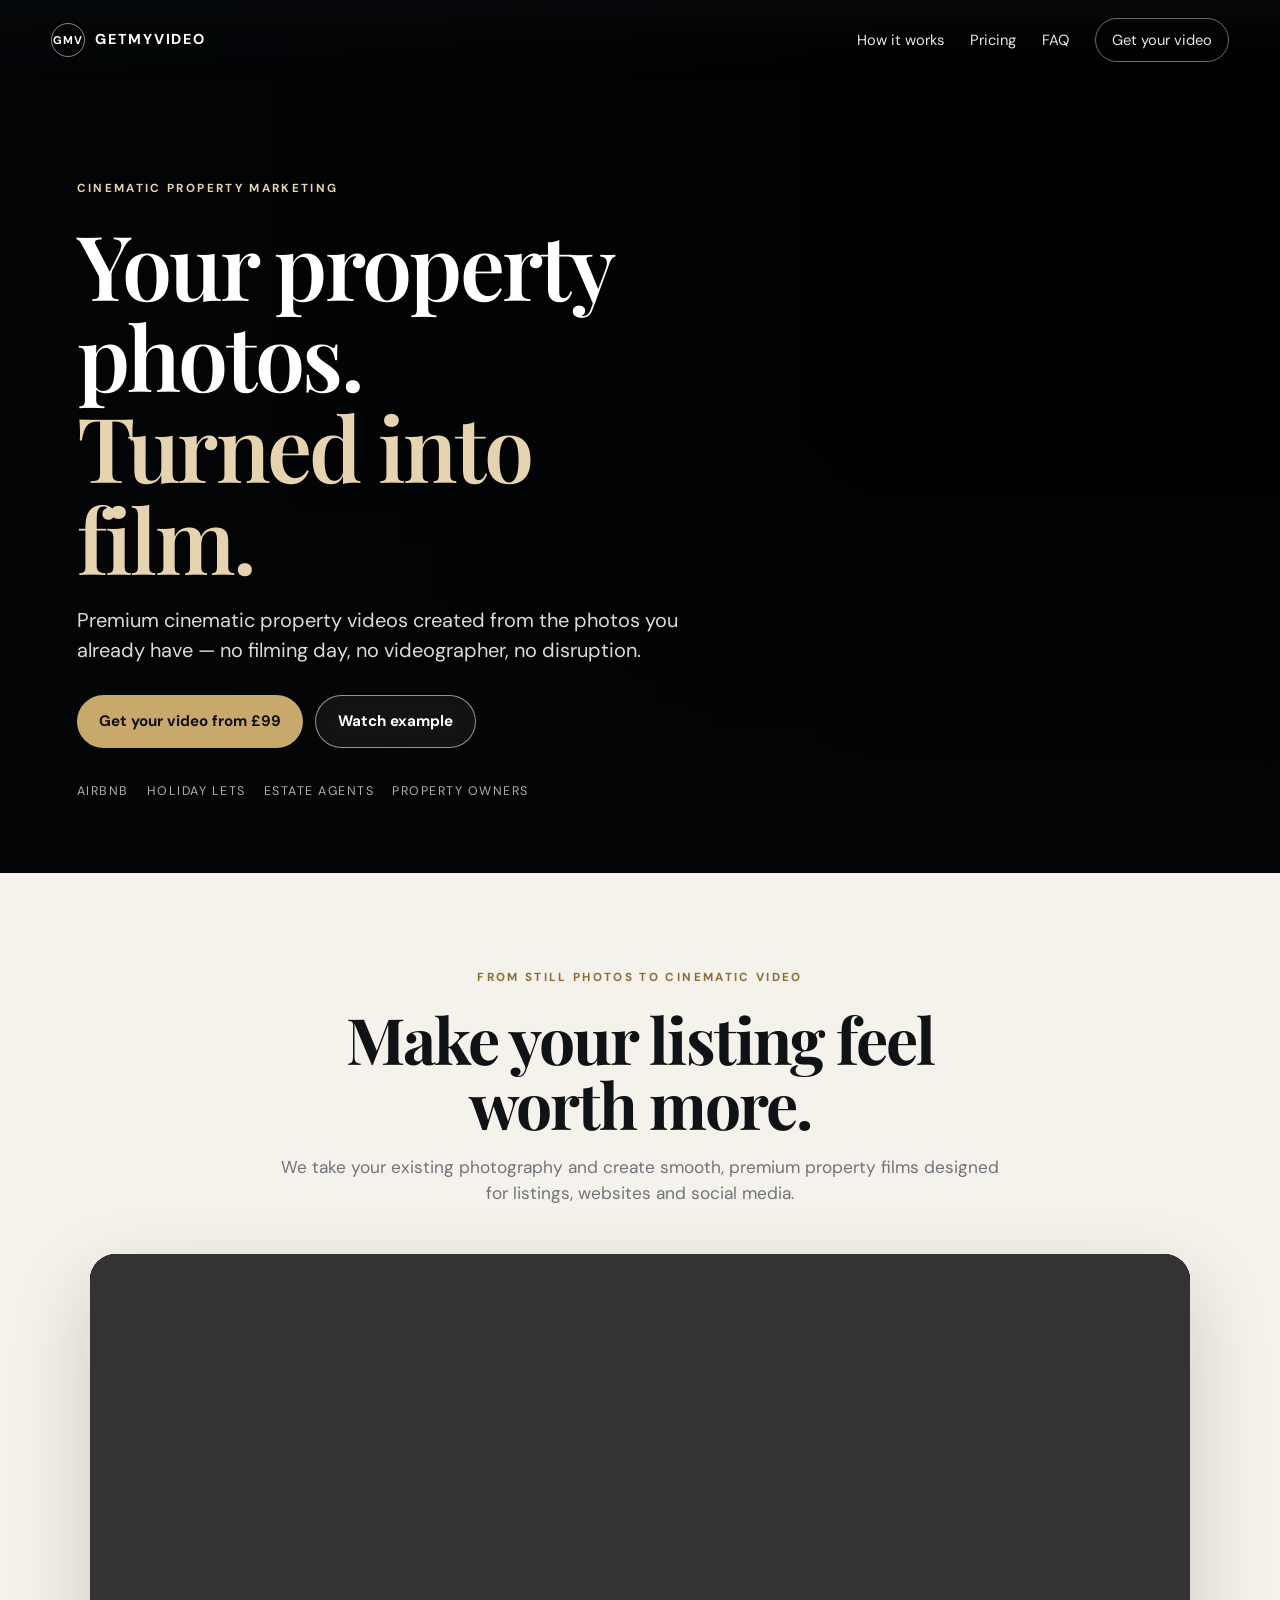
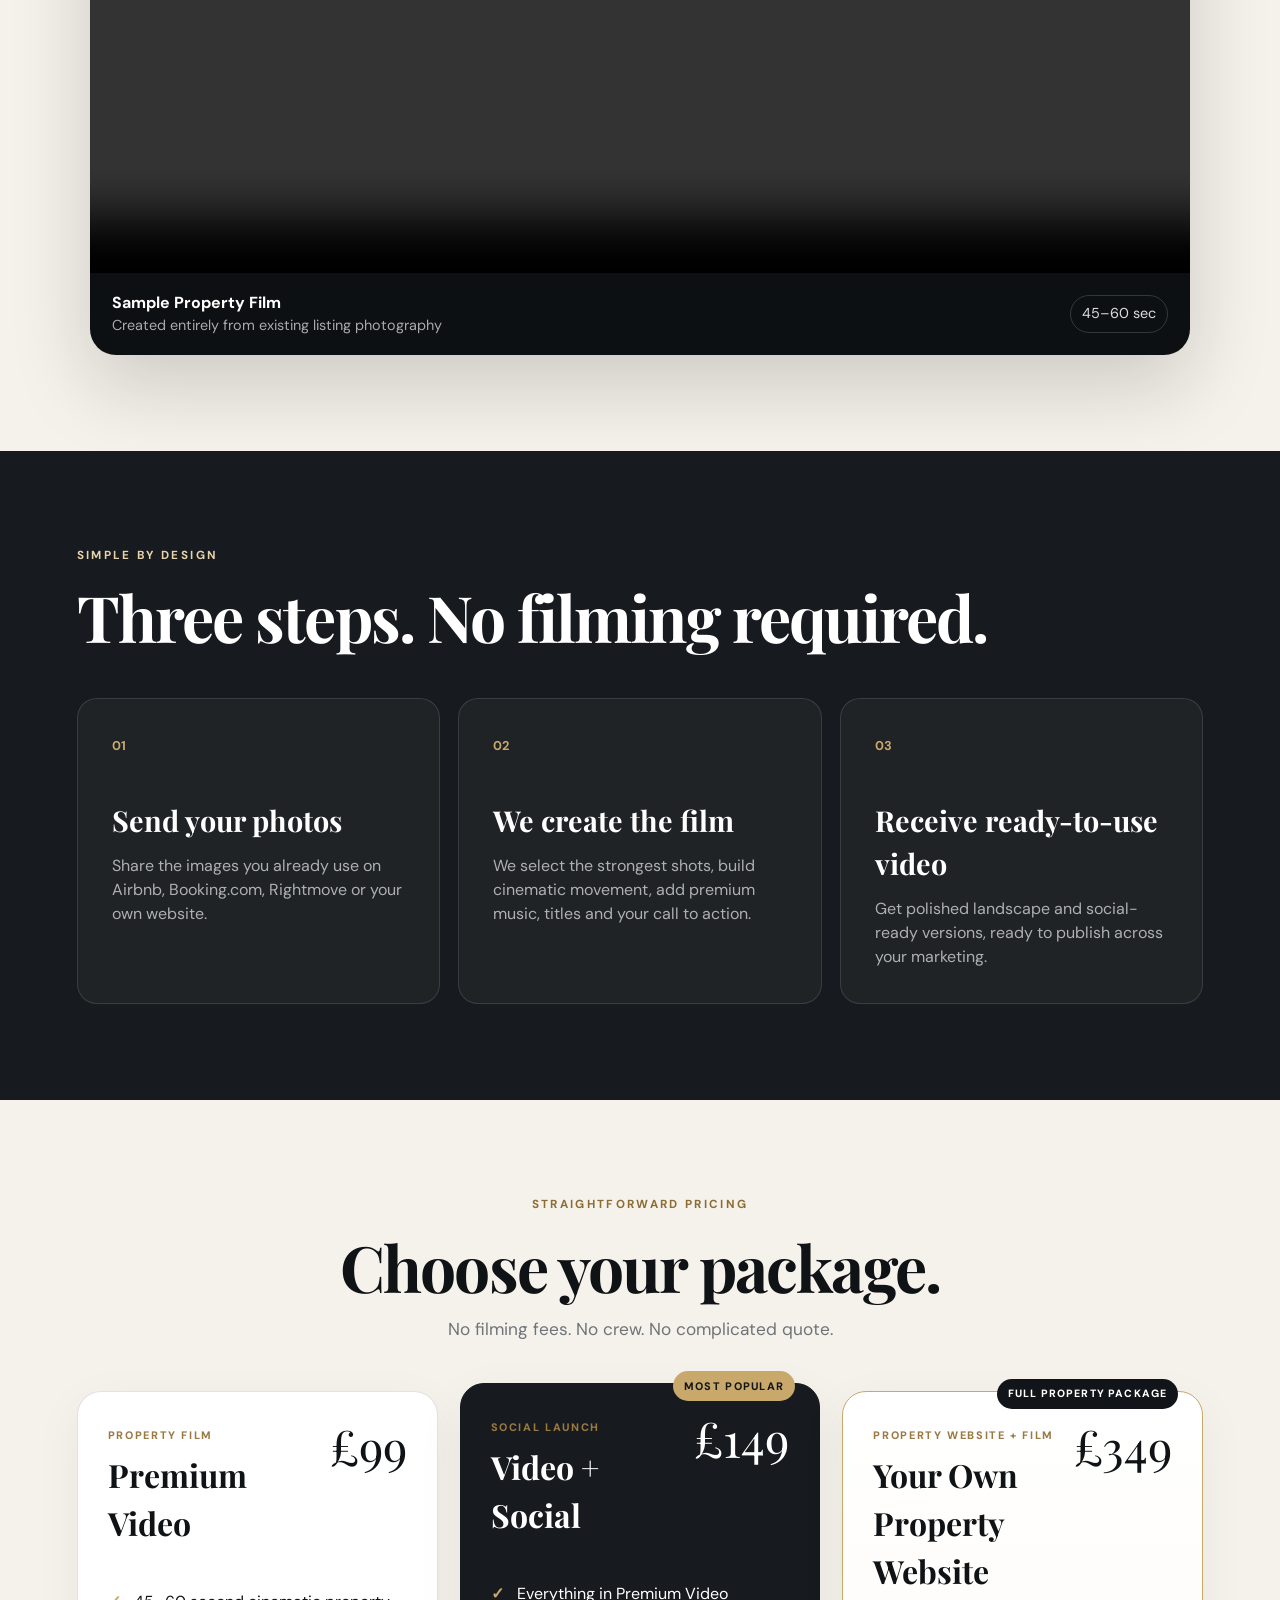
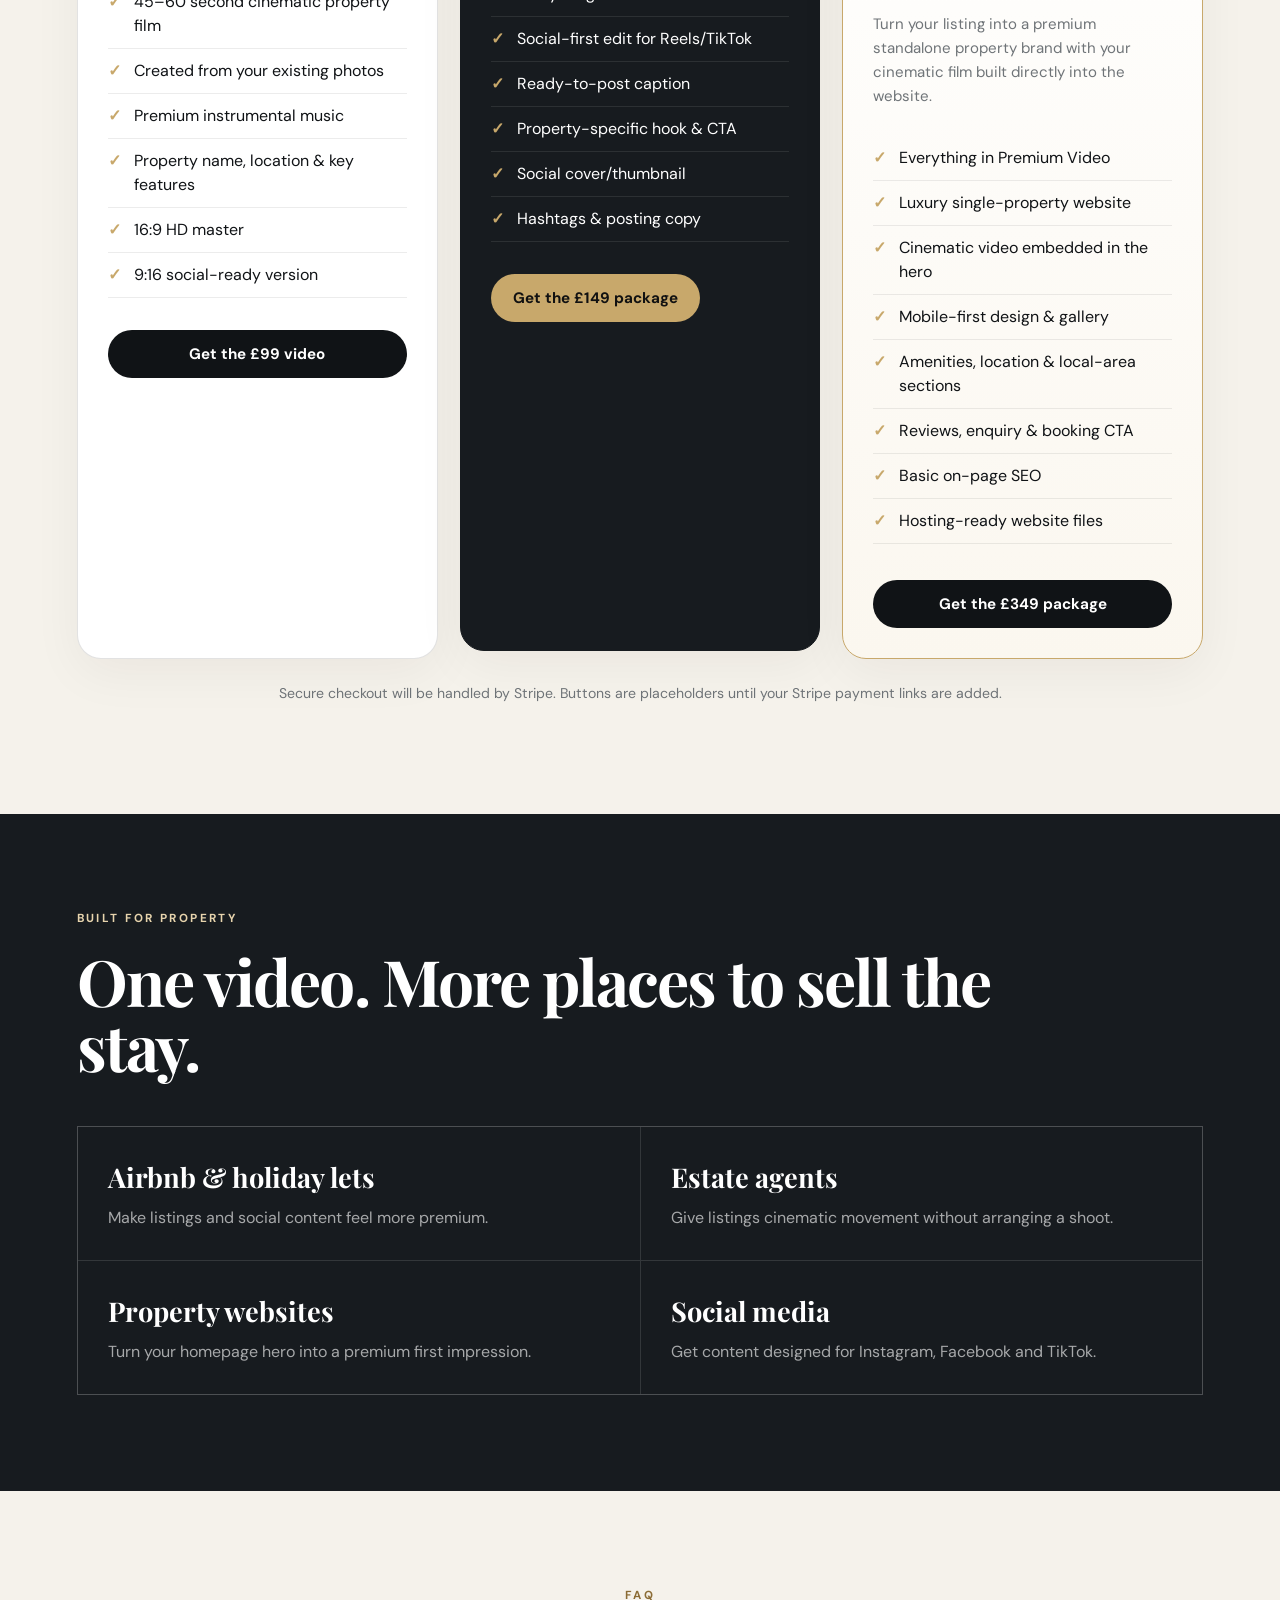
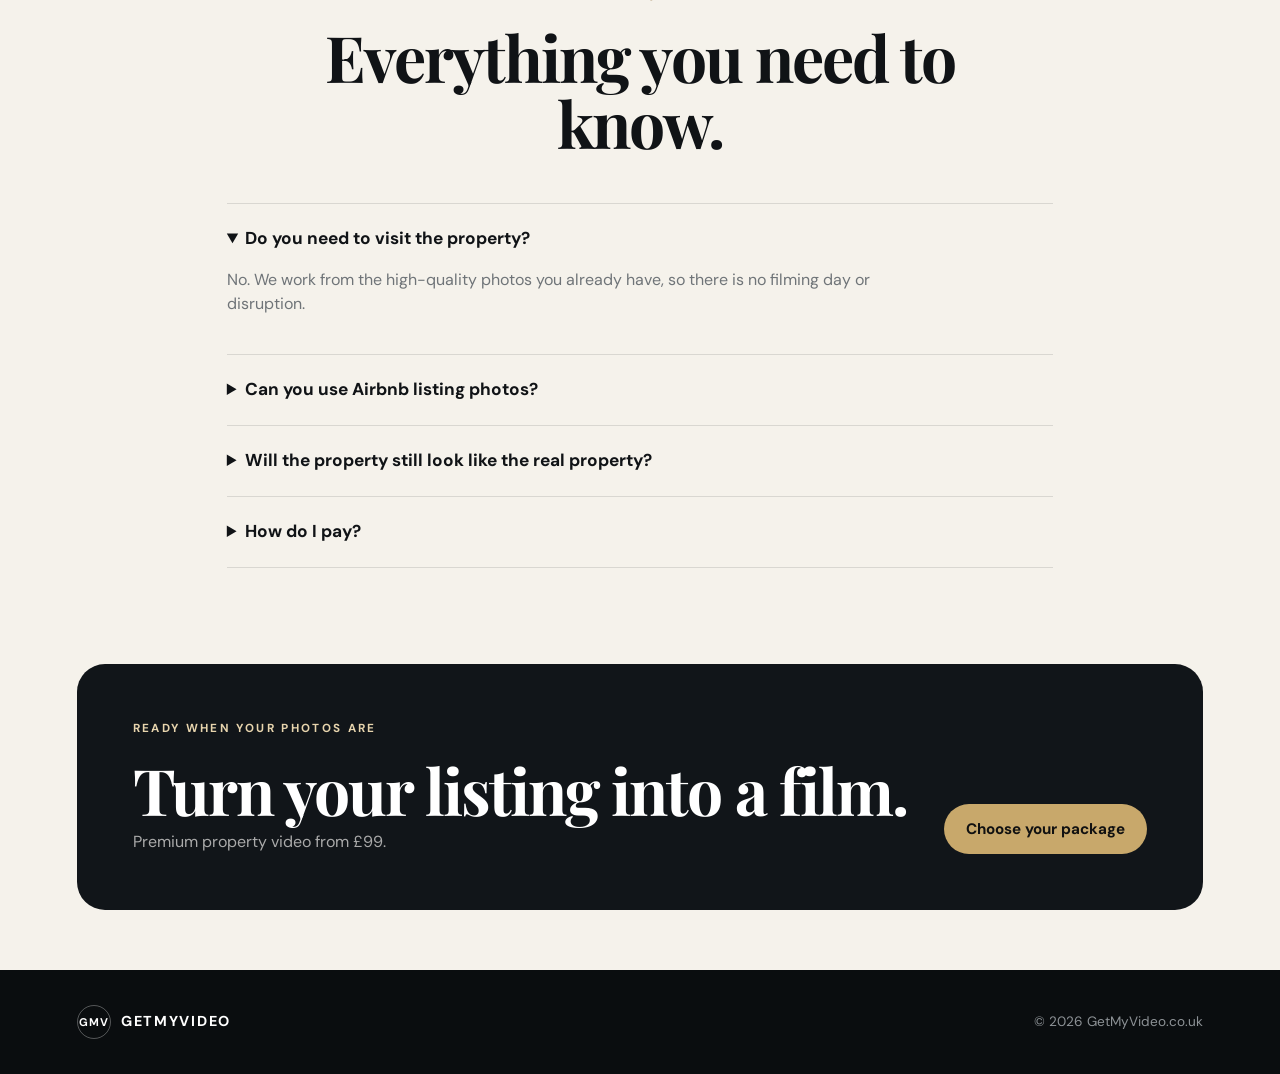
==== index.html @ b9ba913f "Add files via upload" ====
<!DOCTYPE html>
<html lang="en-GB">
<head>
  <meta charset="UTF-8" />
  <meta name="viewport" content="width=device-width, initial-scale=1.0" />
  <meta name="description" content="GetMyVideo turns your existing property photos into premium cinematic property films for Airbnb, holiday lets and estate agents." />
  <title>GetMyVideo — Cinematic Property Films From Your Photos</title>
  <link rel="preconnect" href="https://fonts.googleapis.com">
  <link rel="preconnect" href="https://fonts.gstatic.com" crossorigin>
  <link href="https://fonts.googleapis.com/css2?family=DM+Sans:wght@400;500;600;700&family=Playfair+Display:wght@600;700&display=swap" rel="stylesheet">
  <link rel="stylesheet" href="styles.css" />
</head>
<body>
  <header class="site-header">
    <a class="brand" href="#top" aria-label="GetMyVideo home">
      <span class="brand-mark">GMV</span>
      <span class="brand-word">GETMYVIDEO</span>
    </a>
    <nav class="nav">
      <a href="#how">How it works</a>
      <a href="#pricing">Pricing</a>
      <a href="#faq">FAQ</a>
      <a class="nav-cta" href="#pricing">Get your video</a>
    </nav>
  </header>

  <main id="top">
    <section class="hero">
      <video class="hero-video" autoplay muted loop playsinline preload="auto" poster="assets/hero-poster.jpg">
        <source src="assets/hero-property-loop.mp4" type="video/mp4" />
      </video>
      <div class="hero-overlay"></div>
      <div class="hero-content">
        <div class="eyebrow">CINEMATIC PROPERTY MARKETING</div>
        <h1>Your property photos.<br><span>Turned into film.</span></h1>
        <p>Premium cinematic property videos created from the photos you already have — no filming day, no videographer, no disruption.</p>
        <div class="hero-actions">
          <a class="button button-primary" href="#pricing">Get your video from £99</a>
          <a class="button button-ghost" href="#showcase">Watch example</a>
        </div>
        <div class="hero-proof">
          <span>Airbnb</span><span>Holiday lets</span><span>Estate agents</span><span>Property owners</span>
        </div>
      </div>
    </section>

    <section class="section intro" id="showcase">
      <div class="section-heading narrow">
        <div class="eyebrow dark">FROM STILL PHOTOS TO CINEMATIC VIDEO</div>
        <h2>Make your listing feel worth more.</h2>
        <p>We take your existing photography and create smooth, premium property films designed for listings, websites and social media.</p>
      </div>
      <div class="video-card">
        <video controls playsinline preload="metadata">
          <source src="assets/sample-property-film.mp4" type="video/mp4" />
        </video>
        <div class="video-meta">
          <div>
            <strong>Sample Property Film</strong>
            <span>Created entirely from existing listing photography</span>
          </div>
          <span class="pill">45–60 sec</span>
        </div>
      </div>
    </section>

    <section class="section dark-section" id="how">
      <div class="section-heading light">
        <div class="eyebrow">SIMPLE BY DESIGN</div>
        <h2>Three steps. No filming required.</h2>
      </div>
      <div class="steps">
        <article class="step-card">
          <span>01</span>
          <h3>Send your photos</h3>
          <p>Share the images you already use on Airbnb, Booking.com, Rightmove or your own website.</p>
        </article>
        <article class="step-card">
          <span>02</span>
          <h3>We create the film</h3>
          <p>We select the strongest shots, build cinematic movement, add premium music, titles and your call to action.</p>
        </article>
        <article class="step-card">
          <span>03</span>
          <h3>Receive ready-to-use video</h3>
          <p>Get polished landscape and social-ready versions, ready to publish across your marketing.</p>
        </article>
      </div>
    </section>

    <section class="section" id="pricing">
      <div class="section-heading narrow">
        <div class="eyebrow dark">STRAIGHTFORWARD PRICING</div>
        <h2>Choose your package.</h2>
        <p>No filming fees. No crew. No complicated quote.</p>
      </div>

      <div class="pricing-grid">
        <article class="price-card">
          <div class="price-top">
            <div>
              <span class="plan-label">PROPERTY FILM</span>
              <h3>Premium Video</h3>
            </div>
            <div class="price">£99</div>
          </div>
          <ul>
            <li>45–60 second cinematic property film</li>
            <li>Created from your existing photos</li>
            <li>Premium instrumental music</li>
            <li>Property name, location & key features</li>
            <li>16:9 HD master</li>
            <li>9:16 social-ready version</li>
          </ul>
          <button class="button button-dark stripe-placeholder" data-package="£99 Premium Property Video" data-plan="premium">Get the £99 video</button>
        </article>

        <article class="price-card featured">
          <div class="popular">MOST POPULAR</div>
          <div class="price-top">
            <div>
              <span class="plan-label">SOCIAL LAUNCH</span>
              <h3>Video + Social</h3>
            </div>
            <div class="price">£149</div>
          </div>
          <ul>
            <li>Everything in Premium Video</li>
            <li>Social-first edit for Reels/TikTok</li>
            <li>Ready-to-post caption</li>
            <li>Property-specific hook & CTA</li>
            <li>Social cover/thumbnail</li>
            <li>Hashtags & posting copy</li>
          </ul>
          <button class="button button-primary stripe-placeholder" data-package="£149 Video + Social Launch" data-plan="social">Get the £149 package</button>
        </article>

        <article class="price-card website-card">
          <div class="premium-badge">FULL PROPERTY PACKAGE</div>
          <div class="price-top">
            <div>
              <span class="plan-label">PROPERTY WEBSITE + FILM</span>
              <h3>Your Own Property Website</h3>
            </div>
            <div class="price">£349</div>
          </div>
          <p class="plan-intro">Turn your listing into a premium standalone property brand with your cinematic film built directly into the website.</p>
          <ul>
            <li>Everything in Premium Video</li>
            <li>Luxury single-property website</li>
            <li>Cinematic video embedded in the hero</li>
            <li>Mobile-first design & gallery</li>
            <li>Amenities, location & local-area sections</li>
            <li>Reviews, enquiry & booking CTA</li>
            <li>Basic on-page SEO</li>
            <li>Hosting-ready website files</li>
          </ul>
          <button class="button button-dark stripe-placeholder" data-package="£349 Property Website + Video" data-plan="website">Get the £349 package</button>
        </article>
      </div>
      <p class="checkout-note">Secure checkout will be handled by Stripe. Buttons are placeholders until your Stripe payment links are added.</p>
    </section>

    <section class="section use-cases">
      <div class="section-heading light">
        <div class="eyebrow">BUILT FOR PROPERTY</div>
        <h2>One video. More places to sell the stay.</h2>
      </div>
      <div class="use-grid">
        <div class="use"><strong>Airbnb & holiday lets</strong><span>Make listings and social content feel more premium.</span></div>
        <div class="use"><strong>Estate agents</strong><span>Give listings cinematic movement without arranging a shoot.</span></div>
        <div class="use"><strong>Property websites</strong><span>Turn your homepage hero into a premium first impression.</span></div>
        <div class="use"><strong>Social media</strong><span>Get content designed for Instagram, Facebook and TikTok.</span></div>
      </div>
    </section>

    <section class="section faq" id="faq">
      <div class="section-heading narrow">
        <div class="eyebrow dark">FAQ</div>
        <h2>Everything you need to know.</h2>
      </div>
      <details open>
        <summary>Do you need to visit the property?</summary>
        <p>No. We work from the high-quality photos you already have, so there is no filming day or disruption.</p>
      </details>
      <details>
        <summary>Can you use Airbnb listing photos?</summary>
        <p>Yes, provided you own the photos or have permission to use them for marketing.</p>
      </details>
      <details>
        <summary>Will the property still look like the real property?</summary>
        <p>That is the priority. We use restrained cinematic movement and quality control to preserve the architecture, furnishings and overall look of the original images.</p>
      </details>
      <details>
        <summary>How do I pay?</summary>
        <p>Checkout will be handled securely through Stripe. Once your payment links are connected, each package button will open Stripe Checkout.</p>
      </details>
    </section>

    <section class="final-cta">
      <div>
        <div class="eyebrow">READY WHEN YOUR PHOTOS ARE</div>
        <h2>Turn your listing into a film.</h2>
        <p>Premium property video from £99.</p>
      </div>
      <a class="button button-primary" href="#pricing">Choose your package</a>
    </section>
  </main>

  <footer>
    <a class="brand footer-brand" href="#top"><span class="brand-mark">GMV</span><span class="brand-word">GETMYVIDEO</span></a>
    <p>© <span id="year"></span> GetMyVideo.co.uk</p>
  </footer>

  <div class="modal" id="stripeModal" aria-hidden="true">
    <div class="modal-backdrop" data-close></div>
    <div class="modal-card" role="dialog" aria-modal="true" aria-labelledby="modalTitle">
      <button class="modal-close" data-close aria-label="Close">×</button>
      <span class="plan-label">STRIPE PLACEHOLDER</span>
      <h3 id="modalTitle">Checkout coming next</h3>
      <p id="modalPackage"></p>
      <p>Replace the placeholder link in <code>script.js</code> with your Stripe Payment Link and this button will send customers straight to secure Stripe Checkout.</p>
      <button class="button button-dark" data-close>Close</button>
    </div>
  </div>

  <script src="script.js"></script>
</body>
</html>
---- styles.css ----
:root{
  --ink:#101316;
  --charcoal:#171b1f;
  --paper:#f5f2eb;
  --white:#fff;
  --muted:#6f7478;
  --gold:#c8a86b;
  --line:rgba(16,19,22,.12);
}
*{box-sizing:border-box}
html{scroll-behavior:smooth}
body{margin:0;font-family:'DM Sans',sans-serif;background:var(--paper);color:var(--ink);line-height:1.5}
a{text-decoration:none;color:inherit}
.site-header{position:fixed;top:0;left:0;right:0;z-index:50;display:flex;align-items:center;justify-content:space-between;padding:18px clamp(20px,4vw,64px);background:linear-gradient(to bottom,rgba(8,10,12,.78),rgba(8,10,12,.18),transparent);color:#fff}
.brand{display:flex;align-items:center;gap:10px;font-weight:700;letter-spacing:.12em;font-size:.9rem}
.brand-mark{display:grid;place-items:center;width:34px;height:34px;border:1px solid rgba(255,255,255,.5);border-radius:50%;font-size:.7rem;letter-spacing:.08em}
.nav{display:flex;align-items:center;gap:26px;font-size:.92rem}
.nav a{opacity:.9}.nav a:hover{opacity:1}
.nav-cta{border:1px solid rgba(255,255,255,.45);padding:10px 16px;border-radius:999px}
.hero{position:relative;min-height:92vh;display:flex;align-items:flex-end;overflow:hidden;background:#000}
.hero-video{position:absolute;inset:0;width:100%;height:100%;object-fit:cover}
.hero-overlay{position:absolute;inset:0;background:linear-gradient(90deg,rgba(4,6,8,.78) 0%,rgba(4,6,8,.42) 48%,rgba(4,6,8,.18) 70%),linear-gradient(to top,rgba(4,6,8,.7),transparent 50%)}
.hero-content{position:relative;z-index:2;max-width:760px;padding:180px clamp(22px,6vw,92px) 72px;color:#fff}
.eyebrow{font-size:.73rem;font-weight:700;letter-spacing:.2em;margin-bottom:20px;color:#e7d4ad}
.eyebrow.dark{color:#8b6c35}.eyebrow+ h2{margin-top:0}
.hero h1,.section h2,.final-cta h2{font-family:'Playfair Display',serif;line-height:1.02;letter-spacing:-.03em}
.hero h1{font-size:clamp(3.1rem,7vw,6.7rem);margin:0 0 22px;font-weight:600}.hero h1 span{color:#e6d4b1}
.hero p{max-width:650px;font-size:clamp(1rem,1.6vw,1.25rem);color:rgba(255,255,255,.86);margin:0 0 30px}
.hero-actions{display:flex;gap:12px;flex-wrap:wrap}.button{display:inline-flex;align-items:center;justify-content:center;border:none;border-radius:999px;padding:14px 22px;font-weight:700;font-family:inherit;cursor:pointer;font-size:.95rem}.button-primary{background:var(--gold);color:#111}.button-primary:hover{filter:brightness(1.05)}.button-ghost{border:1px solid rgba(255,255,255,.55);color:#fff;background:rgba(255,255,255,.06);backdrop-filter:blur(8px)}.button-dark{background:var(--ink);color:#fff;width:100%}
.hero-proof{display:flex;gap:18px;flex-wrap:wrap;margin-top:34px;font-size:.78rem;text-transform:uppercase;letter-spacing:.12em;color:rgba(255,255,255,.68)}
.section{padding:96px clamp(20px,6vw,92px)}
.section-heading{max-width:960px;margin-bottom:48px}.section-heading.narrow{max-width:720px;margin-left:auto;margin-right:auto;text-align:center}.section-heading h2{font-size:clamp(2.3rem,5vw,4.6rem);margin-bottom:18px}.section-heading p{font-size:1.08rem;color:var(--muted)}
.video-card{max-width:1100px;margin:0 auto;background:#0d1013;border-radius:26px;overflow:hidden;box-shadow:0 30px 80px rgba(20,18,14,.18)}.video-card video{display:block;width:100%;aspect-ratio:16/9;background:#000}.video-meta{display:flex;justify-content:space-between;align-items:center;padding:18px 22px;color:#fff;gap:16px}.video-meta div{display:flex;flex-direction:column}.video-meta span{color:#aaa;font-size:.9rem}.pill{border:1px solid rgba(255,255,255,.16);border-radius:999px;padding:7px 11px;color:#ddd!important;white-space:nowrap}
.dark-section,.use-cases{background:var(--charcoal);color:#fff}.section-heading.light p{color:rgba(255,255,255,.65)}
.steps{display:grid;grid-template-columns:repeat(3,1fr);gap:18px}.step-card{padding:34px;border:1px solid rgba(255,255,255,.12);border-radius:20px;background:rgba(255,255,255,.035)}.step-card>span{font-size:.8rem;color:var(--gold);font-weight:700}.step-card h3{font-family:'Playfair Display',serif;font-size:1.8rem;margin:42px 0 12px}.step-card p{color:rgba(255,255,255,.64);margin:0}
.pricing-grid{display:grid;grid-template-columns:repeat(3,1fr);gap:22px;max-width:1320px;margin:0 auto}.price-card{position:relative;background:#fff;border:1px solid var(--line);border-radius:24px;padding:30px;box-shadow:0 14px 50px rgba(32,27,17,.05)}.price-card.featured{background:#171b1f;color:#fff;border-color:#171b1f;transform:translateY(-8px)}.popular{position:absolute;right:24px;top:-13px;background:var(--gold);color:#151515;font-size:.68rem;font-weight:800;letter-spacing:.12em;padding:7px 11px;border-radius:999px}.price-top{display:flex;justify-content:space-between;gap:18px;align-items:flex-start}.plan-label{font-size:.68rem;font-weight:800;letter-spacing:.15em;color:#9a7942}.price-card h3{font-family:'Playfair Display',serif;font-size:2rem;margin:5px 0}.price{font-family:'Playfair Display',serif;font-size:3rem;line-height:1}.price-card ul{list-style:none;padding:0;margin:28px 0 32px}.price-card li{padding:10px 0 10px 26px;position:relative;border-bottom:1px solid rgba(16,19,22,.08)}.price-card.featured li{border-color:rgba(255,255,255,.09)}.price-card li:before{content:'✓';position:absolute;left:0;color:var(--gold);font-weight:800}.plan-intro{color:var(--muted);font-size:.94rem;line-height:1.6;margin:12px 0 0}.premium-badge{position:absolute;right:24px;top:-13px;background:#111519;color:#fff;font-size:.66rem;font-weight:800;letter-spacing:.11em;padding:7px 11px;border-radius:999px}.website-card{border-color:#c8a86b;background:linear-gradient(180deg,#fff 0%,#fbf7ef 100%)}.website-card .button{margin-top:4px}.checkout-note{text-align:center;color:var(--muted);font-size:.88rem;margin-top:24px}
.use-grid{display:grid;grid-template-columns:repeat(2,1fr);gap:1px;background:rgba(255,255,255,.12);border:1px solid rgba(255,255,255,.12)}.use{background:var(--charcoal);padding:30px}.use strong{display:block;font-family:'Playfair Display',serif;font-size:1.7rem;margin-bottom:8px}.use span{color:rgba(255,255,255,.62)}
.faq{max-width:980px;margin:0 auto}.faq details{border-top:1px solid var(--line);padding:22px 0}.faq details:last-of-type{border-bottom:1px solid var(--line)}.faq summary{font-size:1.08rem;font-weight:700;cursor:pointer}.faq details p{max-width:720px;color:var(--muted)}
.final-cta{margin:0 clamp(20px,6vw,92px) 60px;padding:56px;border-radius:28px;background:#111519;color:#fff;display:flex;justify-content:space-between;align-items:end;gap:30px}.final-cta h2{font-size:clamp(2.4rem,5vw,4.8rem);margin:0 0 8px}.final-cta p{color:#aaa;margin:0}
footer{display:flex;justify-content:space-between;align-items:center;padding:28px clamp(20px,6vw,92px);background:#0a0d0f;color:#fff}.footer-brand .brand-mark{border-color:rgba(255,255,255,.3)}footer p{color:#8d9296;font-size:.85rem}
.modal{position:fixed;inset:0;z-index:100;display:none;align-items:center;justify-content:center;padding:20px}.modal.open{display:flex}.modal-backdrop{position:absolute;inset:0;background:rgba(0,0,0,.68);backdrop-filter:blur(4px)}.modal-card{position:relative;z-index:1;width:min(520px,100%);background:#fff;border-radius:22px;padding:30px;box-shadow:0 30px 100px rgba(0,0,0,.4)}.modal-card h3{font-family:'Playfair Display',serif;font-size:2rem;margin:8px 0}.modal-card p{color:#5f6569}.modal-card code{background:#f1eee8;padding:2px 5px;border-radius:5px}.modal-close{position:absolute;right:16px;top:12px;border:0;background:none;font-size:1.8rem;cursor:pointer;color:#777}
@media (max-width:900px){.nav a:not(.nav-cta){display:none}.steps,.pricing-grid{grid-template-columns:1fr}.price-card.featured{transform:none}.use-grid{grid-template-columns:1fr}.final-cta{align-items:flex-start;flex-direction:column}.hero{min-height:88vh}.hero-content{padding-top:150px}}
@media (max-width:600px){.site-header{padding:14px 16px}.brand-word{font-size:.78rem}.nav-cta{padding:9px 12px;font-size:.8rem}.hero-content{padding:140px 18px 44px}.hero h1{font-size:3.4rem}.hero-actions .button{width:100%}.section{padding:72px 18px}.section-heading{margin-bottom:34px}.video-card{border-radius:16px}.video-meta{align-items:flex-start}.video-meta .pill{display:none}.step-card{padding:25px}.pricing-grid{gap:16px}.price-card{padding:24px}.price{font-size:2.5rem}.use-grid{border-radius:16px;overflow:hidden}.final-cta{margin:0 18px 40px;padding:34px 24px}.final-cta .button{width:100%}footer{padding:24px 18px;flex-direction:column;gap:14px;align-items:flex-start}}
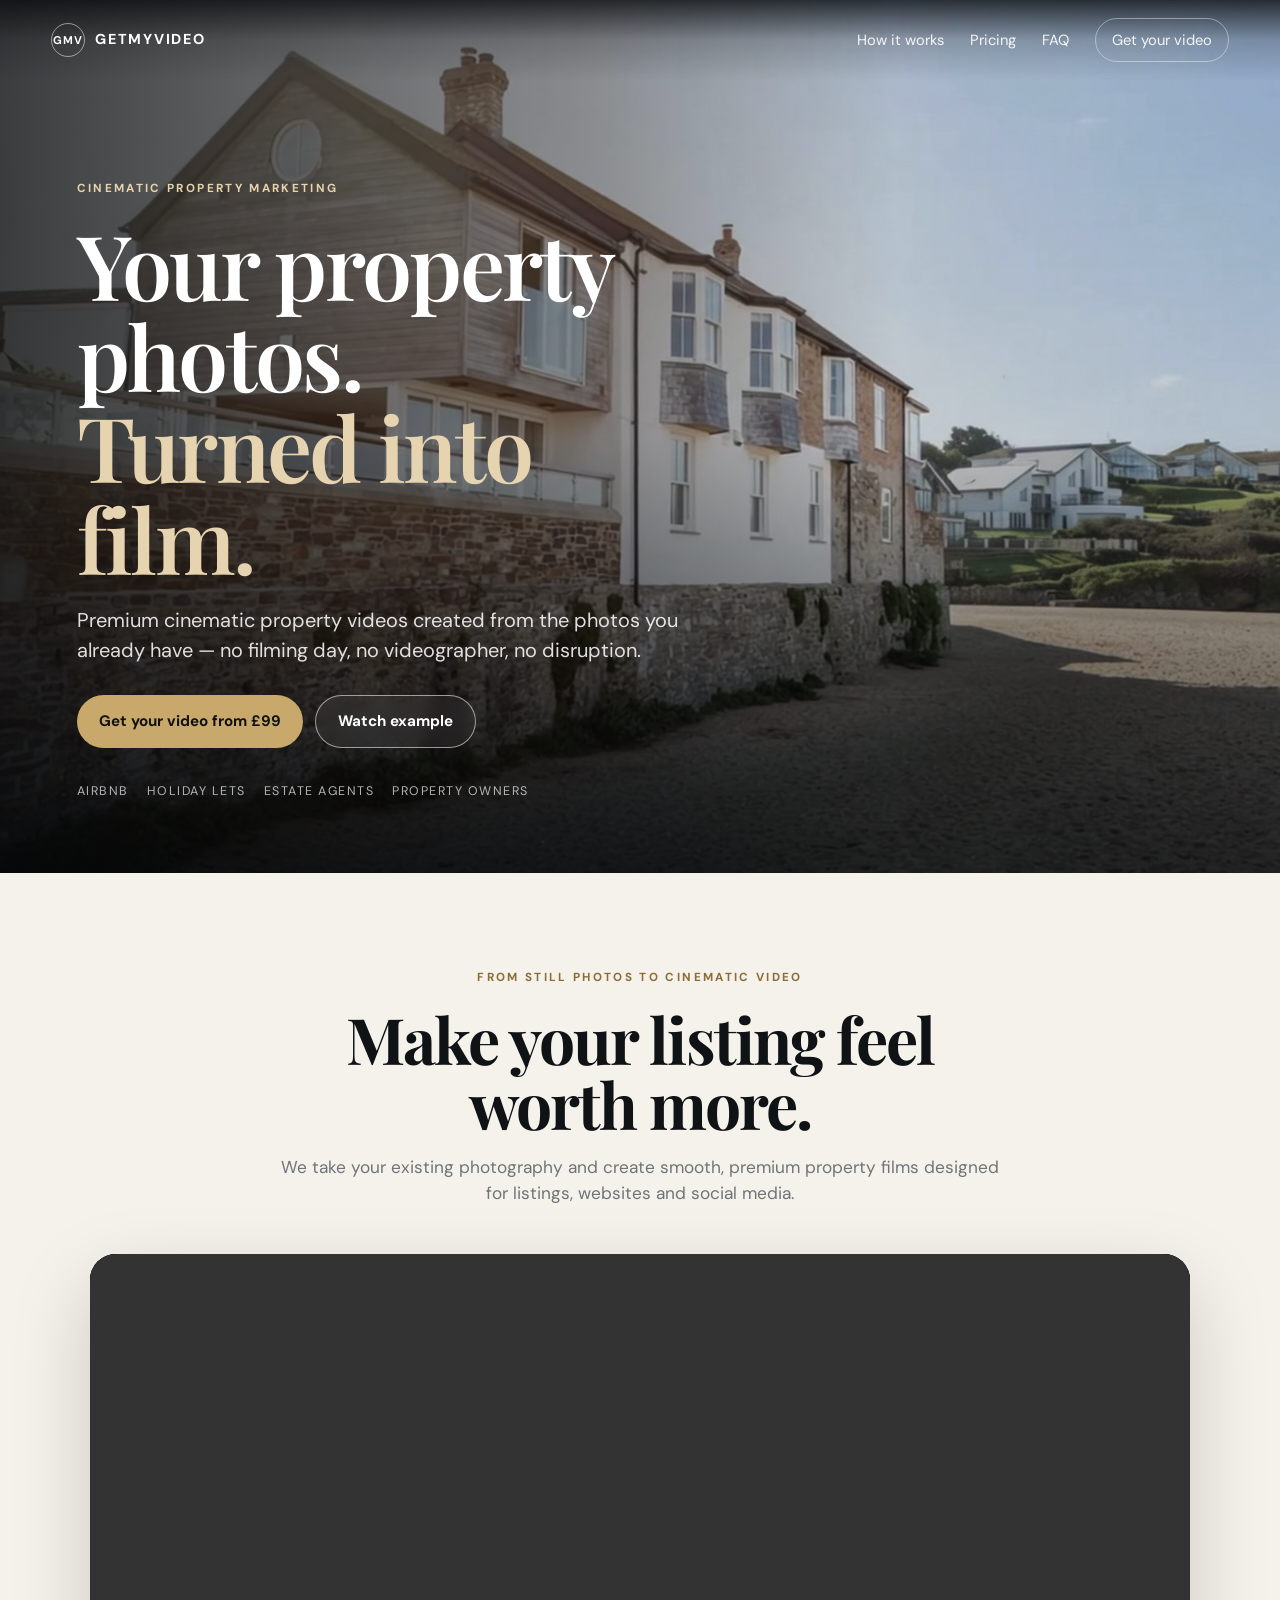
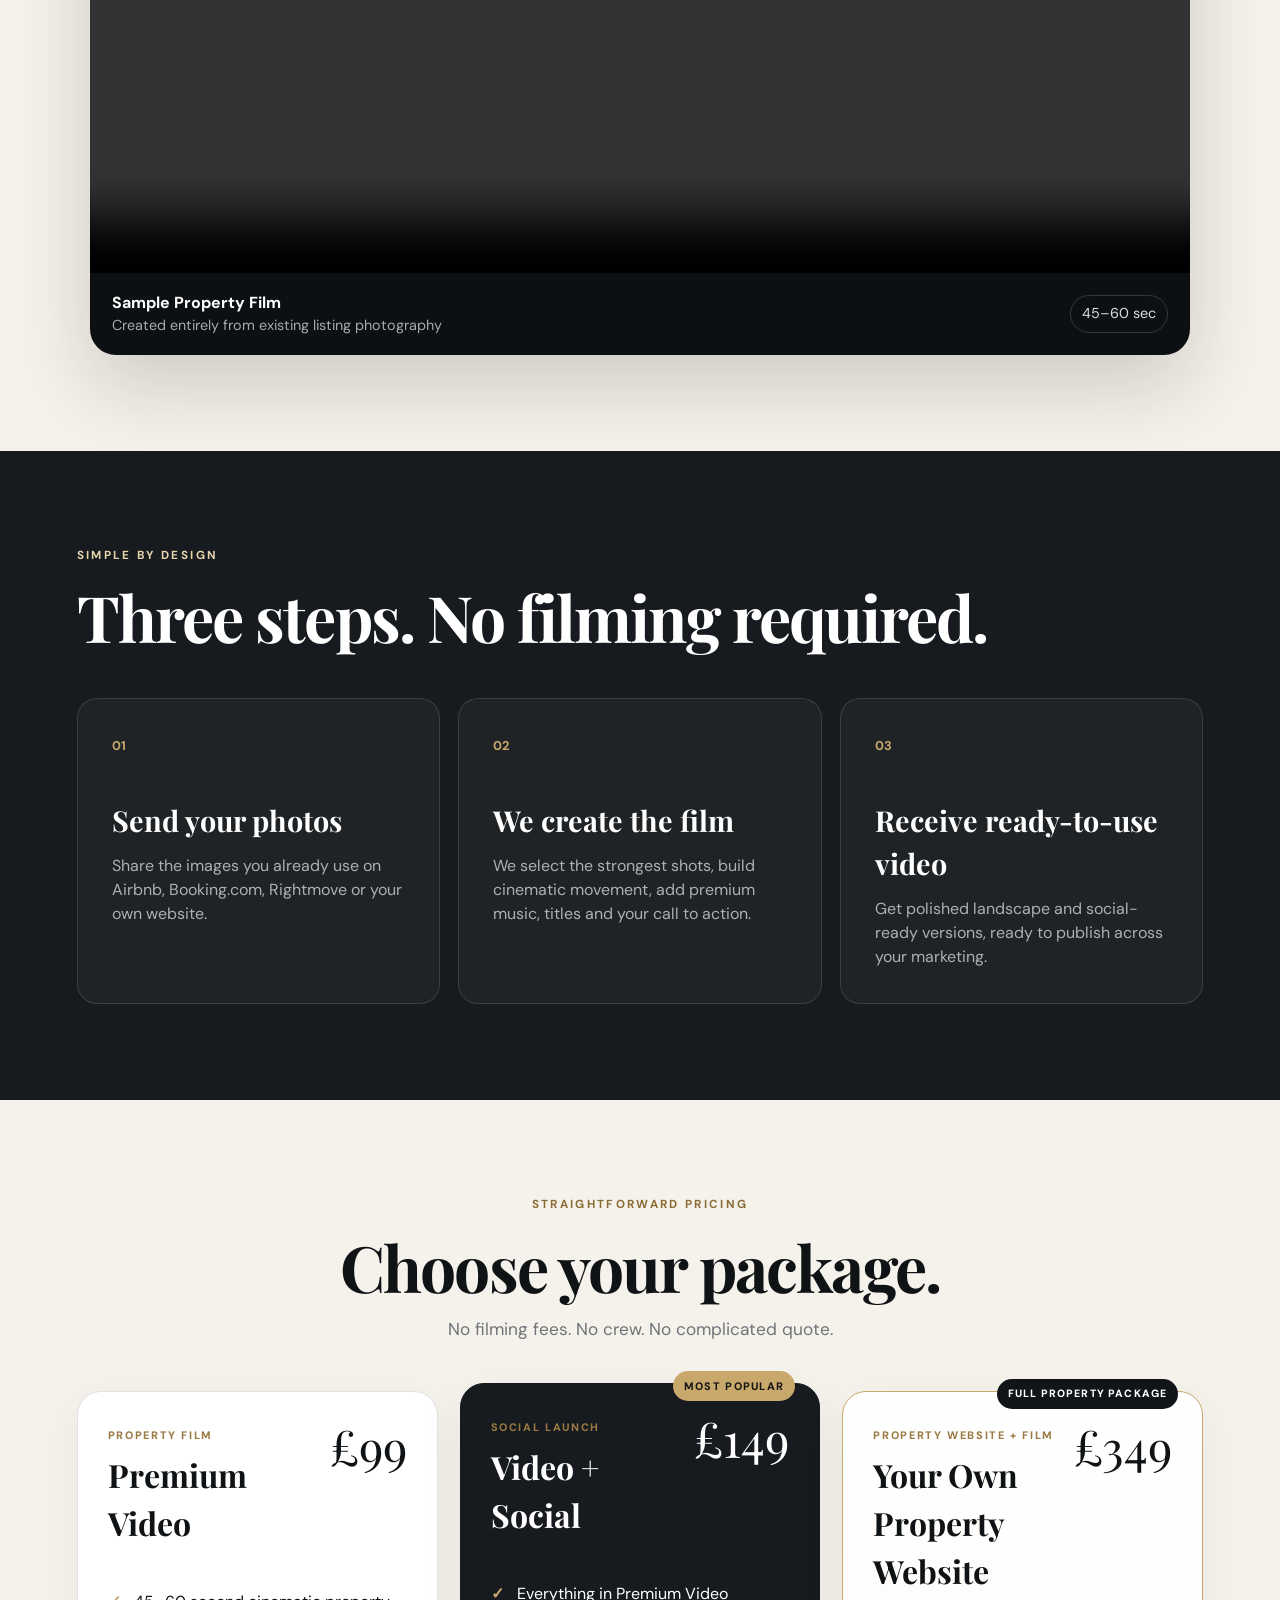
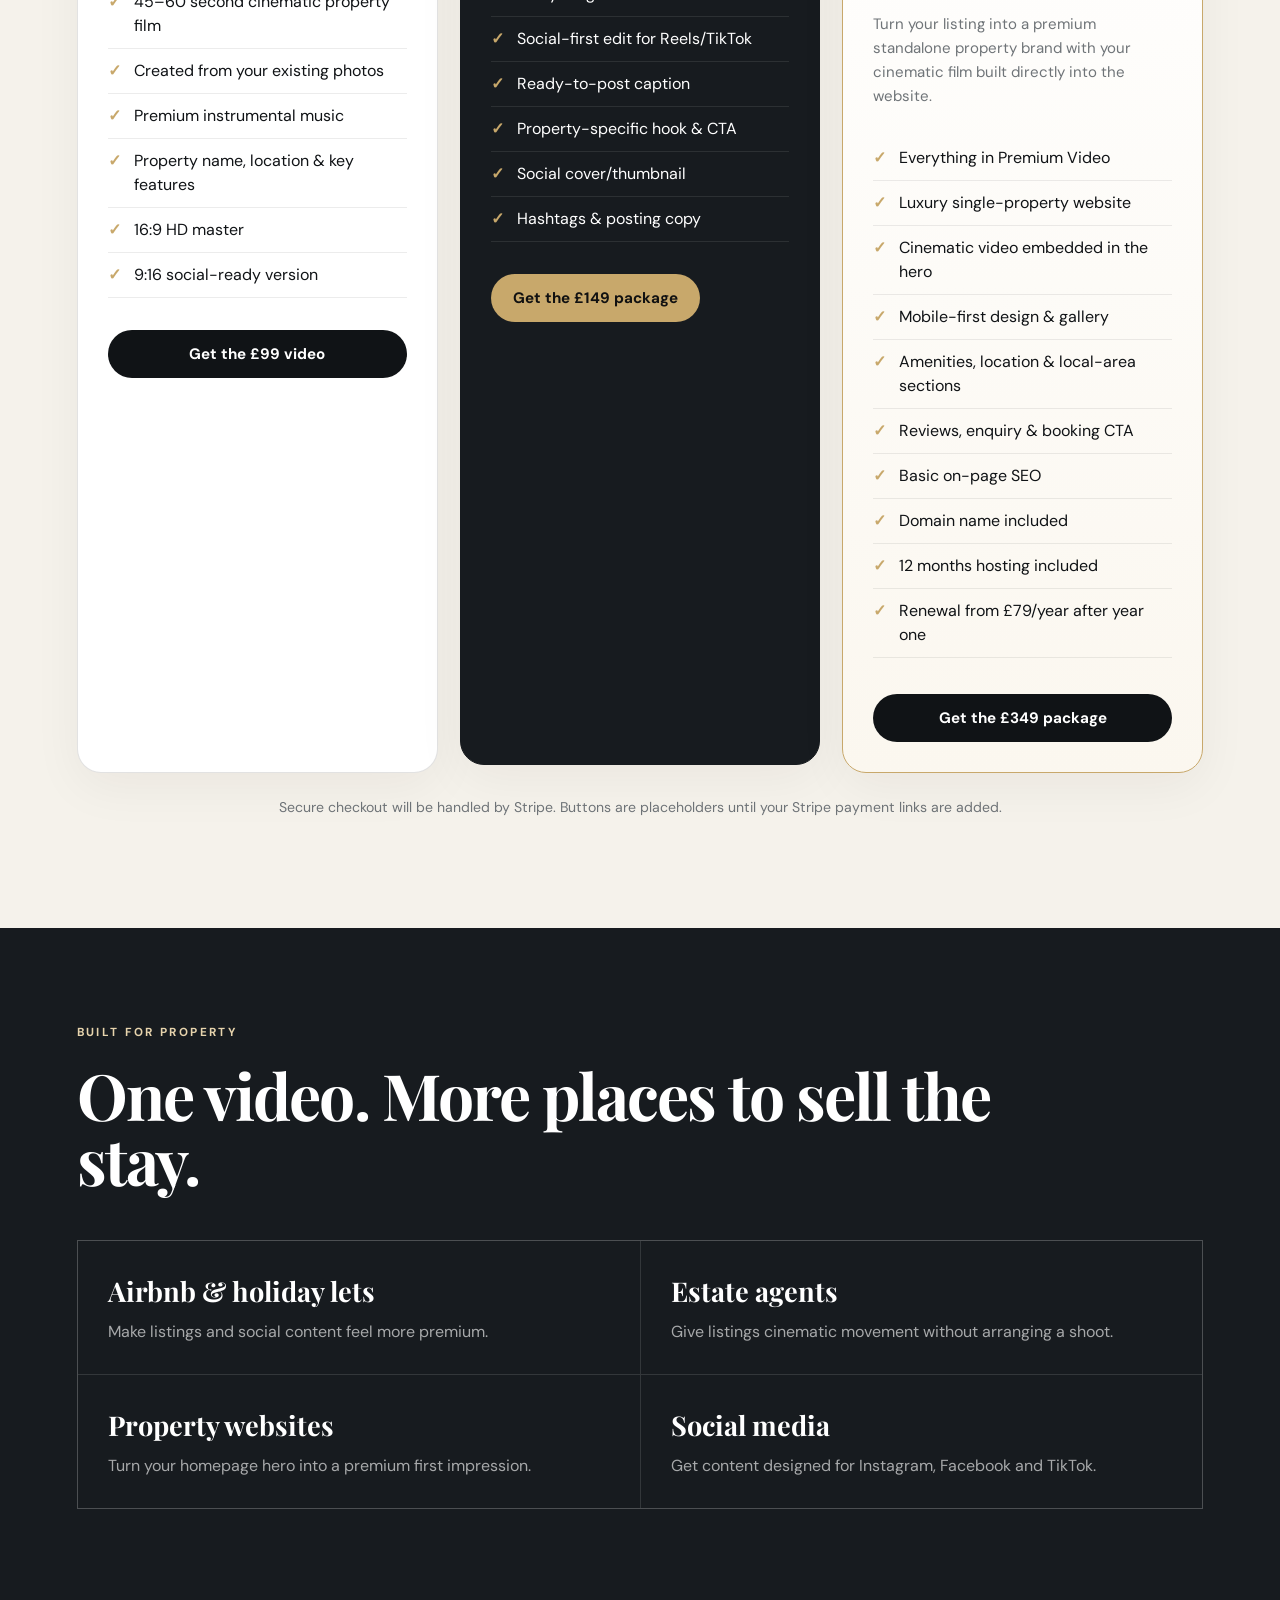
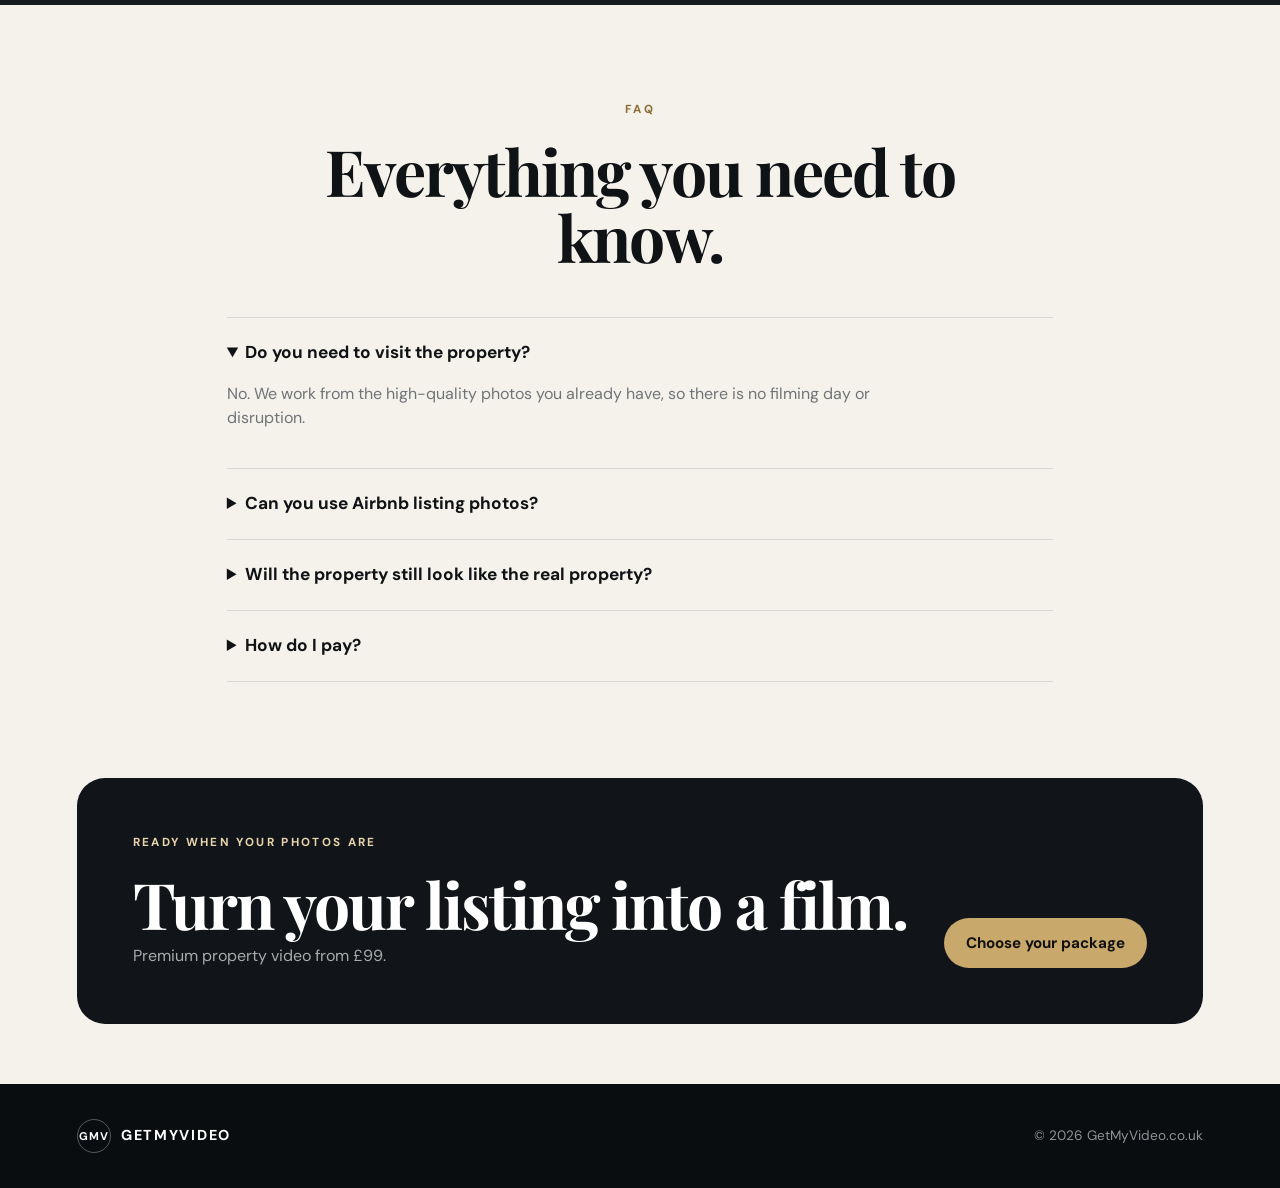
==== commit 1b3e0d6b: "Add files via upload" ====
--- a/index.html
+++ b/index.html
@@ -153,7 +153,9 @@
             <li>Amenities, location & local-area sections</li>
             <li>Reviews, enquiry & booking CTA</li>
             <li>Basic on-page SEO</li>
-            <li>Hosting-ready website files</li>
+            <li>Domain name included</li>
+            <li>12 months hosting included</li>
+            <li>Renewal from £79/year after year one</li>
           </ul>
           <button class="button button-dark stripe-placeholder" data-package="£349 Property Website + Video" data-plan="website">Get the £349 package</button>
         </article>
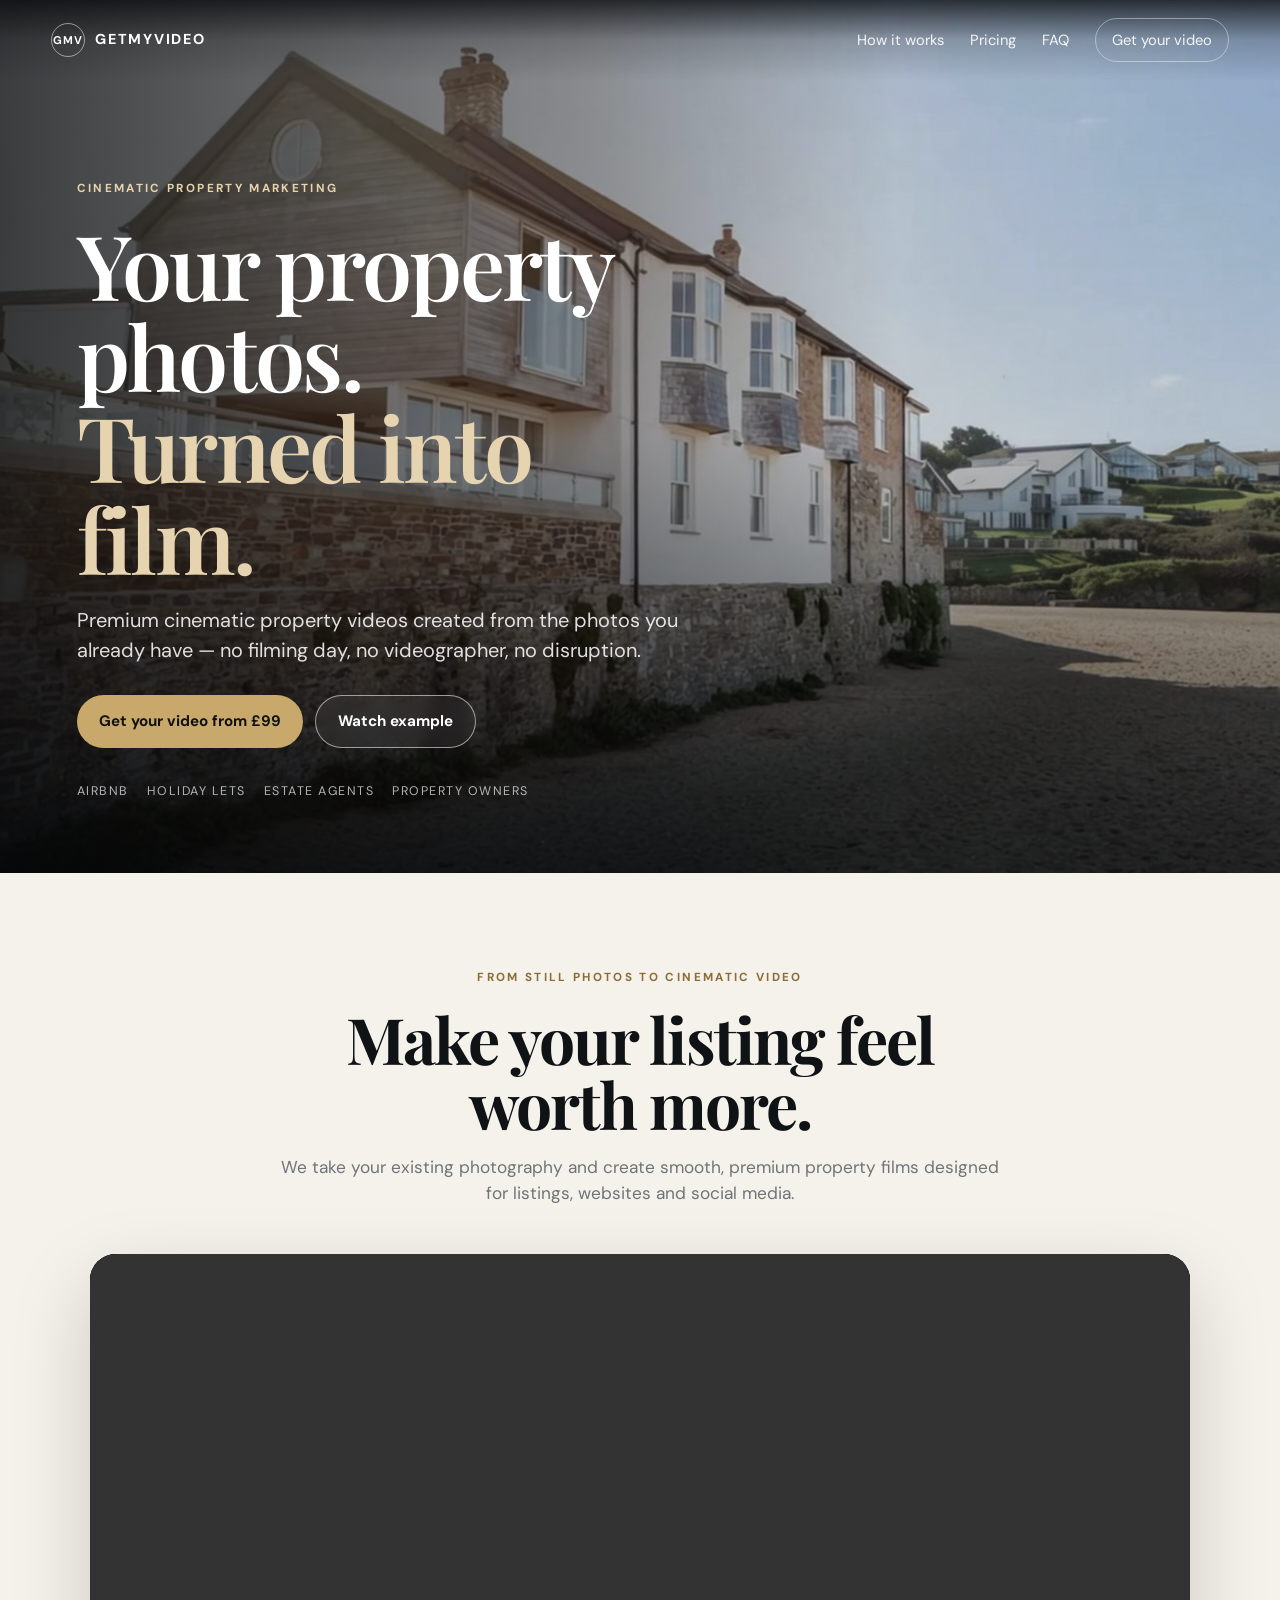
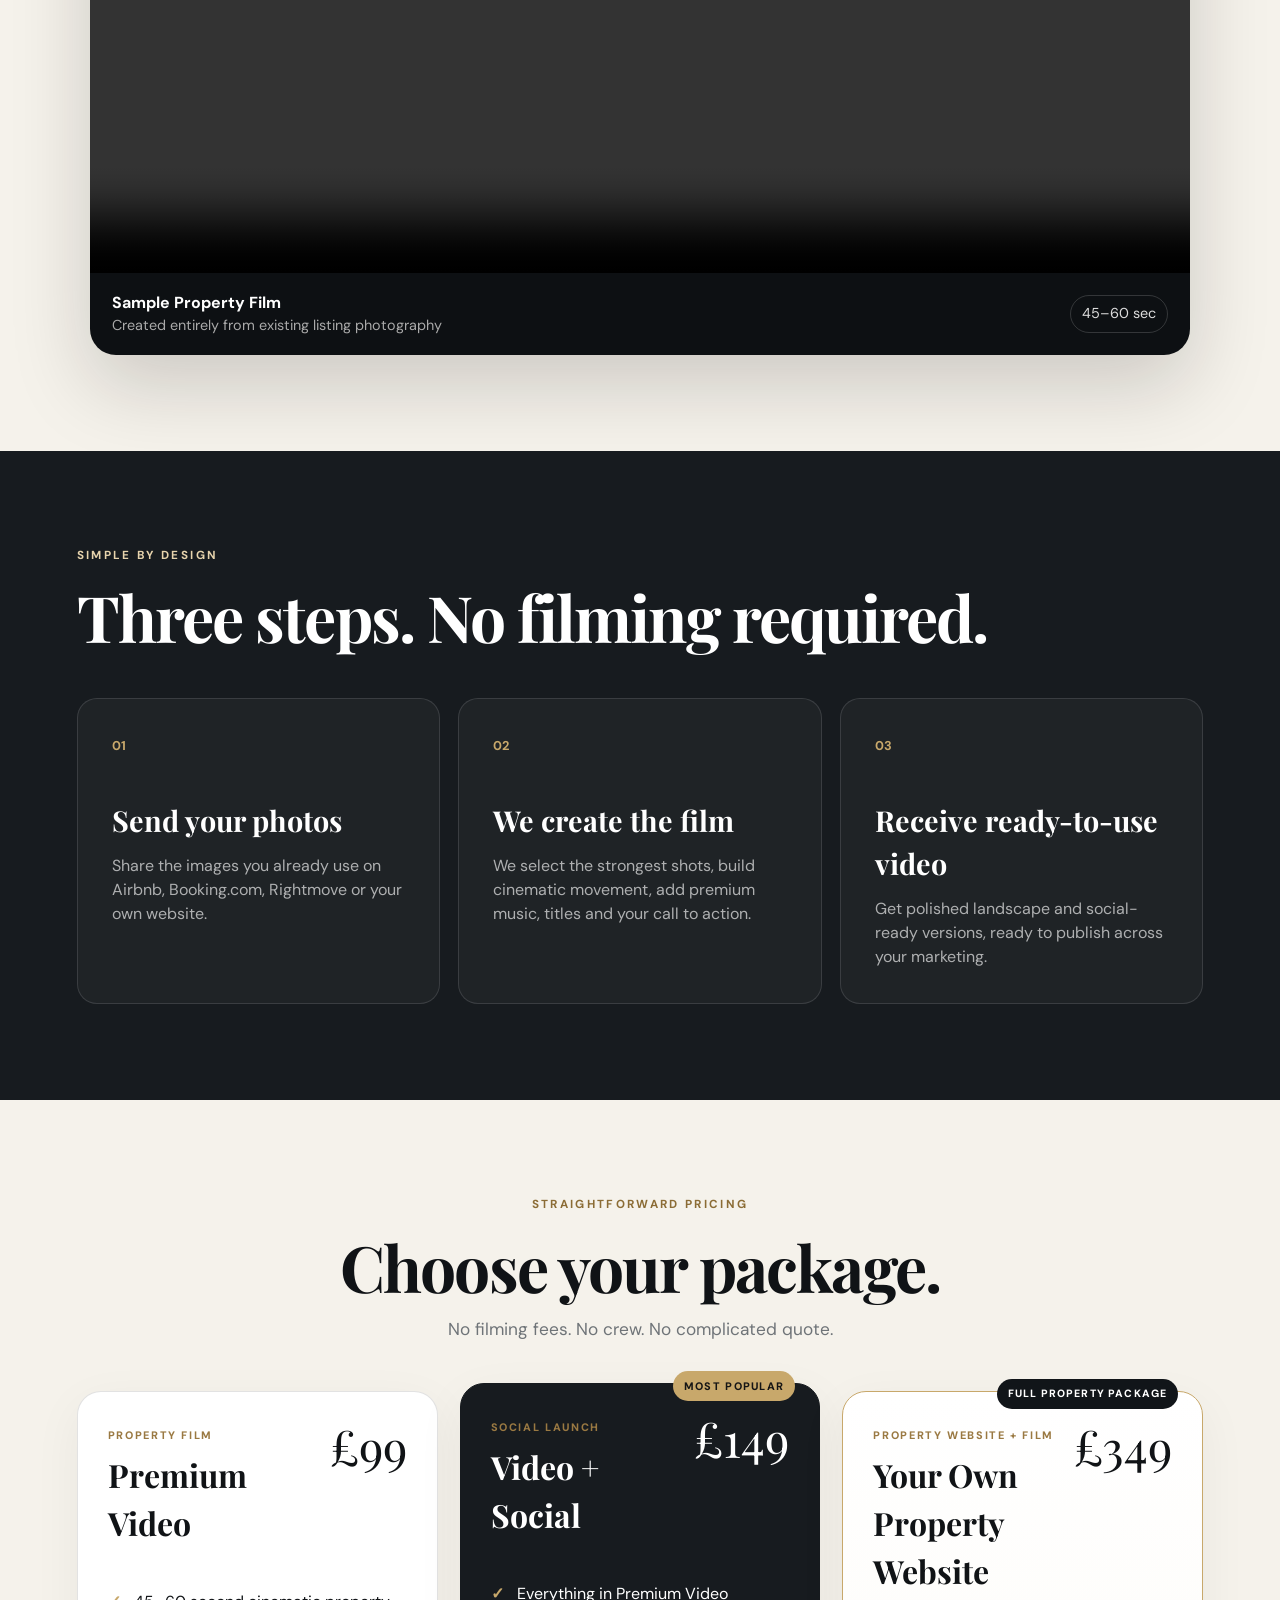
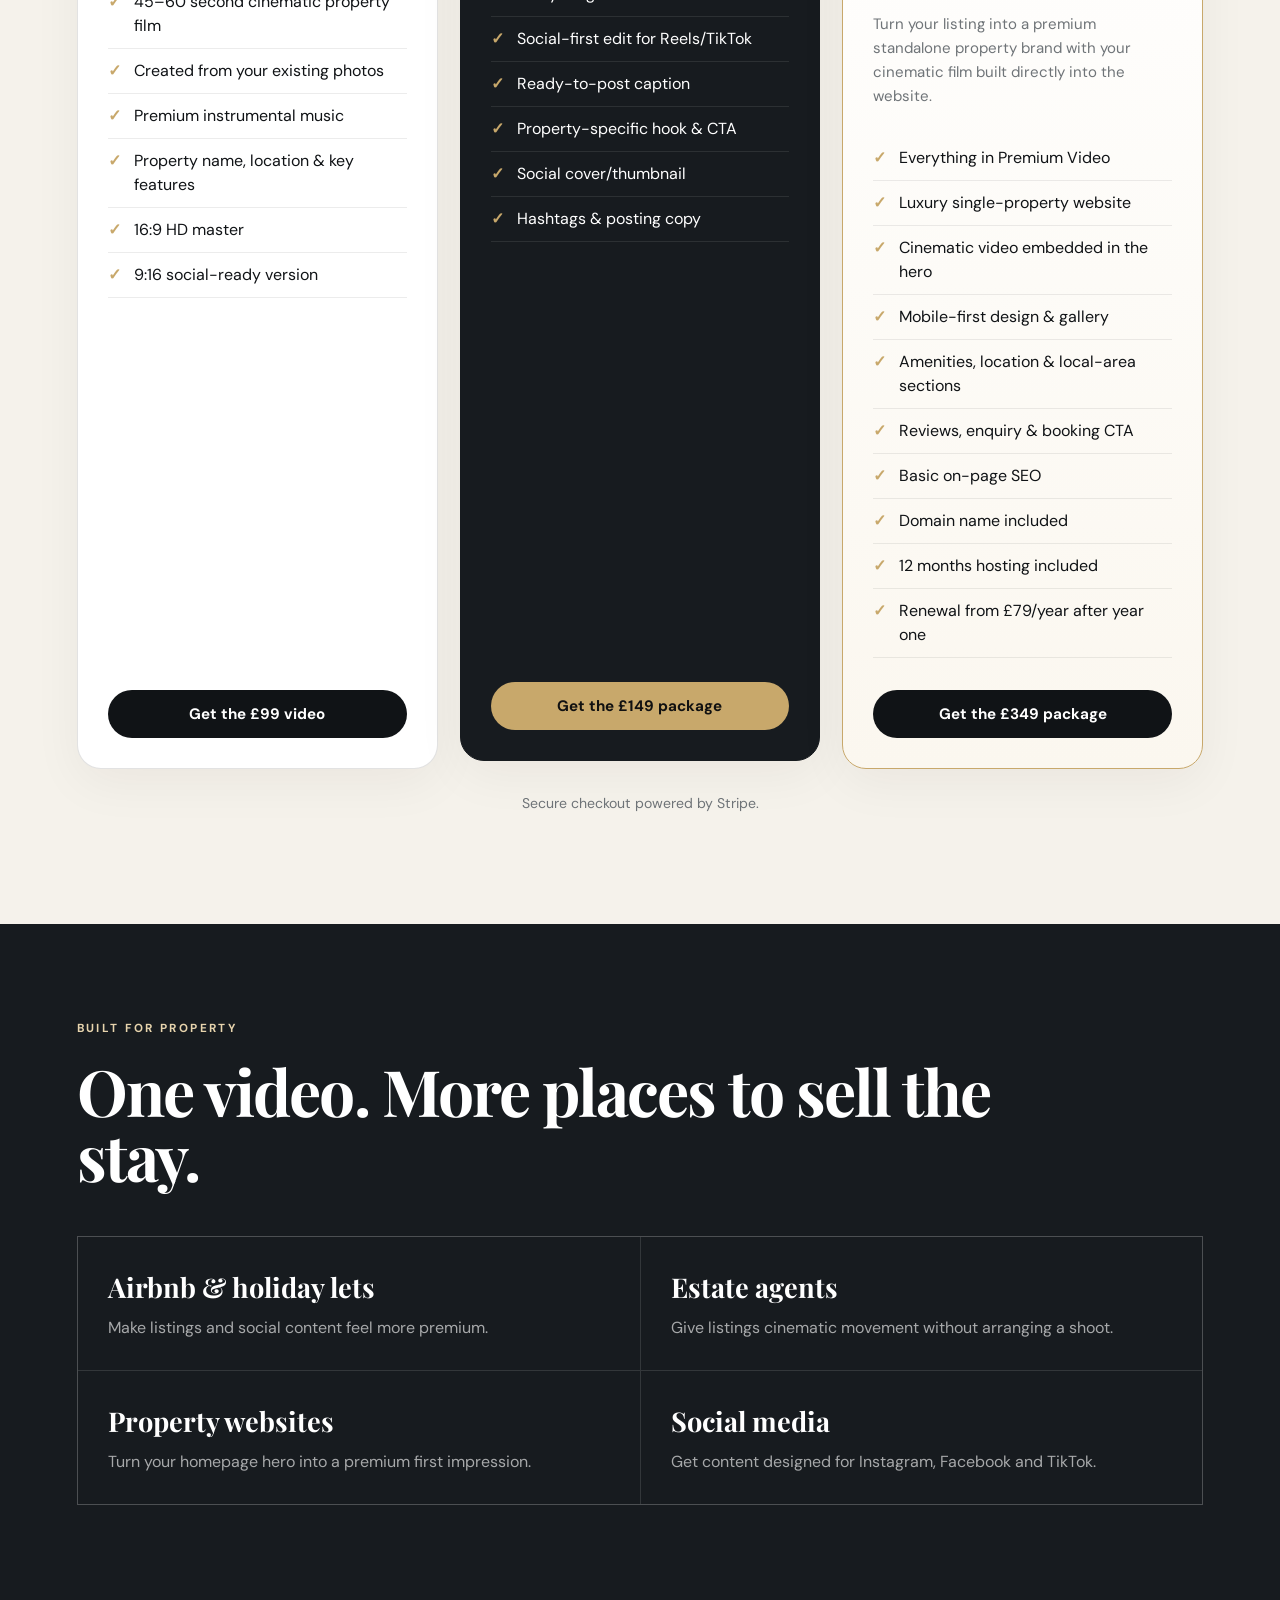
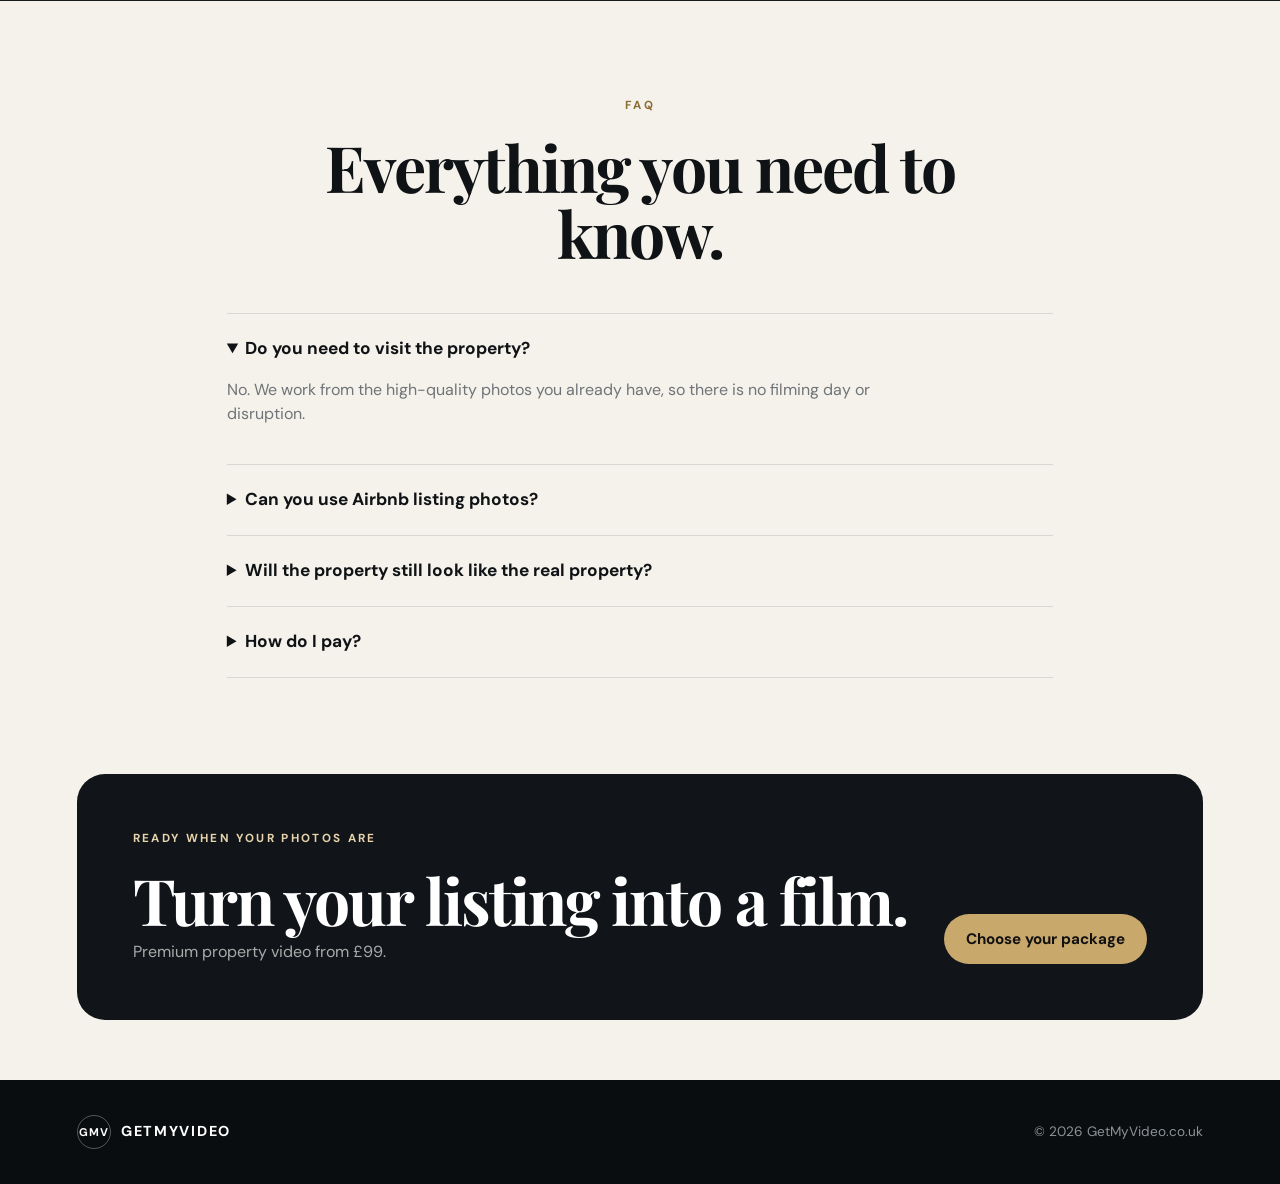
==== commit 1b44c182: "Add files via upload" ====
--- a/index.html
+++ b/index.html
@@ -160,7 +160,7 @@
           <button class="button button-dark stripe-placeholder" data-package="£349 Property Website + Video" data-plan="website">Get the £349 package</button>
         </article>
       </div>
-      <p class="checkout-note">Secure checkout will be handled by Stripe. Buttons are placeholders until your Stripe payment links are added.</p>
+      <p class="checkout-note">Secure checkout powered by Stripe.</p>
     </section>
 
     <section class="section use-cases">
@@ -195,7 +195,7 @@
       </details>
       <details>
         <summary>How do I pay?</summary>
-        <p>Checkout will be handled securely through Stripe. Once your payment links are connected, each package button will open Stripe Checkout.</p>
+        <p>Checkout is handled securely through Stripe. Choose your package and you'll be taken straight to secure Stripe Checkout.</p>
       </details>
     </section>
 
--- a/styles.css
+++ b/styles.css
@@ -33,7 +33,7 @@
 .video-card{max-width:1100px;margin:0 auto;background:#0d1013;border-radius:26px;overflow:hidden;box-shadow:0 30px 80px rgba(20,18,14,.18)}.video-card video{display:block;width:100%;aspect-ratio:16/9;background:#000}.video-meta{display:flex;justify-content:space-between;align-items:center;padding:18px 22px;color:#fff;gap:16px}.video-meta div{display:flex;flex-direction:column}.video-meta span{color:#aaa;font-size:.9rem}.pill{border:1px solid rgba(255,255,255,.16);border-radius:999px;padding:7px 11px;color:#ddd!important;white-space:nowrap}
 .dark-section,.use-cases{background:var(--charcoal);color:#fff}.section-heading.light p{color:rgba(255,255,255,.65)}
 .steps{display:grid;grid-template-columns:repeat(3,1fr);gap:18px}.step-card{padding:34px;border:1px solid rgba(255,255,255,.12);border-radius:20px;background:rgba(255,255,255,.035)}.step-card>span{font-size:.8rem;color:var(--gold);font-weight:700}.step-card h3{font-family:'Playfair Display',serif;font-size:1.8rem;margin:42px 0 12px}.step-card p{color:rgba(255,255,255,.64);margin:0}
-.pricing-grid{display:grid;grid-template-columns:repeat(3,1fr);gap:22px;max-width:1320px;margin:0 auto}.price-card{position:relative;background:#fff;border:1px solid var(--line);border-radius:24px;padding:30px;box-shadow:0 14px 50px rgba(32,27,17,.05)}.price-card.featured{background:#171b1f;color:#fff;border-color:#171b1f;transform:translateY(-8px)}.popular{position:absolute;right:24px;top:-13px;background:var(--gold);color:#151515;font-size:.68rem;font-weight:800;letter-spacing:.12em;padding:7px 11px;border-radius:999px}.price-top{display:flex;justify-content:space-between;gap:18px;align-items:flex-start}.plan-label{font-size:.68rem;font-weight:800;letter-spacing:.15em;color:#9a7942}.price-card h3{font-family:'Playfair Display',serif;font-size:2rem;margin:5px 0}.price{font-family:'Playfair Display',serif;font-size:3rem;line-height:1}.price-card ul{list-style:none;padding:0;margin:28px 0 32px}.price-card li{padding:10px 0 10px 26px;position:relative;border-bottom:1px solid rgba(16,19,22,.08)}.price-card.featured li{border-color:rgba(255,255,255,.09)}.price-card li:before{content:'✓';position:absolute;left:0;color:var(--gold);font-weight:800}.plan-intro{color:var(--muted);font-size:.94rem;line-height:1.6;margin:12px 0 0}.premium-badge{position:absolute;right:24px;top:-13px;background:#111519;color:#fff;font-size:.66rem;font-weight:800;letter-spacing:.11em;padding:7px 11px;border-radius:999px}.website-card{border-color:#c8a86b;background:linear-gradient(180deg,#fff 0%,#fbf7ef 100%)}.website-card .button{margin-top:4px}.checkout-note{text-align:center;color:var(--muted);font-size:.88rem;margin-top:24px}
+.pricing-grid{display:grid;grid-template-columns:repeat(3,1fr);gap:22px;max-width:1320px;margin:0 auto}.price-card{position:relative;background:#fff;border:1px solid var(--line);border-radius:24px;padding:30px;box-shadow:0 14px 50px rgba(32,27,17,.05);display:flex;flex-direction:column;height:100%}.price-card.featured{background:#171b1f;color:#fff;border-color:#171b1f;transform:translateY(-8px)}.popular{position:absolute;right:24px;top:-13px;background:var(--gold);color:#151515;font-size:.68rem;font-weight:800;letter-spacing:.12em;padding:7px 11px;border-radius:999px}.price-top{display:flex;justify-content:space-between;gap:18px;align-items:flex-start}.plan-label{font-size:.68rem;font-weight:800;letter-spacing:.15em;color:#9a7942}.price-card h3{font-family:'Playfair Display',serif;font-size:2rem;margin:5px 0}.price{font-family:'Playfair Display',serif;font-size:3rem;line-height:1}.price-card ul{list-style:none;padding:0;margin:28px 0 32px;flex:1}.price-card li{padding:10px 0 10px 26px;position:relative;border-bottom:1px solid rgba(16,19,22,.08)}.price-card.featured li{border-color:rgba(255,255,255,.09)}.price-card li:before{content:'✓';position:absolute;left:0;color:var(--gold);font-weight:800}.plan-intro{color:var(--muted);font-size:.94rem;line-height:1.6;margin:12px 0 0}.premium-badge{position:absolute;right:24px;top:-13px;background:#111519;color:#fff;font-size:.66rem;font-weight:800;letter-spacing:.11em;padding:7px 11px;border-radius:999px}.website-card{border-color:#c8a86b;background:linear-gradient(180deg,#fff 0%,#fbf7ef 100%)}.website-card .button{margin-top:auto}.checkout-note{text-align:center;color:var(--muted);font-size:.88rem;margin-top:24px}
 .use-grid{display:grid;grid-template-columns:repeat(2,1fr);gap:1px;background:rgba(255,255,255,.12);border:1px solid rgba(255,255,255,.12)}.use{background:var(--charcoal);padding:30px}.use strong{display:block;font-family:'Playfair Display',serif;font-size:1.7rem;margin-bottom:8px}.use span{color:rgba(255,255,255,.62)}
 .faq{max-width:980px;margin:0 auto}.faq details{border-top:1px solid var(--line);padding:22px 0}.faq details:last-of-type{border-bottom:1px solid var(--line)}.faq summary{font-size:1.08rem;font-weight:700;cursor:pointer}.faq details p{max-width:720px;color:var(--muted)}
 .final-cta{margin:0 clamp(20px,6vw,92px) 60px;padding:56px;border-radius:28px;background:#111519;color:#fff;display:flex;justify-content:space-between;align-items:end;gap:30px}.final-cta h2{font-size:clamp(2.4rem,5vw,4.8rem);margin:0 0 8px}.final-cta p{color:#aaa;margin:0}
@@ -41,3 +41,5 @@
 .modal{position:fixed;inset:0;z-index:100;display:none;align-items:center;justify-content:center;padding:20px}.modal.open{display:flex}.modal-backdrop{position:absolute;inset:0;background:rgba(0,0,0,.68);backdrop-filter:blur(4px)}.modal-card{position:relative;z-index:1;width:min(520px,100%);background:#fff;border-radius:22px;padding:30px;box-shadow:0 30px 100px rgba(0,0,0,.4)}.modal-card h3{font-family:'Playfair Display',serif;font-size:2rem;margin:8px 0}.modal-card p{color:#5f6569}.modal-card code{background:#f1eee8;padding:2px 5px;border-radius:5px}.modal-close{position:absolute;right:16px;top:12px;border:0;background:none;font-size:1.8rem;cursor:pointer;color:#777}
 @media (max-width:900px){.nav a:not(.nav-cta){display:none}.steps,.pricing-grid{grid-template-columns:1fr}.price-card.featured{transform:none}.use-grid{grid-template-columns:1fr}.final-cta{align-items:flex-start;flex-direction:column}.hero{min-height:88vh}.hero-content{padding-top:150px}}
 @media (max-width:600px){.site-header{padding:14px 16px}.brand-word{font-size:.78rem}.nav-cta{padding:9px 12px;font-size:.8rem}.hero-content{padding:140px 18px 44px}.hero h1{font-size:3.4rem}.hero-actions .button{width:100%}.section{padding:72px 18px}.section-heading{margin-bottom:34px}.video-card{border-radius:16px}.video-meta{align-items:flex-start}.video-meta .pill{display:none}.step-card{padding:25px}.pricing-grid{gap:16px}.price-card{padding:24px}.price{font-size:2.5rem}.use-grid{border-radius:16px;overflow:hidden}.final-cta{margin:0 18px 40px;padding:34px 24px}.final-cta .button{width:100%}footer{padding:24px 18px;flex-direction:column;gap:14px;align-items:flex-start}}
+
+.price-card>.button{width:100%;margin-top:auto}
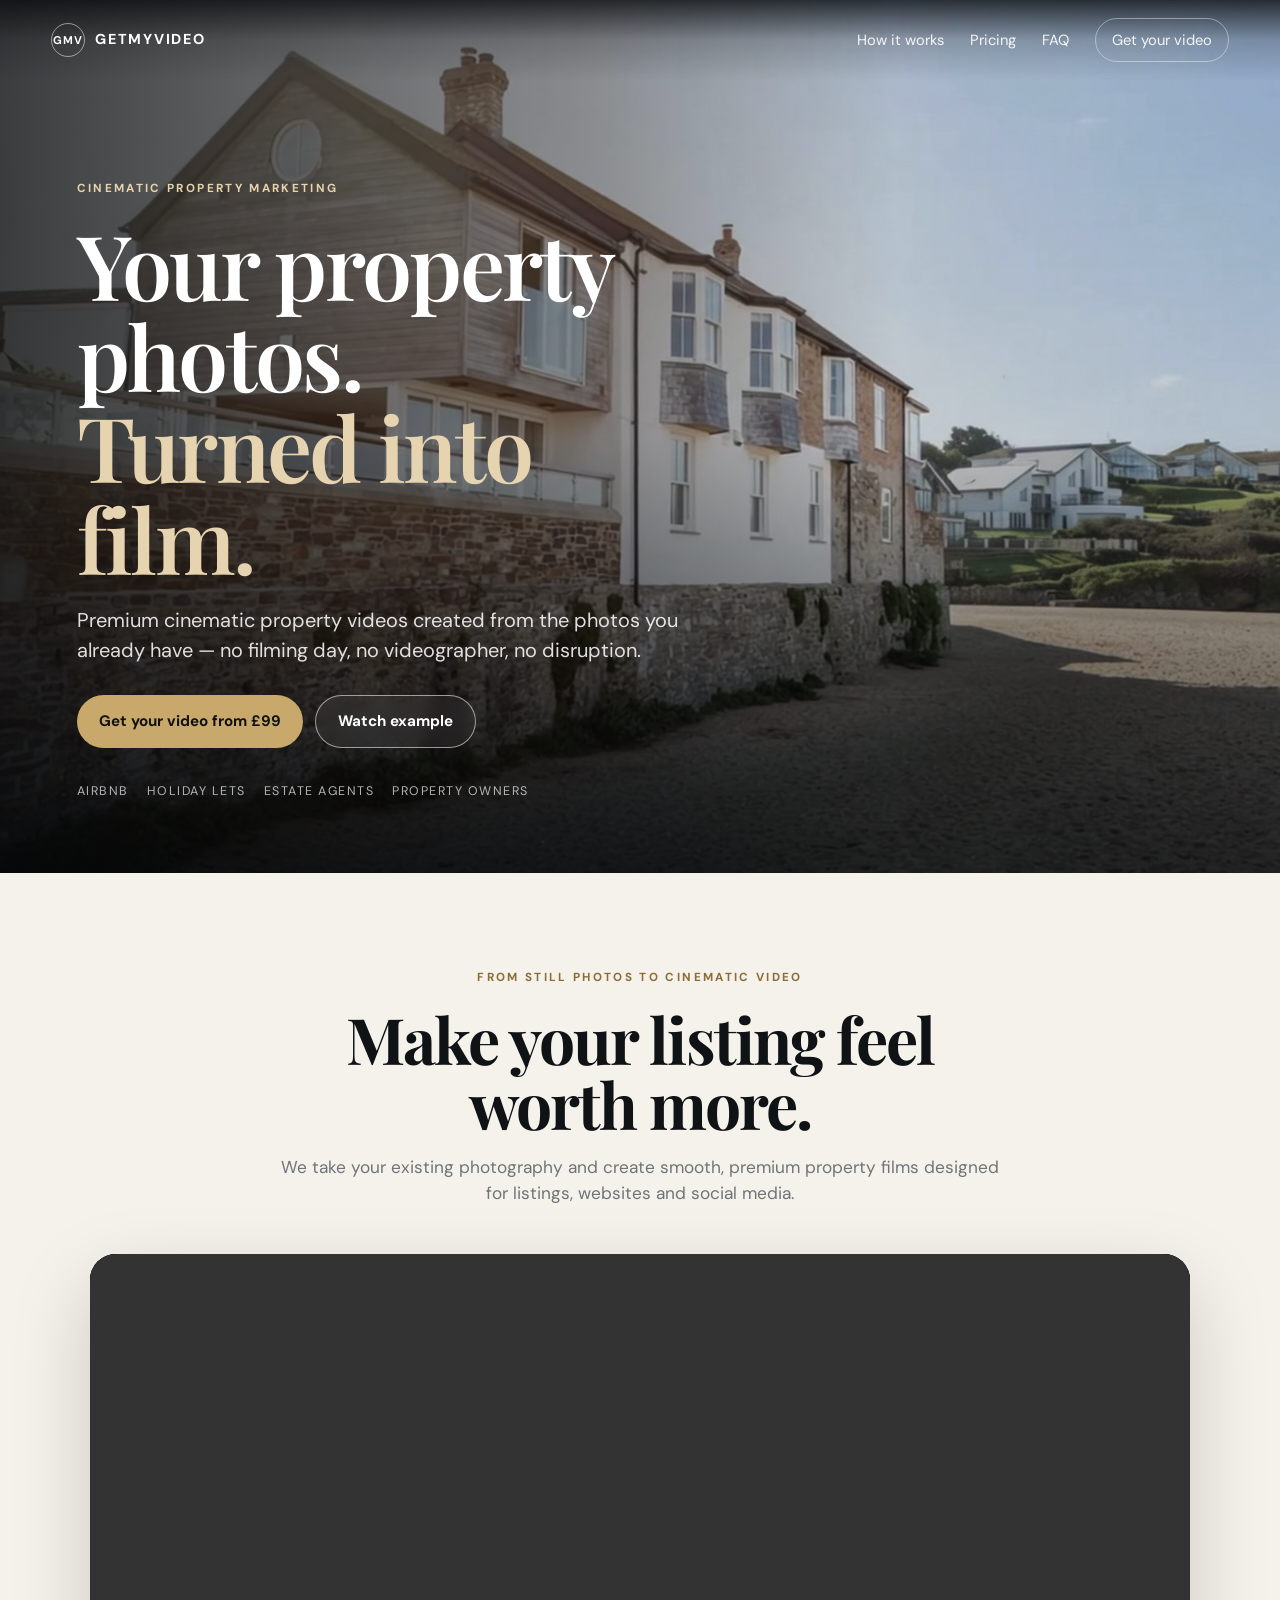
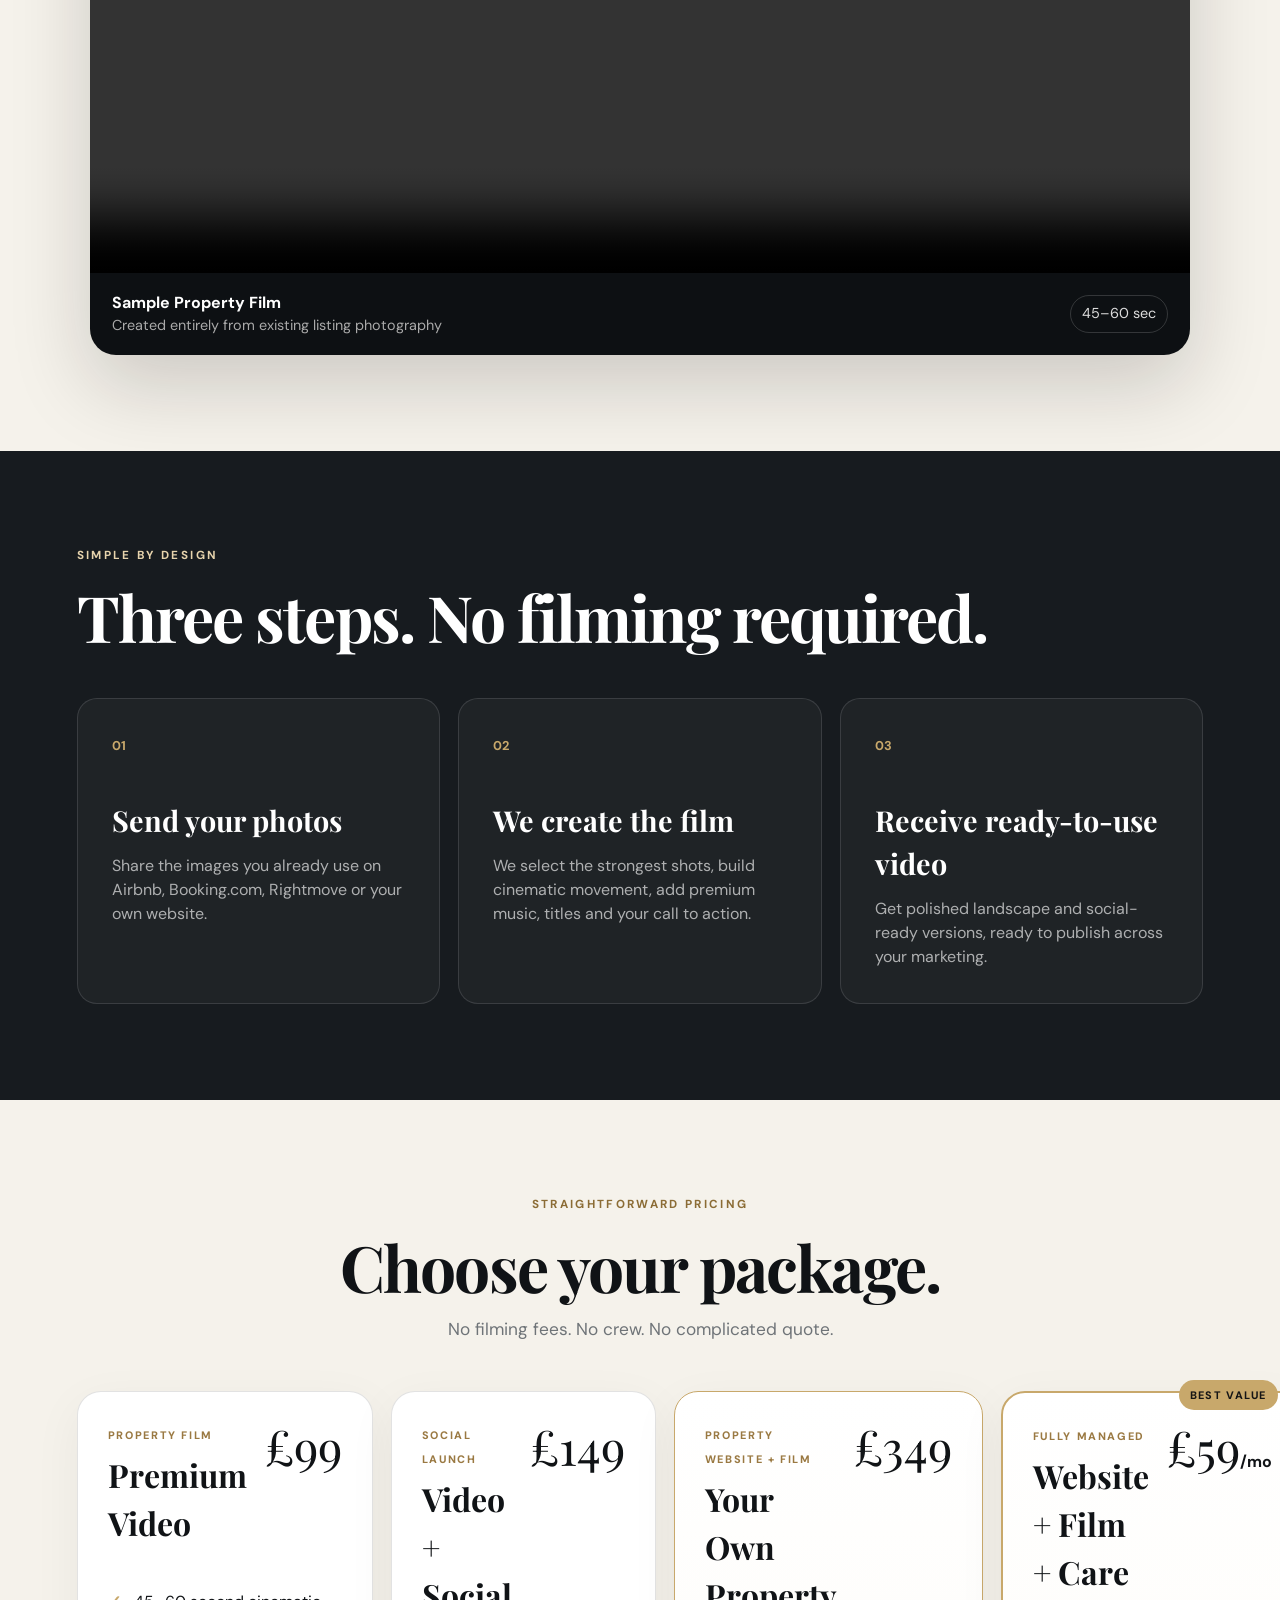
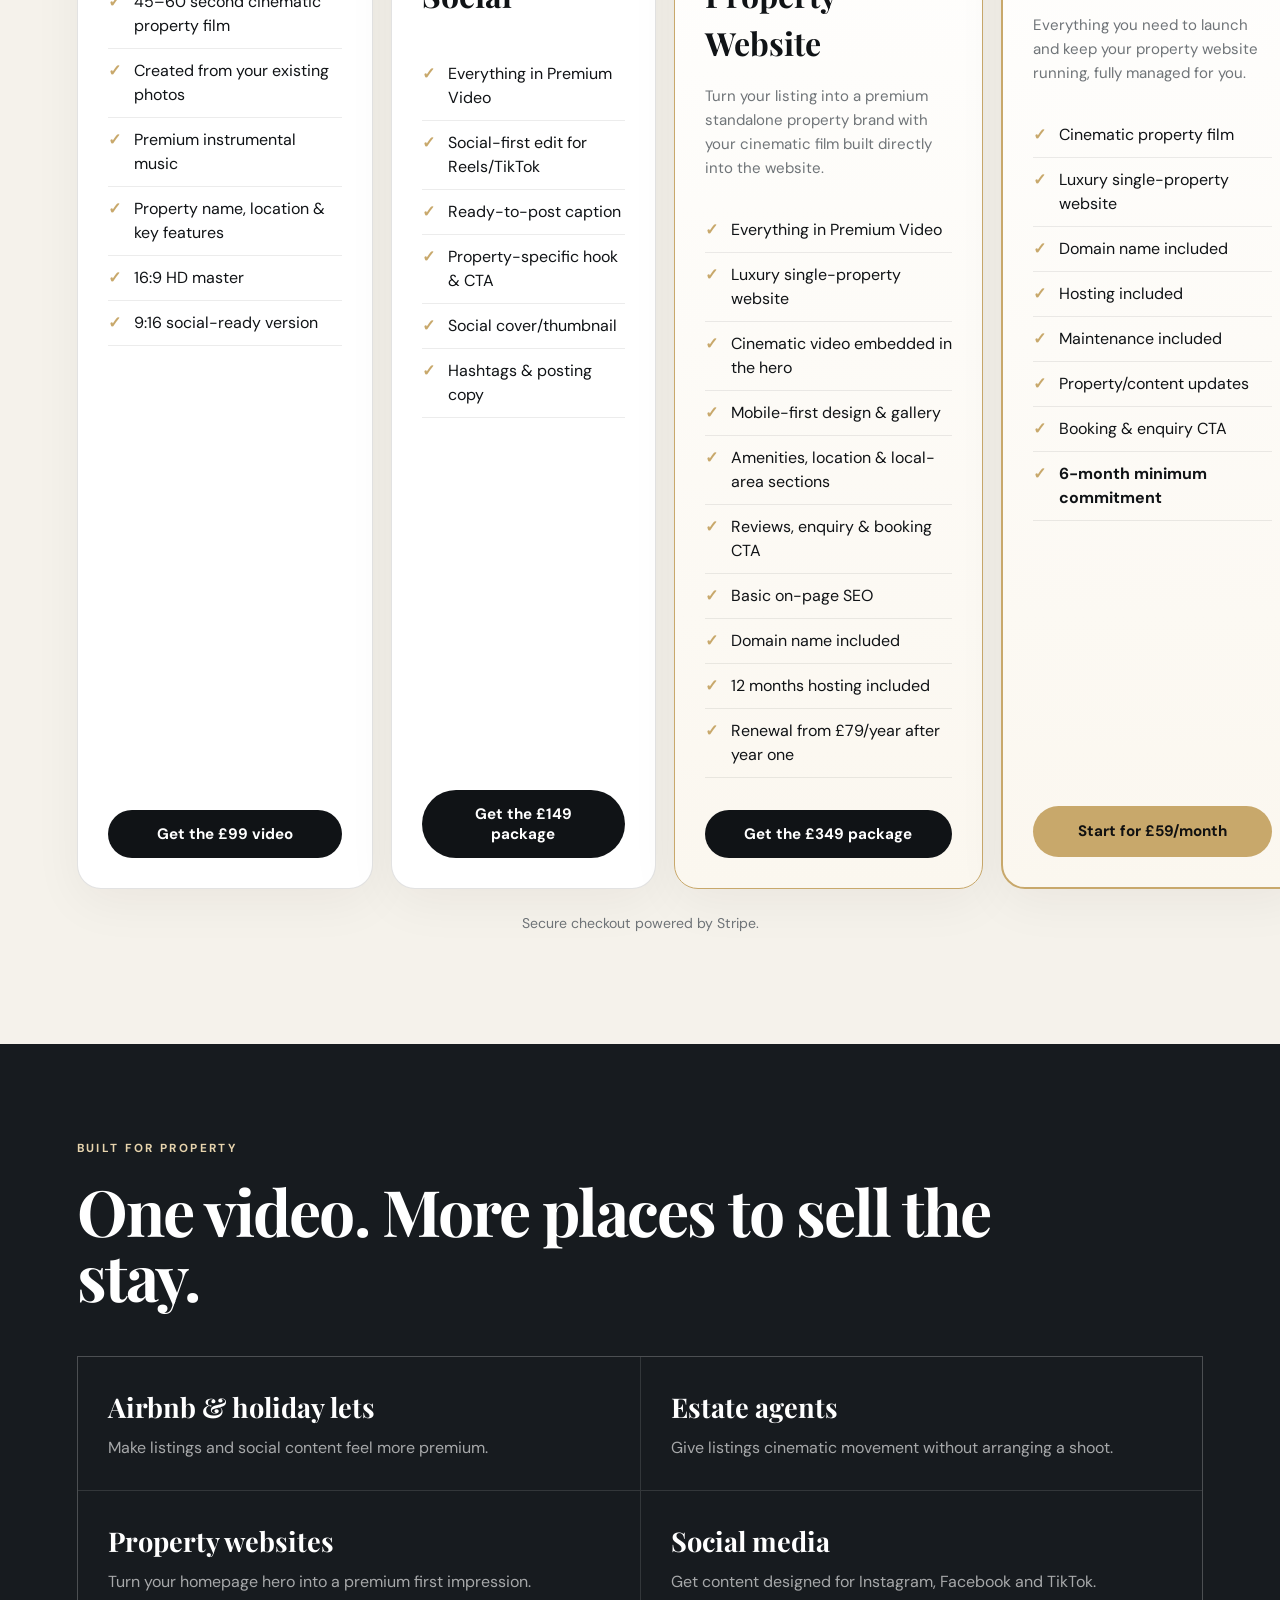
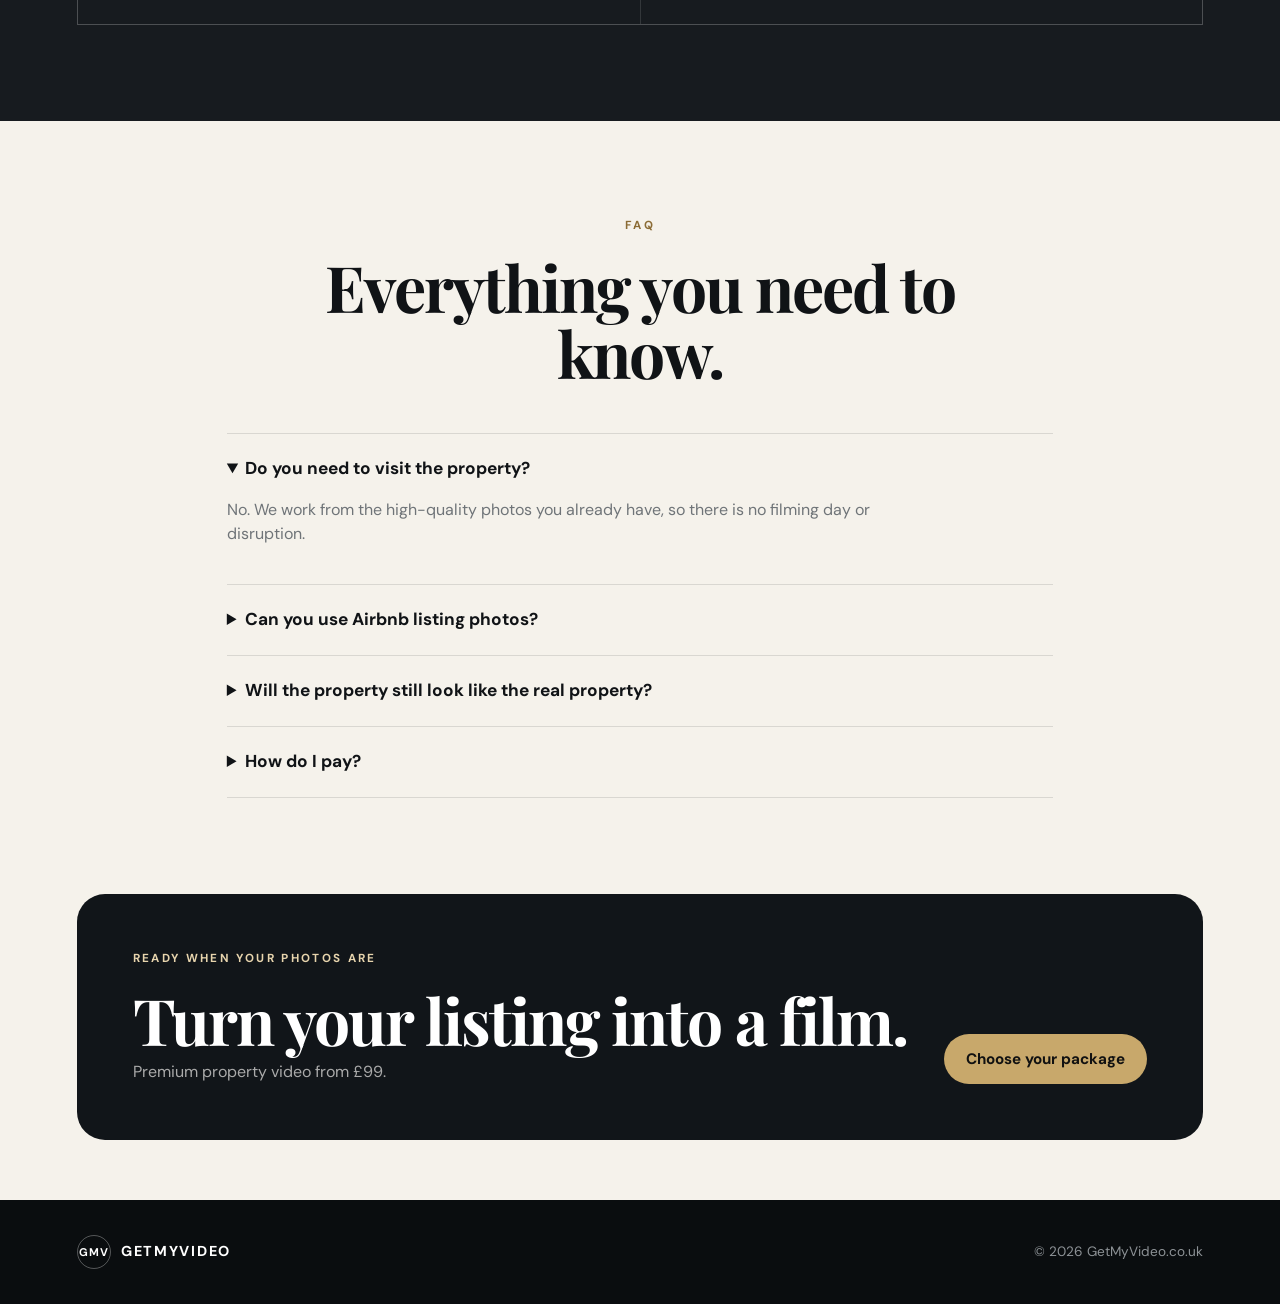
==== commit 9b3e23e9: "Add files via upload" ====
--- a/index.html
+++ b/index.html
@@ -96,6 +96,7 @@
       </div>
 
       <div class="pricing-grid">
+
         <article class="price-card">
           <div class="price-top">
             <div>
@@ -115,8 +116,7 @@
           <button class="button button-dark stripe-placeholder" data-package="£99 Premium Property Video" data-plan="premium">Get the £99 video</button>
         </article>
 
-        <article class="price-card featured">
-          <div class="popular">MOST POPULAR</div>
+        <article class="price-card">
           <div class="price-top">
             <div>
               <span class="plan-label">SOCIAL LAUNCH</span>
@@ -132,11 +132,10 @@
             <li>Social cover/thumbnail</li>
             <li>Hashtags & posting copy</li>
           </ul>
-          <button class="button button-primary stripe-placeholder" data-package="£149 Video + Social Launch" data-plan="social">Get the £149 package</button>
+          <button class="button button-dark stripe-placeholder" data-package="£149 Video + Social Launch" data-plan="social">Get the £149 package</button>
         </article>
 
         <article class="price-card website-card">
-          <div class="premium-badge">FULL PROPERTY PACKAGE</div>
           <div class="price-top">
             <div>
               <span class="plan-label">PROPERTY WEBSITE + FILM</span>
@@ -159,6 +158,30 @@
           </ul>
           <button class="button button-dark stripe-placeholder" data-package="£349 Property Website + Video" data-plan="website">Get the £349 package</button>
         </article>
+
+        <article class="price-card managed-card">
+          <div class="popular">BEST VALUE</div>
+          <div class="price-top">
+            <div>
+              <span class="plan-label">FULLY MANAGED</span>
+              <h3>Website + Film + Care</h3>
+            </div>
+            <div class="price">£59<span style="font-family:'DM Sans',sans-serif;font-size:1rem;font-weight:700">/mo</span></div>
+          </div>
+          <p class="plan-intro">Everything you need to launch and keep your property website running, fully managed for you.</p>
+          <ul>
+            <li>Cinematic property film</li>
+            <li>Luxury single-property website</li>
+            <li>Domain name included</li>
+            <li>Hosting included</li>
+            <li>Maintenance included</li>
+            <li>Property/content updates</li>
+            <li>Booking & enquiry CTA</li>
+            <li><strong>6-month minimum commitment</strong></li>
+          </ul>
+          <a class="button button-primary" href="https://buy.stripe.com/cNi14o0ykdzJdOlbfEf3a0a">Start for £59/month</a>
+        </article>
+
       </div>
       <p class="checkout-note">Secure checkout powered by Stripe.</p>
     </section>
--- a/styles.css
+++ b/styles.css
@@ -33,7 +33,7 @@
 .video-card{max-width:1100px;margin:0 auto;background:#0d1013;border-radius:26px;overflow:hidden;box-shadow:0 30px 80px rgba(20,18,14,.18)}.video-card video{display:block;width:100%;aspect-ratio:16/9;background:#000}.video-meta{display:flex;justify-content:space-between;align-items:center;padding:18px 22px;color:#fff;gap:16px}.video-meta div{display:flex;flex-direction:column}.video-meta span{color:#aaa;font-size:.9rem}.pill{border:1px solid rgba(255,255,255,.16);border-radius:999px;padding:7px 11px;color:#ddd!important;white-space:nowrap}
 .dark-section,.use-cases{background:var(--charcoal);color:#fff}.section-heading.light p{color:rgba(255,255,255,.65)}
 .steps{display:grid;grid-template-columns:repeat(3,1fr);gap:18px}.step-card{padding:34px;border:1px solid rgba(255,255,255,.12);border-radius:20px;background:rgba(255,255,255,.035)}.step-card>span{font-size:.8rem;color:var(--gold);font-weight:700}.step-card h3{font-family:'Playfair Display',serif;font-size:1.8rem;margin:42px 0 12px}.step-card p{color:rgba(255,255,255,.64);margin:0}
-.pricing-grid{display:grid;grid-template-columns:repeat(3,1fr);gap:22px;max-width:1320px;margin:0 auto}.price-card{position:relative;background:#fff;border:1px solid var(--line);border-radius:24px;padding:30px;box-shadow:0 14px 50px rgba(32,27,17,.05);display:flex;flex-direction:column;height:100%}.price-card.featured{background:#171b1f;color:#fff;border-color:#171b1f;transform:translateY(-8px)}.popular{position:absolute;right:24px;top:-13px;background:var(--gold);color:#151515;font-size:.68rem;font-weight:800;letter-spacing:.12em;padding:7px 11px;border-radius:999px}.price-top{display:flex;justify-content:space-between;gap:18px;align-items:flex-start}.plan-label{font-size:.68rem;font-weight:800;letter-spacing:.15em;color:#9a7942}.price-card h3{font-family:'Playfair Display',serif;font-size:2rem;margin:5px 0}.price{font-family:'Playfair Display',serif;font-size:3rem;line-height:1}.price-card ul{list-style:none;padding:0;margin:28px 0 32px;flex:1}.price-card li{padding:10px 0 10px 26px;position:relative;border-bottom:1px solid rgba(16,19,22,.08)}.price-card.featured li{border-color:rgba(255,255,255,.09)}.price-card li:before{content:'✓';position:absolute;left:0;color:var(--gold);font-weight:800}.plan-intro{color:var(--muted);font-size:.94rem;line-height:1.6;margin:12px 0 0}.premium-badge{position:absolute;right:24px;top:-13px;background:#111519;color:#fff;font-size:.66rem;font-weight:800;letter-spacing:.11em;padding:7px 11px;border-radius:999px}.website-card{border-color:#c8a86b;background:linear-gradient(180deg,#fff 0%,#fbf7ef 100%)}.website-card .button{margin-top:auto}.checkout-note{text-align:center;color:var(--muted);font-size:.88rem;margin-top:24px}
+.pricing-grid{display:grid;grid-template-columns:repeat(4,1fr);gap:18px;max-width:1500px;margin:0 auto;align-items:stretch}.price-card{position:relative;background:#fff;border:1px solid var(--line);border-radius:24px;padding:30px;box-shadow:0 14px 50px rgba(32,27,17,.05)}.price-card.featured{background:#171b1f;color:#fff;border-color:#171b1f;transform:translateY(-8px)}.popular{position:absolute;right:24px;top:-13px;background:var(--gold);color:#151515;font-size:.68rem;font-weight:800;letter-spacing:.12em;padding:7px 11px;border-radius:999px}.price-top{display:flex;justify-content:space-between;gap:18px;align-items:flex-start}.plan-label{font-size:.68rem;font-weight:800;letter-spacing:.15em;color:#9a7942}.price-card h3{font-family:'Playfair Display',serif;font-size:2rem;margin:5px 0}.price{font-family:'Playfair Display',serif;font-size:3rem;line-height:1}.price-card ul{list-style:none;padding:0;margin:28px 0 32px}.price-card li{padding:10px 0 10px 26px;position:relative;border-bottom:1px solid rgba(16,19,22,.08)}.price-card.featured li{border-color:rgba(255,255,255,.09)}.price-card li:before{content:'✓';position:absolute;left:0;color:var(--gold);font-weight:800}.plan-intro{color:var(--muted);font-size:.94rem;line-height:1.6;margin:12px 0 0}.premium-badge{position:absolute;right:24px;top:-13px;background:#111519;color:#fff;font-size:.66rem;font-weight:800;letter-spacing:.11em;padding:7px 11px;border-radius:999px}.website-card{border-color:#c8a86b;background:linear-gradient(180deg,#fff 0%,#fbf7ef 100%)}.website-card .button{margin-top:4px}.checkout-note{text-align:center;color:var(--muted);font-size:.88rem;margin-top:24px}
 .use-grid{display:grid;grid-template-columns:repeat(2,1fr);gap:1px;background:rgba(255,255,255,.12);border:1px solid rgba(255,255,255,.12)}.use{background:var(--charcoal);padding:30px}.use strong{display:block;font-family:'Playfair Display',serif;font-size:1.7rem;margin-bottom:8px}.use span{color:rgba(255,255,255,.62)}
 .faq{max-width:980px;margin:0 auto}.faq details{border-top:1px solid var(--line);padding:22px 0}.faq details:last-of-type{border-bottom:1px solid var(--line)}.faq summary{font-size:1.08rem;font-weight:700;cursor:pointer}.faq details p{max-width:720px;color:var(--muted)}
 .final-cta{margin:0 clamp(20px,6vw,92px) 60px;padding:56px;border-radius:28px;background:#111519;color:#fff;display:flex;justify-content:space-between;align-items:end;gap:30px}.final-cta h2{font-size:clamp(2.4rem,5vw,4.8rem);margin:0 0 8px}.final-cta p{color:#aaa;margin:0}
@@ -42,4 +42,9 @@
 @media (max-width:900px){.nav a:not(.nav-cta){display:none}.steps,.pricing-grid{grid-template-columns:1fr}.price-card.featured{transform:none}.use-grid{grid-template-columns:1fr}.final-cta{align-items:flex-start;flex-direction:column}.hero{min-height:88vh}.hero-content{padding-top:150px}}
 @media (max-width:600px){.site-header{padding:14px 16px}.brand-word{font-size:.78rem}.nav-cta{padding:9px 12px;font-size:.8rem}.hero-content{padding:140px 18px 44px}.hero h1{font-size:3.4rem}.hero-actions .button{width:100%}.section{padding:72px 18px}.section-heading{margin-bottom:34px}.video-card{border-radius:16px}.video-meta{align-items:flex-start}.video-meta .pill{display:none}.step-card{padding:25px}.pricing-grid{gap:16px}.price-card{padding:24px}.price{font-size:2.5rem}.use-grid{border-radius:16px;overflow:hidden}.final-cta{margin:0 18px 40px;padding:34px 24px}.final-cta .button{width:100%}footer{padding:24px 18px;flex-direction:column;gap:14px;align-items:flex-start}}
 
-.price-card>.button{width:100%;margin-top:auto}
+.managed-card{border:2px solid var(--gold);background:linear-gradient(180deg,#fff,#fbf7ef)}
+.price-card{display:flex;flex-direction:column;height:100%}
+.price-card ul{flex:1}
+.price-card>.button{margin-top:auto;width:100%}
+@media (max-width:1200px){.pricing-grid{grid-template-columns:repeat(2,1fr)}}
+@media (max-width:900px){.pricing-grid{grid-template-columns:1fr}}
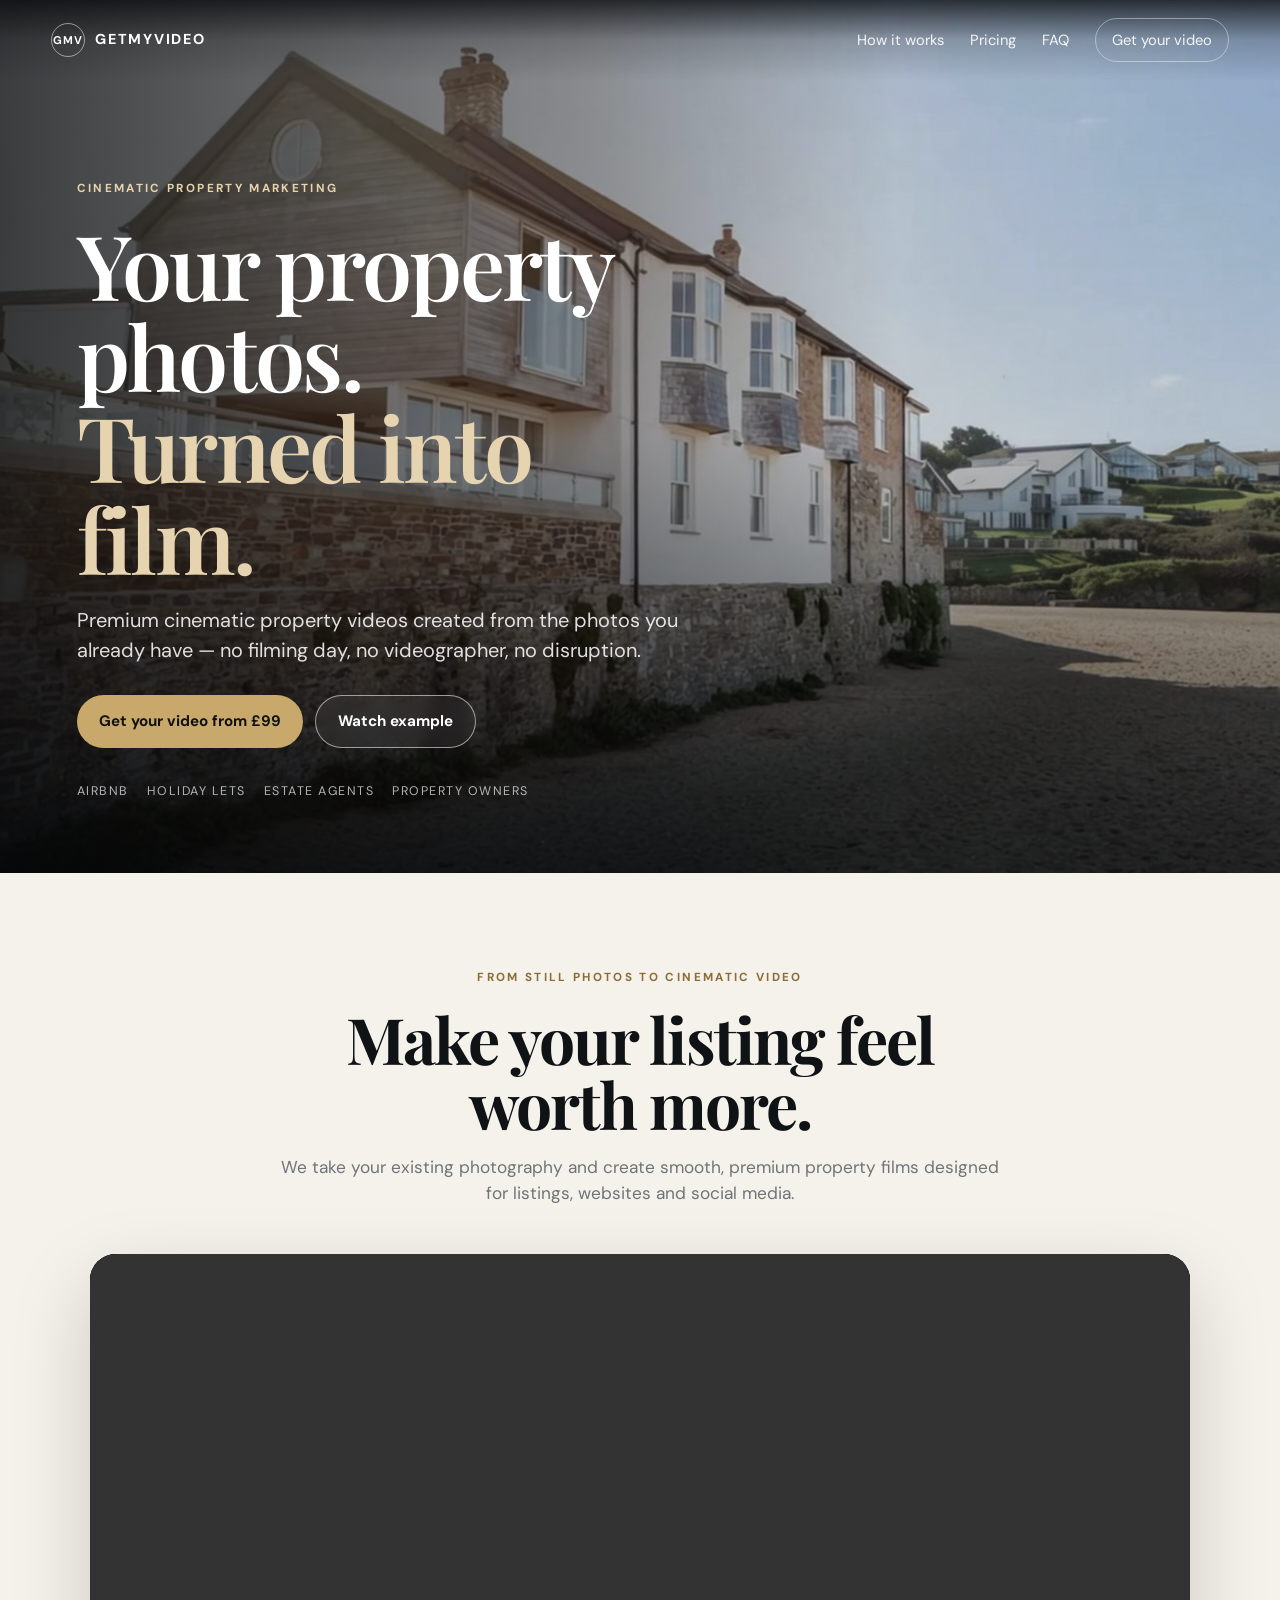
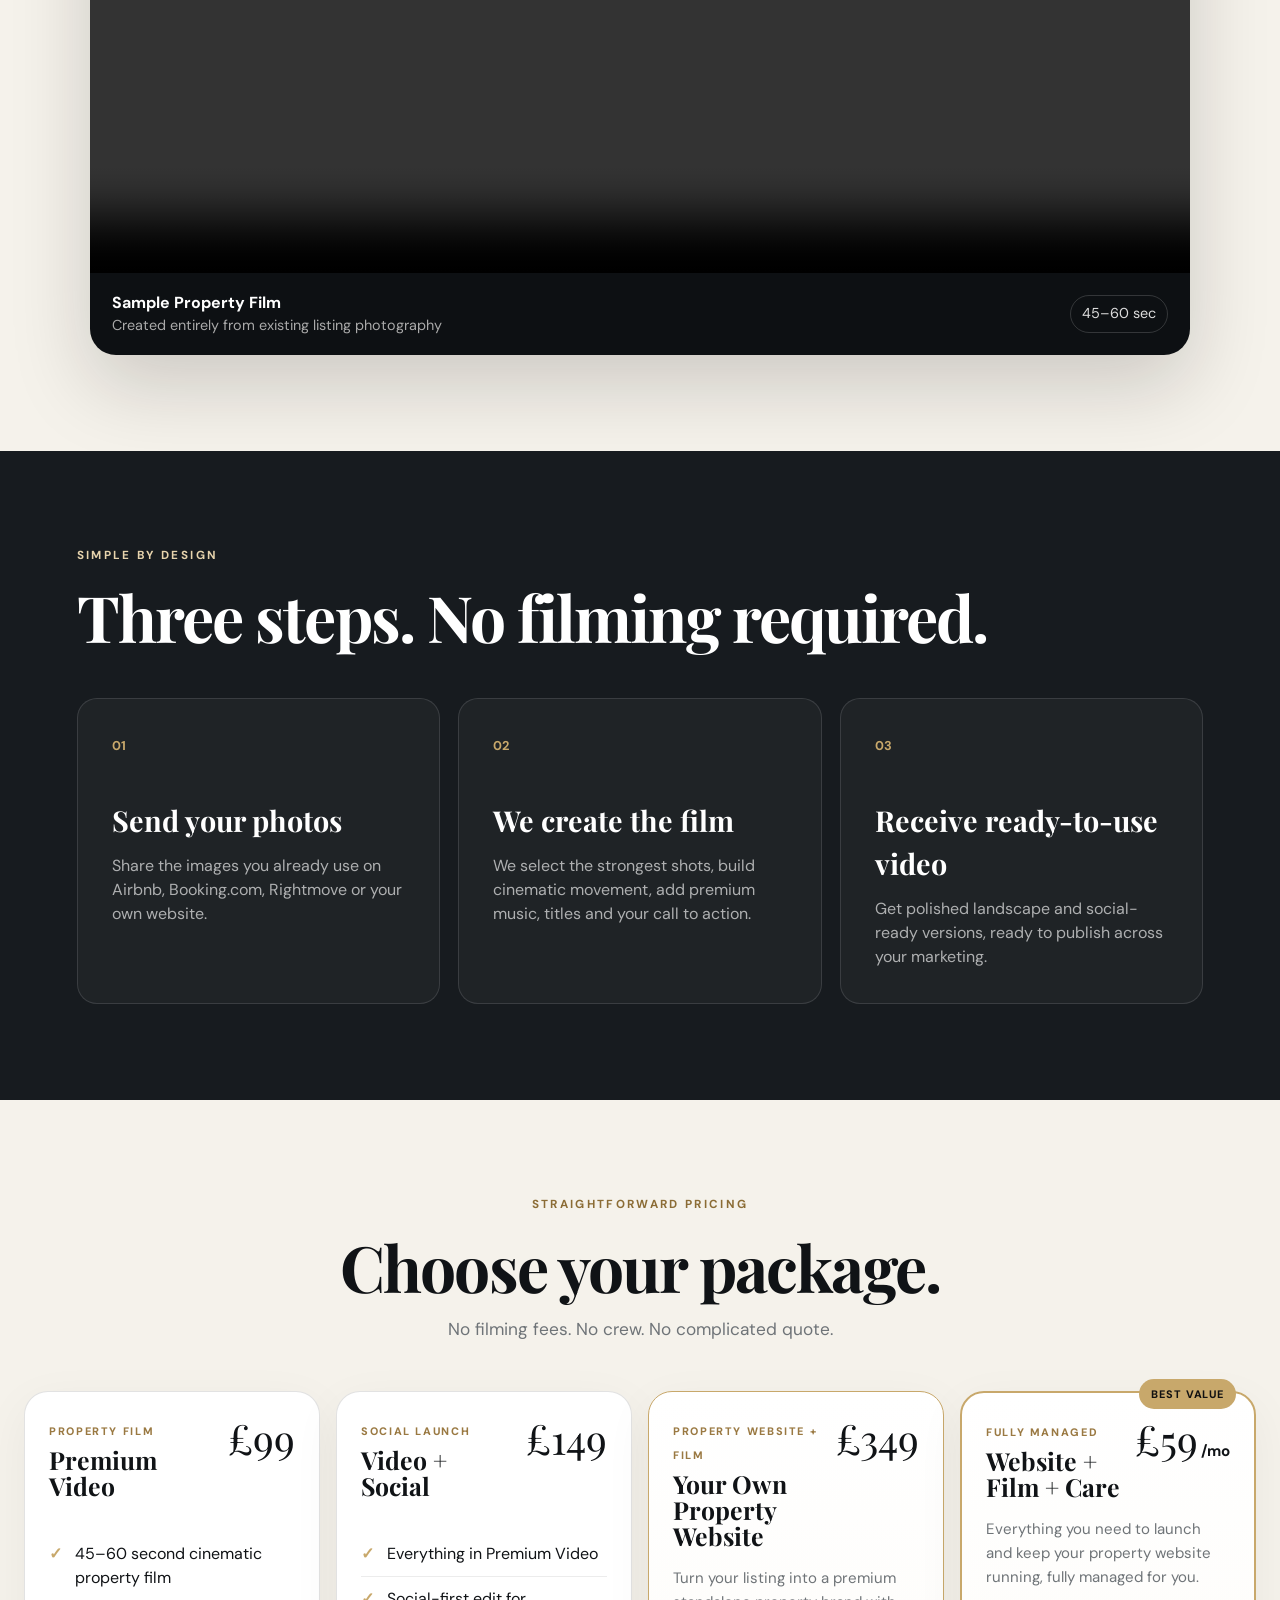
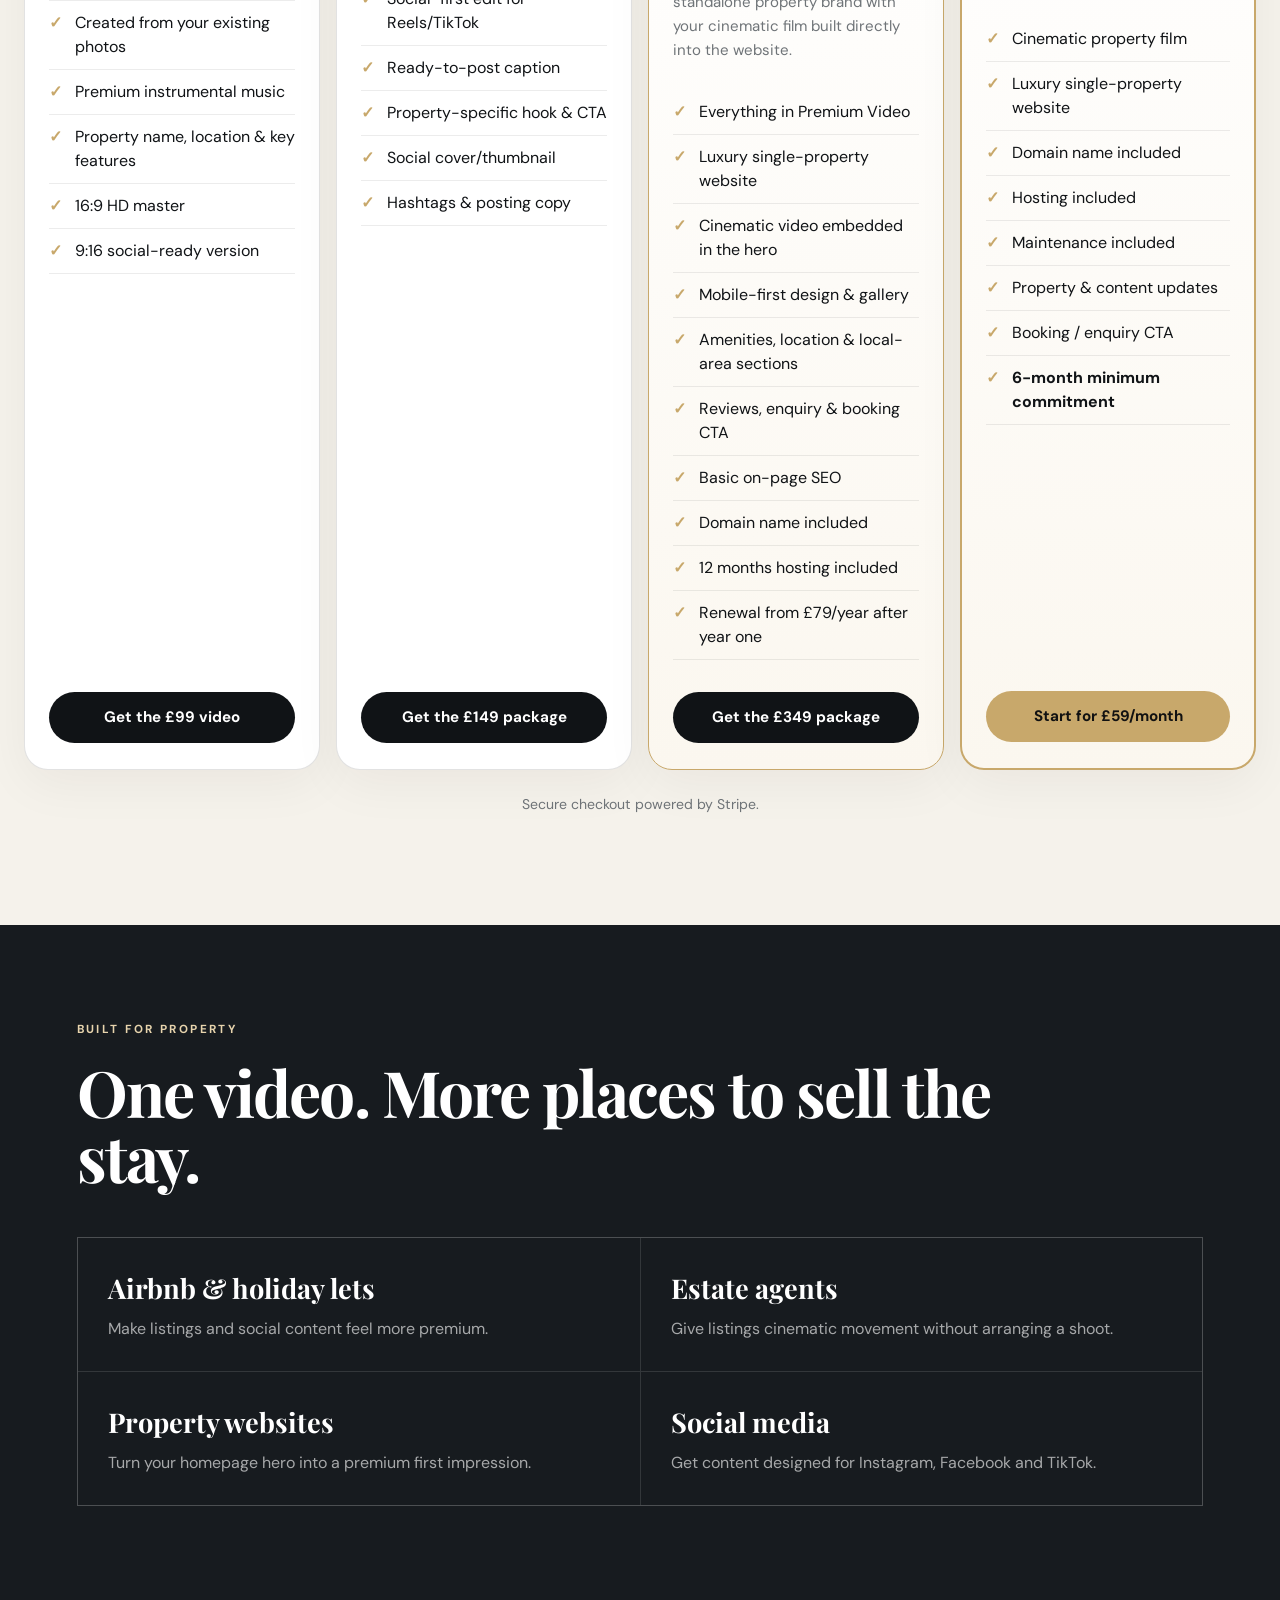
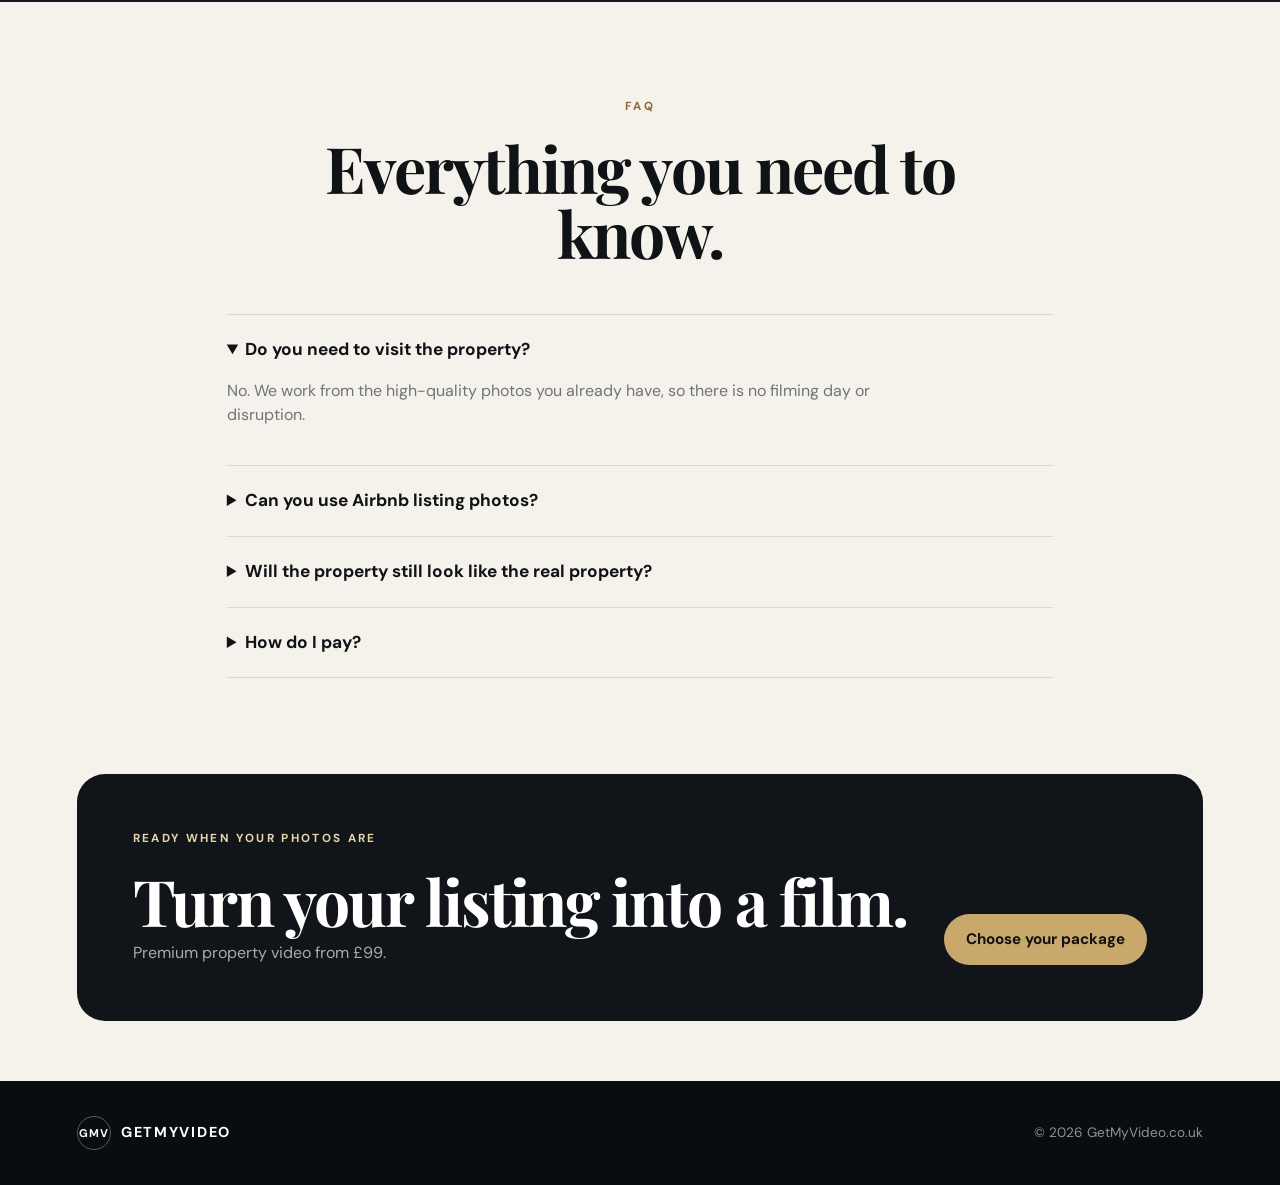
==== commit 34f675be: "Add files via upload" ====
--- a/index.html
+++ b/index.html
@@ -9,6 +9,72 @@
   <link rel="preconnect" href="https://fonts.gstatic.com" crossorigin>
   <link href="https://fonts.googleapis.com/css2?family=DM+Sans:wght@400;500;600;700&family=Playfair+Display:wght@600;700&display=swap" rel="stylesheet">
   <link rel="stylesheet" href="styles.css" />
+
+  <style>
+    /* GetMyVideo four-package pricing layout */
+    #pricing .pricing-grid{
+      display:grid !important;
+      grid-template-columns:repeat(4,minmax(0,1fr)) !important;
+      gap:16px !important;
+      width:min(1500px,calc(100vw - 48px)) !important;
+      max-width:none !important;
+      margin-left:50% !important;
+      margin-right:0 !important;
+      transform:translateX(-50%) !important;
+      align-items:stretch !important;
+    }
+    #pricing .price-card{
+      min-width:0 !important;
+      width:auto !important;
+      height:100% !important;
+      display:flex !important;
+      flex-direction:column !important;
+      transform:none !important;
+      margin:0 !important;
+      padding:26px 24px !important;
+    }
+    #pricing .price-card ul{flex:1 !important;}
+    #pricing .price-card > .button{margin-top:auto !important;width:100% !important;}
+    #pricing .price-top{gap:12px !important;align-items:flex-start !important;}
+    #pricing .price-top h3{font-size:clamp(1.55rem,1.75vw,2.15rem) !important;line-height:1.05 !important;}
+    #pricing .price{font-size:clamp(2.5rem,3.2vw,3.8rem) !important;white-space:nowrap !important;}
+    #pricing .managed-price span{font-family:'DM Sans',sans-serif;font-size:.95rem;font-weight:700;margin-left:3px;}
+    #pricing .managed-card{
+      position:relative !important;
+      border:2px solid #c8a86b !important;
+      background:linear-gradient(180deg,#fff,#fbf7ef) !important;
+    }
+    #pricing .managed-card .popular{
+      position:absolute !important;
+      top:-14px !important;
+      right:18px !important;
+      left:auto !important;
+      width:auto !important;
+      transform:none !important;
+      background:#c8a86b !important;
+      color:#111 !important;
+      border-radius:999px !important;
+      padding:7px 12px !important;
+      font-size:.68rem !important;
+      font-weight:800 !important;
+      letter-spacing:.08em !important;
+    }
+    @media (max-width:1180px){
+      #pricing .pricing-grid{
+        grid-template-columns:repeat(2,minmax(0,1fr)) !important;
+        width:min(920px,calc(100vw - 40px)) !important;
+      }
+    }
+    @media (max-width:680px){
+      #pricing .pricing-grid{
+        grid-template-columns:1fr !important;
+        width:calc(100vw - 28px) !important;
+        gap:18px !important;
+      }
+      #pricing .price-card{padding:24px 22px !important;}
+    }
+  </style>
+
 </head>
 <body>
   <header class="site-header">
@@ -96,7 +162,6 @@
       </div>
 
       <div class="pricing-grid">
-
         <article class="price-card">
           <div class="price-top">
             <div>
@@ -109,11 +174,11 @@
             <li>45–60 second cinematic property film</li>
             <li>Created from your existing photos</li>
             <li>Premium instrumental music</li>
-            <li>Property name, location & key features</li>
+            <li>Property name, location &amp; key features</li>
             <li>16:9 HD master</li>
             <li>9:16 social-ready version</li>
           </ul>
-          <button class="button button-dark stripe-placeholder" data-package="£99 Premium Property Video" data-plan="premium">Get the £99 video</button>
+          <a class="button button-dark" href="https://buy.stripe.com/bJebJ2bcY2V539HcjIf3a07">Get the £99 video</a>
         </article>
 
         <article class="price-card">
@@ -128,11 +193,11 @@
             <li>Everything in Premium Video</li>
             <li>Social-first edit for Reels/TikTok</li>
             <li>Ready-to-post caption</li>
-            <li>Property-specific hook & CTA</li>
+            <li>Property-specific hook &amp; CTA</li>
             <li>Social cover/thumbnail</li>
-            <li>Hashtags & posting copy</li>
+            <li>Hashtags &amp; posting copy</li>
           </ul>
-          <button class="button button-dark stripe-placeholder" data-package="£149 Video + Social Launch" data-plan="social">Get the £149 package</button>
+          <a class="button button-dark" href="https://buy.stripe.com/5kQ9AU6WIanxdOl2J8f3a08">Get the £149 package</a>
         </article>
 
         <article class="price-card website-card">
@@ -148,15 +213,15 @@
             <li>Everything in Premium Video</li>
             <li>Luxury single-property website</li>
             <li>Cinematic video embedded in the hero</li>
-            <li>Mobile-first design & gallery</li>
-            <li>Amenities, location & local-area sections</li>
-            <li>Reviews, enquiry & booking CTA</li>
+            <li>Mobile-first design &amp; gallery</li>
+            <li>Amenities, location &amp; local-area sections</li>
+            <li>Reviews, enquiry &amp; booking CTA</li>
             <li>Basic on-page SEO</li>
             <li>Domain name included</li>
             <li>12 months hosting included</li>
             <li>Renewal from £79/year after year one</li>
           </ul>
-          <button class="button button-dark stripe-placeholder" data-package="£349 Property Website + Video" data-plan="website">Get the £349 package</button>
+          <a class="button button-dark" href="https://buy.stripe.com/aFabJ2ftecvF25DbfEf3a09">Get the £349 package</a>
         </article>
 
         <article class="price-card managed-card">
@@ -166,7 +231,7 @@
               <span class="plan-label">FULLY MANAGED</span>
               <h3>Website + Film + Care</h3>
             </div>
-            <div class="price">£59<span style="font-family:'DM Sans',sans-serif;font-size:1rem;font-weight:700">/mo</span></div>
+            <div class="price managed-price">£59<span>/mo</span></div>
           </div>
           <p class="plan-intro">Everything you need to launch and keep your property website running, fully managed for you.</p>
           <ul>
@@ -175,13 +240,12 @@
             <li>Domain name included</li>
             <li>Hosting included</li>
             <li>Maintenance included</li>
-            <li>Property/content updates</li>
-            <li>Booking & enquiry CTA</li>
+            <li>Property &amp; content updates</li>
+            <li>Booking / enquiry CTA</li>
             <li><strong>6-month minimum commitment</strong></li>
           </ul>
           <a class="button button-primary" href="https://buy.stripe.com/cNi14o0ykdzJdOlbfEf3a0a">Start for £59/month</a>
         </article>
-
       </div>
       <p class="checkout-note">Secure checkout powered by Stripe.</p>
     </section>
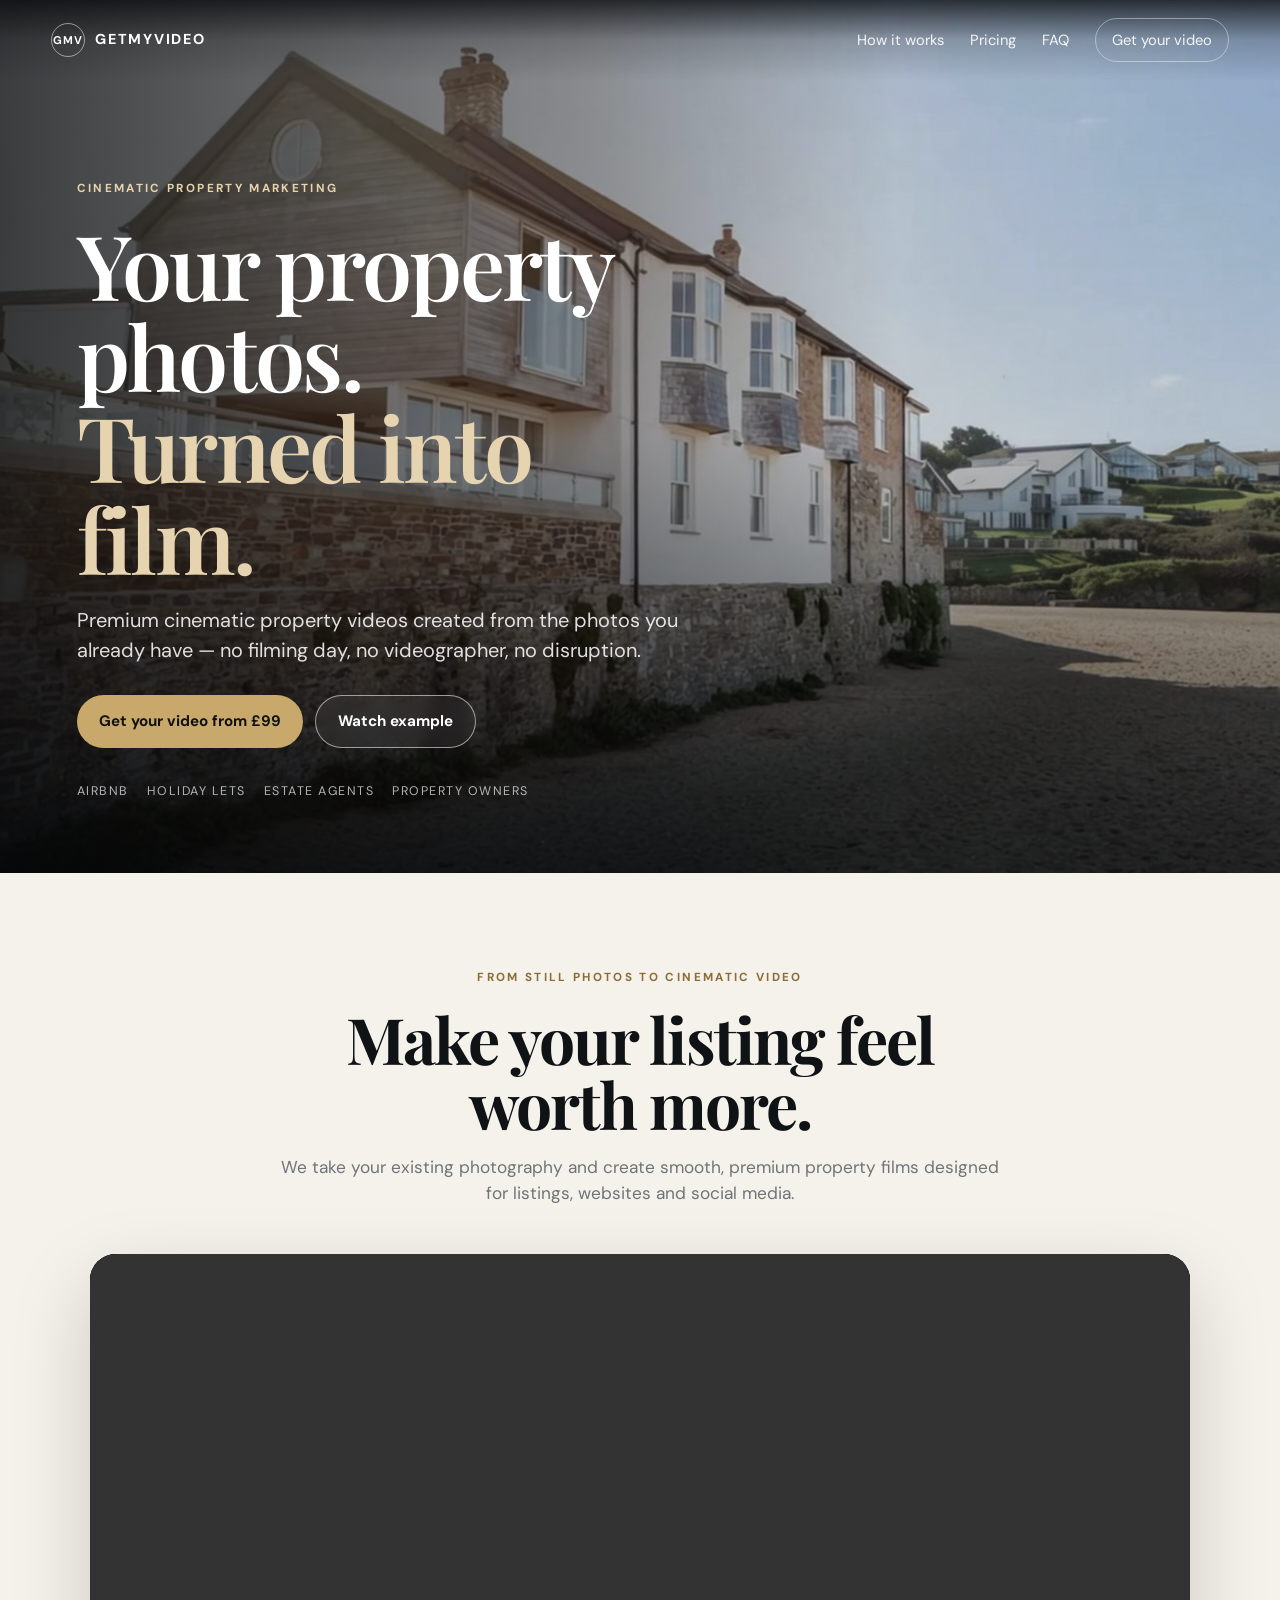
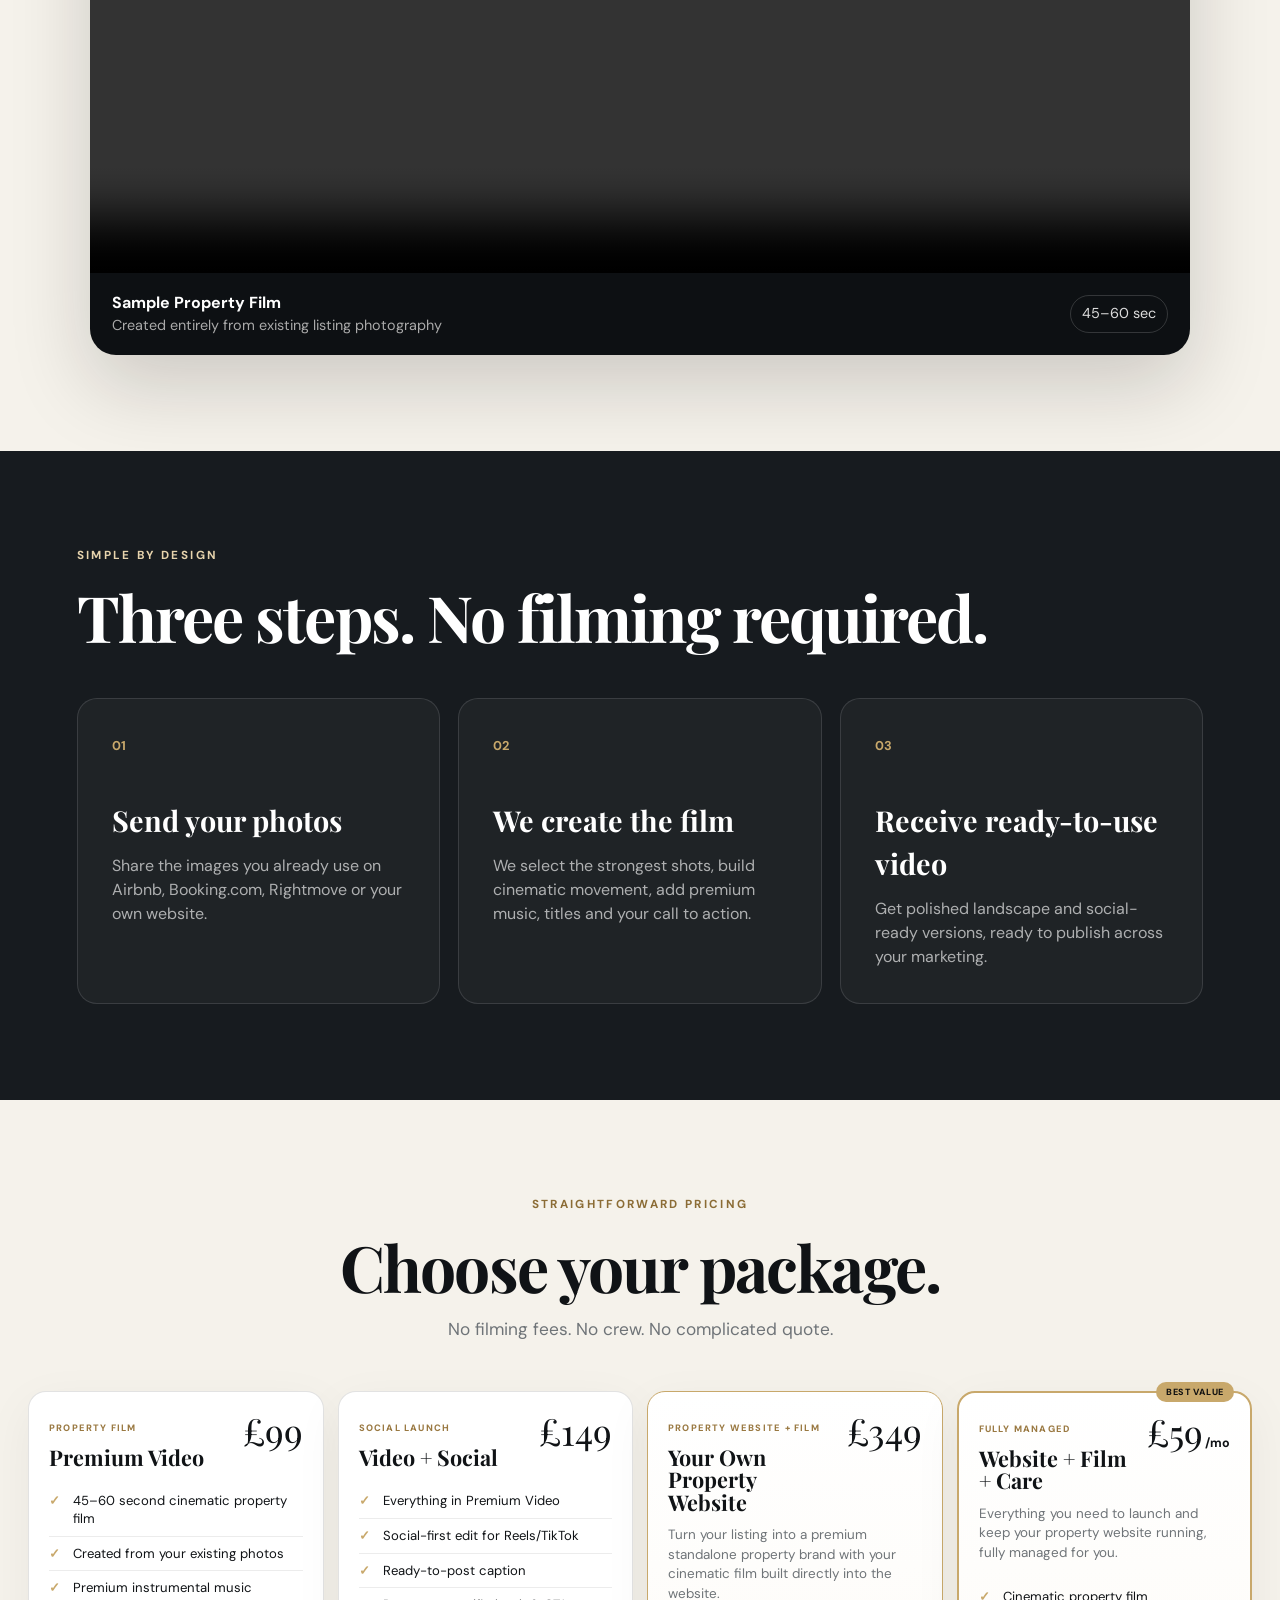
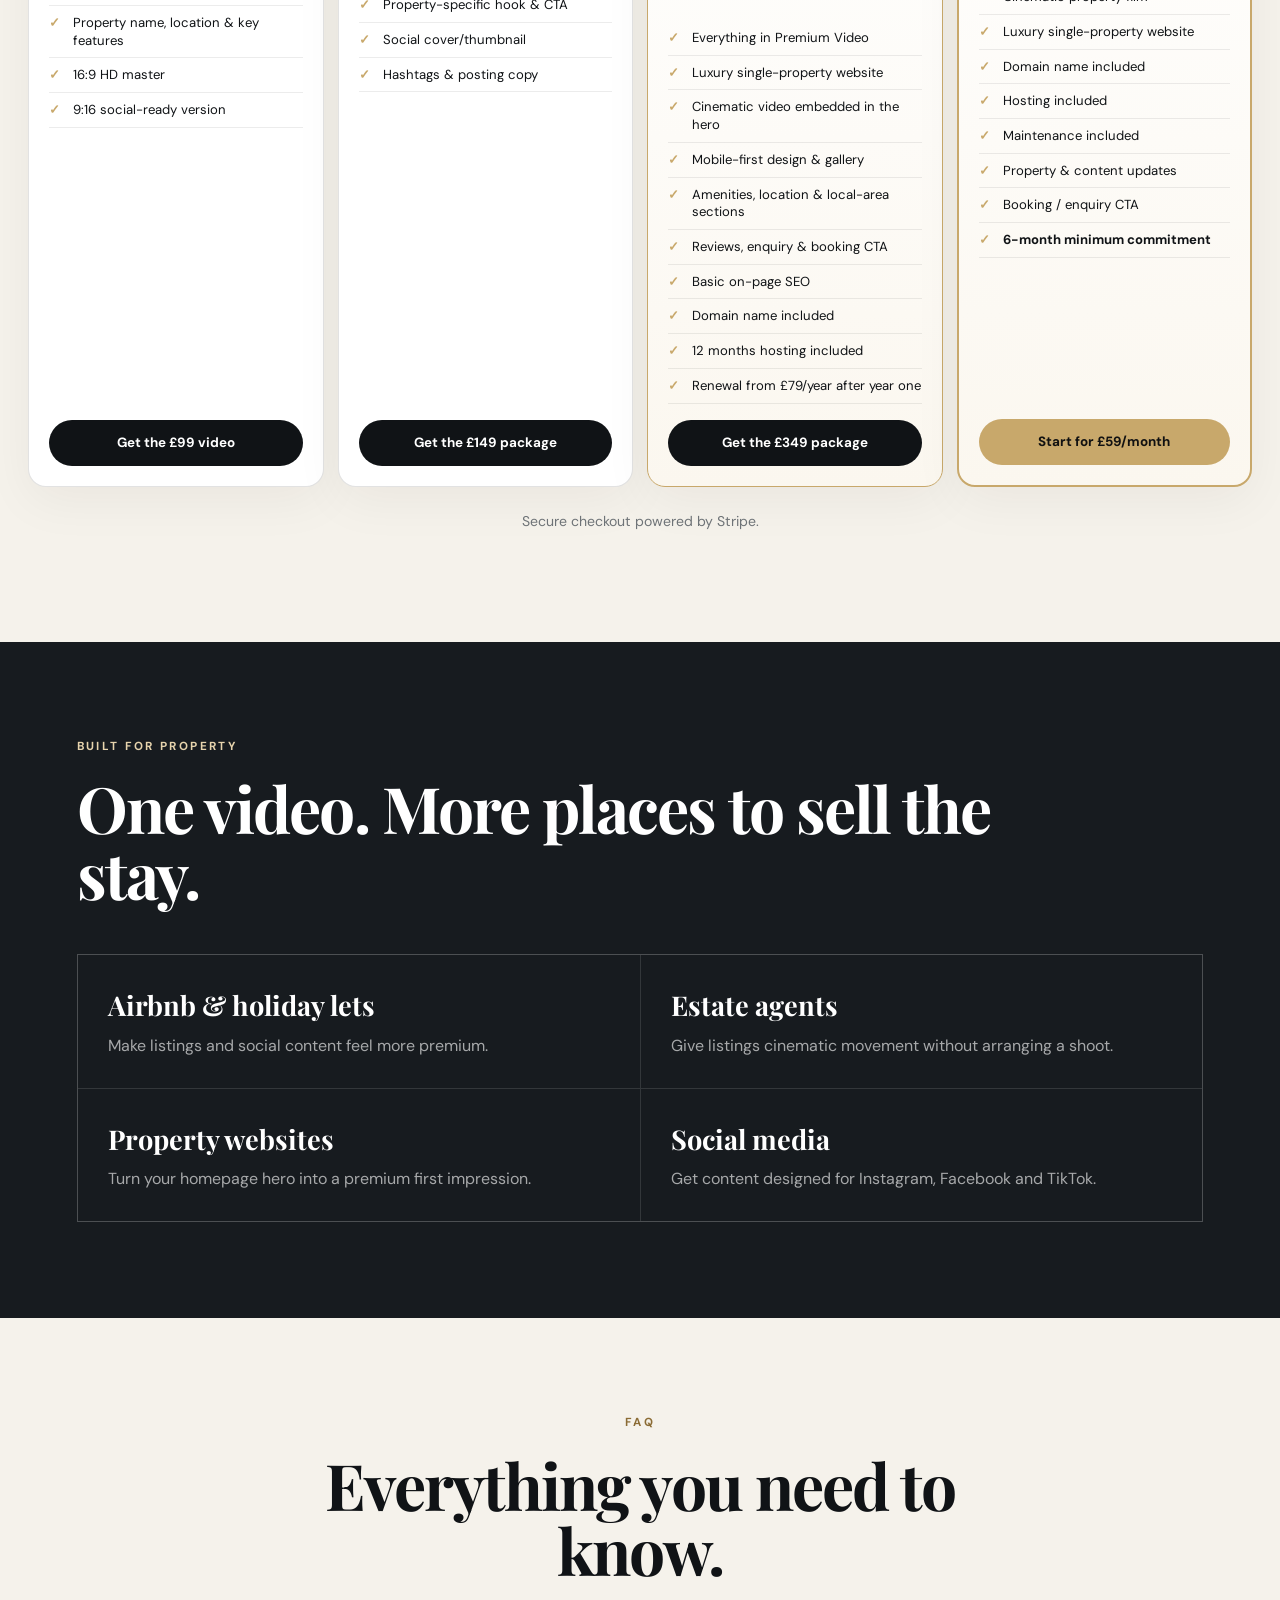
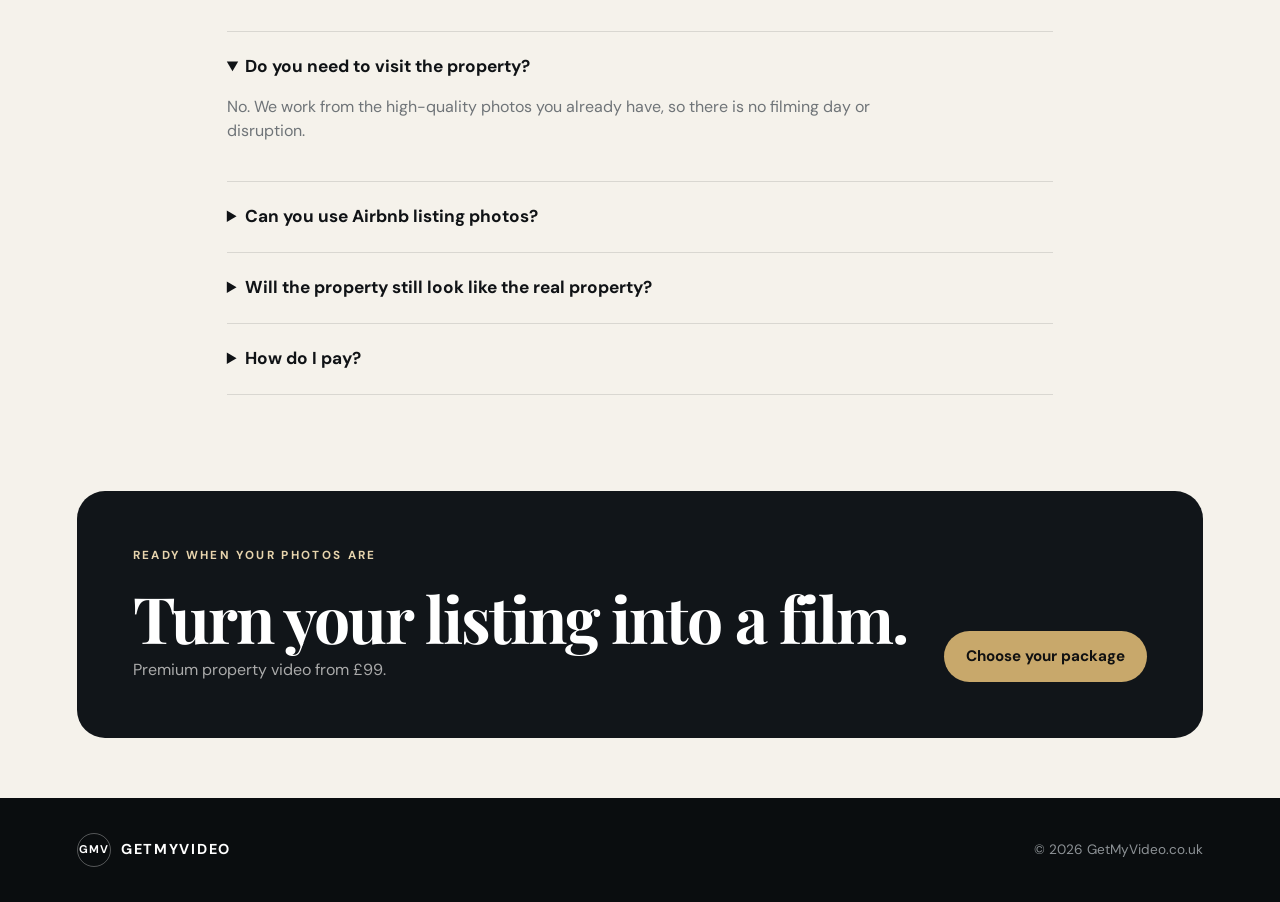
==== commit cf6dc0b7: "Add files via upload" ====
--- a/index.html
+++ b/index.html
@@ -10,70 +10,182 @@
   <link href="https://fonts.googleapis.com/css2?family=DM+Sans:wght@400;500;600;700&family=Playfair+Display:wght@600;700&display=swap" rel="stylesheet">
   <link rel="stylesheet" href="styles.css" />
 
+
   <style>
-    /* GetMyVideo four-package pricing layout */
+    /* GetMyVideo compact four-package pricing layout */
+    #pricing{padding-left:0!important;padding-right:0!important}
     #pricing .pricing-grid{
-      display:grid !important;
-      grid-template-columns:repeat(4,minmax(0,1fr)) !important;
-      gap:16px !important;
-      width:min(1500px,calc(100vw - 48px)) !important;
-      max-width:none !important;
-      margin-left:50% !important;
-      margin-right:0 !important;
-      transform:translateX(-50%) !important;
-      align-items:stretch !important;
+      display:grid!important;
+      grid-template-columns:repeat(4,minmax(0,1fr))!important;
+      gap:14px!important;
+      width:min(1380px,calc(100vw - 56px))!important;
+      max-width:none!important;
+      margin:0 auto!important;
+      transform:none!important;
+      align-items:stretch!important;
     }
     #pricing .price-card{
-      min-width:0 !important;
-      width:auto !important;
-      height:100% !important;
-      display:flex !important;
-      flex-direction:column !important;
-      transform:none !important;
-      margin:0 !important;
-      padding:26px 24px !important;
-    }
-    #pricing .price-card ul{flex:1 !important;}
-    #pricing .price-card > .button{margin-top:auto !important;width:100% !important;}
-    #pricing .price-top{gap:12px !important;align-items:flex-start !important;}
-    #pricing .price-top h3{font-size:clamp(1.55rem,1.75vw,2.15rem) !important;line-height:1.05 !important;}
-    #pricing .price{font-size:clamp(2.5rem,3.2vw,3.8rem) !important;white-space:nowrap !important;}
-    #pricing .managed-price span{font-family:'DM Sans',sans-serif;font-size:.95rem;font-weight:700;margin-left:3px;}
+      min-width:0!important;
+      width:auto!important;
+      height:auto!important;
+      min-height:0!important;
+      display:flex!important;
+      flex-direction:column!important;
+      padding:22px 20px 20px!important;
+      border-radius:18px!important;
+      transform:none!important;
+      margin:0!important;
+    }
+    #pricing .price-top{
+      display:grid!important;
+      grid-template-columns:minmax(0,1fr) auto!important;
+      gap:10px!important;
+      align-items:start!important;
+      margin-bottom:10px!important;
+    }
+    #pricing .plan-label{
+      font-size:.58rem!important;
+      letter-spacing:.13em!important;
+      line-height:1.3!important;
+    }
+    #pricing .price-top h3{
+      font-size:clamp(1.35rem,1.55vw,1.85rem)!important;
+      line-height:1.04!important;
+      margin:8px 0 0!important;
+    }
+    #pricing .price{
+      font-size:clamp(2.3rem,2.75vw,3.2rem)!important;
+      line-height:.92!important;
+      white-space:nowrap!important;
+    }
+    #pricing .managed-price span{
+      font-family:'DM Sans',sans-serif!important;
+      font-size:.78rem!important;
+      font-weight:700!important;
+      margin-left:2px!important;
+    }
+    #pricing .plan-intro{
+      font-size:.84rem!important;
+      line-height:1.45!important;
+      margin:2px 0 12px!important;
+    }
+    #pricing .price-card ul{
+      flex:1!important;
+      min-height:0!important;
+      margin:6px 0 16px!important;
+      padding-left:0!important;
+      list-style:none!important;
+    }
+    #pricing .price-card li{
+      position:relative!important;
+      margin:0!important;
+      padding:8px 0 8px 24px!important;
+      border-bottom:1px solid rgba(16,19,22,.08)!important;
+      font-size:.82rem!important;
+      line-height:1.35!important;
+    }
+    #pricing .price-card li::before{
+      content:"✓"!important;
+      position:absolute!important;
+      left:0!important;
+      top:8px!important;
+      color:#c8a86b!important;
+      font-weight:800!important;
+    }
+    #pricing .price-card>.button{
+      margin-top:auto!important;
+      width:100%!important;
+      min-height:46px!important;
+      padding:11px 14px!important;
+      font-size:.84rem!important;
+    }
+    #pricing .website-card,
+    #pricing .managed-card{border-color:#c8a86b!important}
     #pricing .managed-card{
-      position:relative !important;
-      border:2px solid #c8a86b !important;
-      background:linear-gradient(180deg,#fff,#fbf7ef) !important;
+      position:relative!important;
+      border:2px solid #c8a86b!important;
+      background:linear-gradient(180deg,#fff,#fbf7ef)!important;
     }
     #pricing .managed-card .popular{
-      position:absolute !important;
-      top:-14px !important;
-      right:18px !important;
-      left:auto !important;
-      width:auto !important;
-      transform:none !important;
-      background:#c8a86b !important;
-      color:#111 !important;
-      border-radius:999px !important;
-      padding:7px 12px !important;
-      font-size:.68rem !important;
-      font-weight:800 !important;
-      letter-spacing:.08em !important;
-    }
-    @media (max-width:1180px){
+      position:absolute!important;
+      top:-11px!important;
+      right:16px!important;
+      left:auto!important;
+      width:auto!important;
+      transform:none!important;
+      background:#c8a86b!important;
+      color:#111!important;
+      border-radius:999px!important;
+      padding:5px 10px!important;
+      font-size:.56rem!important;
+      font-weight:800!important;
+      letter-spacing:.08em!important;
+      line-height:1.2!important;
+    }
+
+    /* Tablet: 2 x 2, still compact */
+    @media (max-width:1100px){
       #pricing .pricing-grid{
-        grid-template-columns:repeat(2,minmax(0,1fr)) !important;
-        width:min(920px,calc(100vw - 40px)) !important;
-      }
-    }
+        grid-template-columns:repeat(2,minmax(0,1fr))!important;
+        width:min(860px,calc(100vw - 36px))!important;
+        gap:16px!important;
+      }
+      #pricing .price-card{padding:20px 18px!important}
+    }
+
+    /* Mobile: single column, but compact cards, not giant panels */
     @media (max-width:680px){
+      #pricing .section-heading{padding:0 18px!important}
       #pricing .pricing-grid{
-        grid-template-columns:1fr !important;
-        width:calc(100vw - 28px) !important;
-        gap:18px !important;
-      }
-      #pricing .price-card{padding:24px 22px !important;}
+        grid-template-columns:1fr!important;
+        width:calc(100vw - 28px)!important;
+        gap:14px!important;
+      }
+      #pricing .price-card{
+        padding:18px 16px 16px!important;
+        border-radius:16px!important;
+      }
+      #pricing .price-top{
+        grid-template-columns:minmax(0,1fr) auto!important;
+        margin-bottom:8px!important;
+      }
+      #pricing .price-top h3{
+        font-size:1.5rem!important;
+        margin-top:5px!important;
+      }
+      #pricing .price{
+        font-size:2.45rem!important;
+      }
+      #pricing .plan-intro{
+        font-size:.8rem!important;
+        margin-bottom:8px!important;
+      }
+      #pricing .price-card ul{
+        display:grid!important;
+        grid-template-columns:1fr 1fr!important;
+        column-gap:14px!important;
+        margin:4px 0 14px!important;
+      }
+      #pricing .price-card li{
+        font-size:.76rem!important;
+        padding:7px 0 7px 20px!important;
+      }
+      #pricing .price-card li::before{
+        top:7px!important;
+      }
+      #pricing .price-card>.button{
+        min-height:44px!important;
+        font-size:.82rem!important;
+      }
+    }
+
+    /* Very narrow phones: keep features readable */
+    @media (max-width:430px){
+      #pricing .price-card ul{grid-template-columns:1fr!important}
+      #pricing .price-card li{font-size:.78rem!important}
     }
   </style>
+
 
 </head>
 <body>
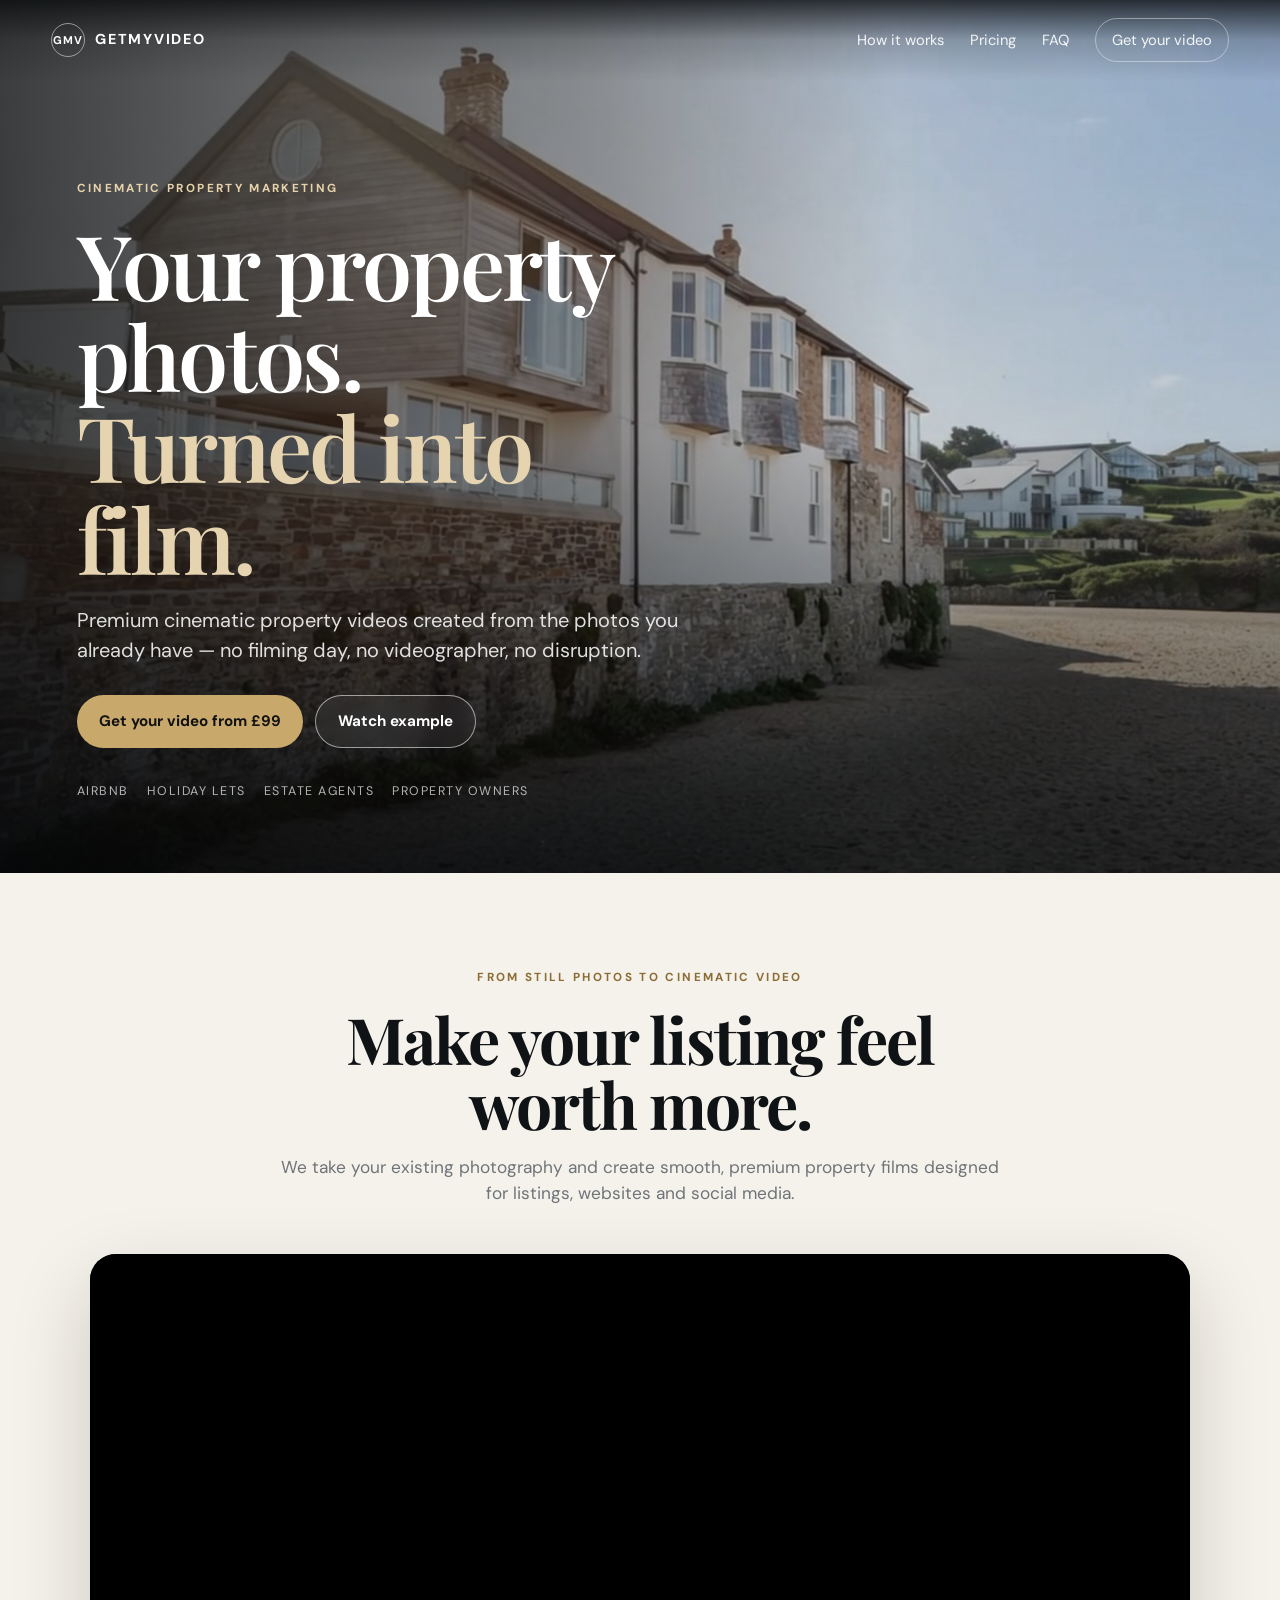
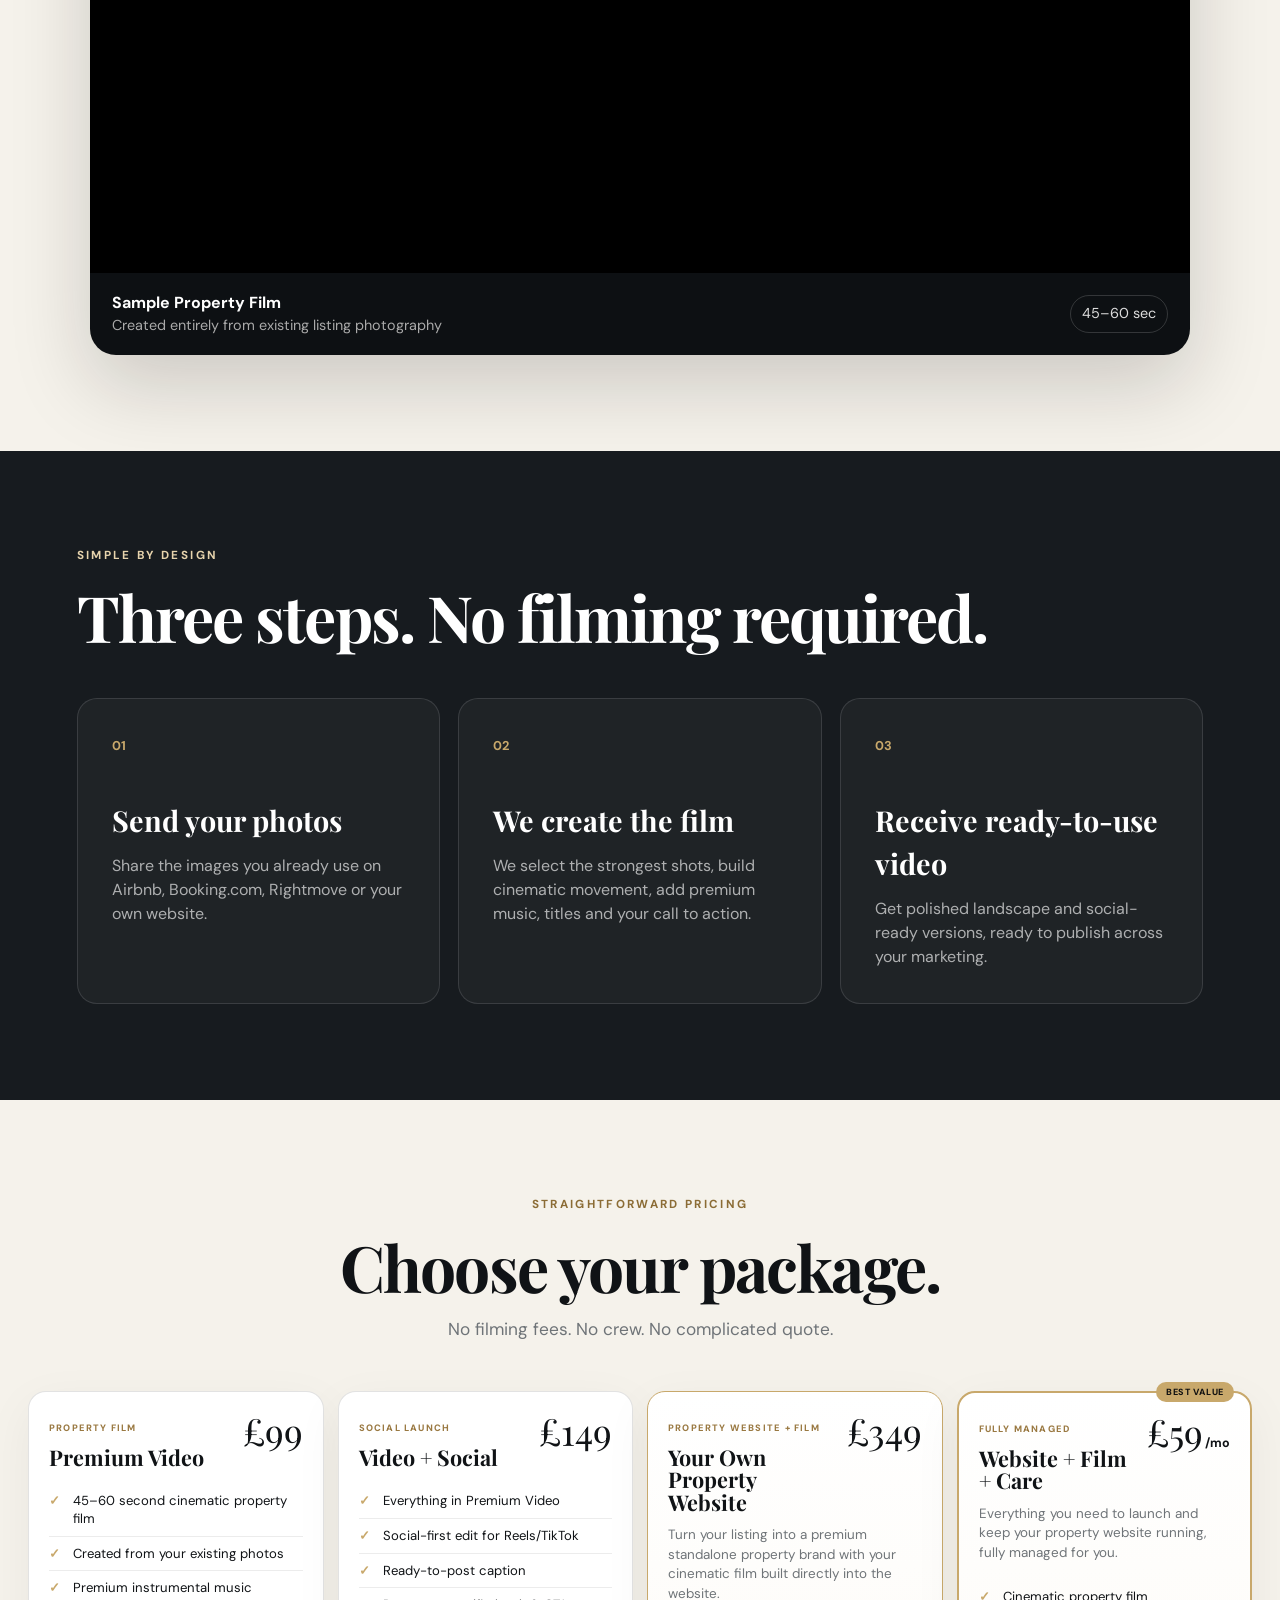
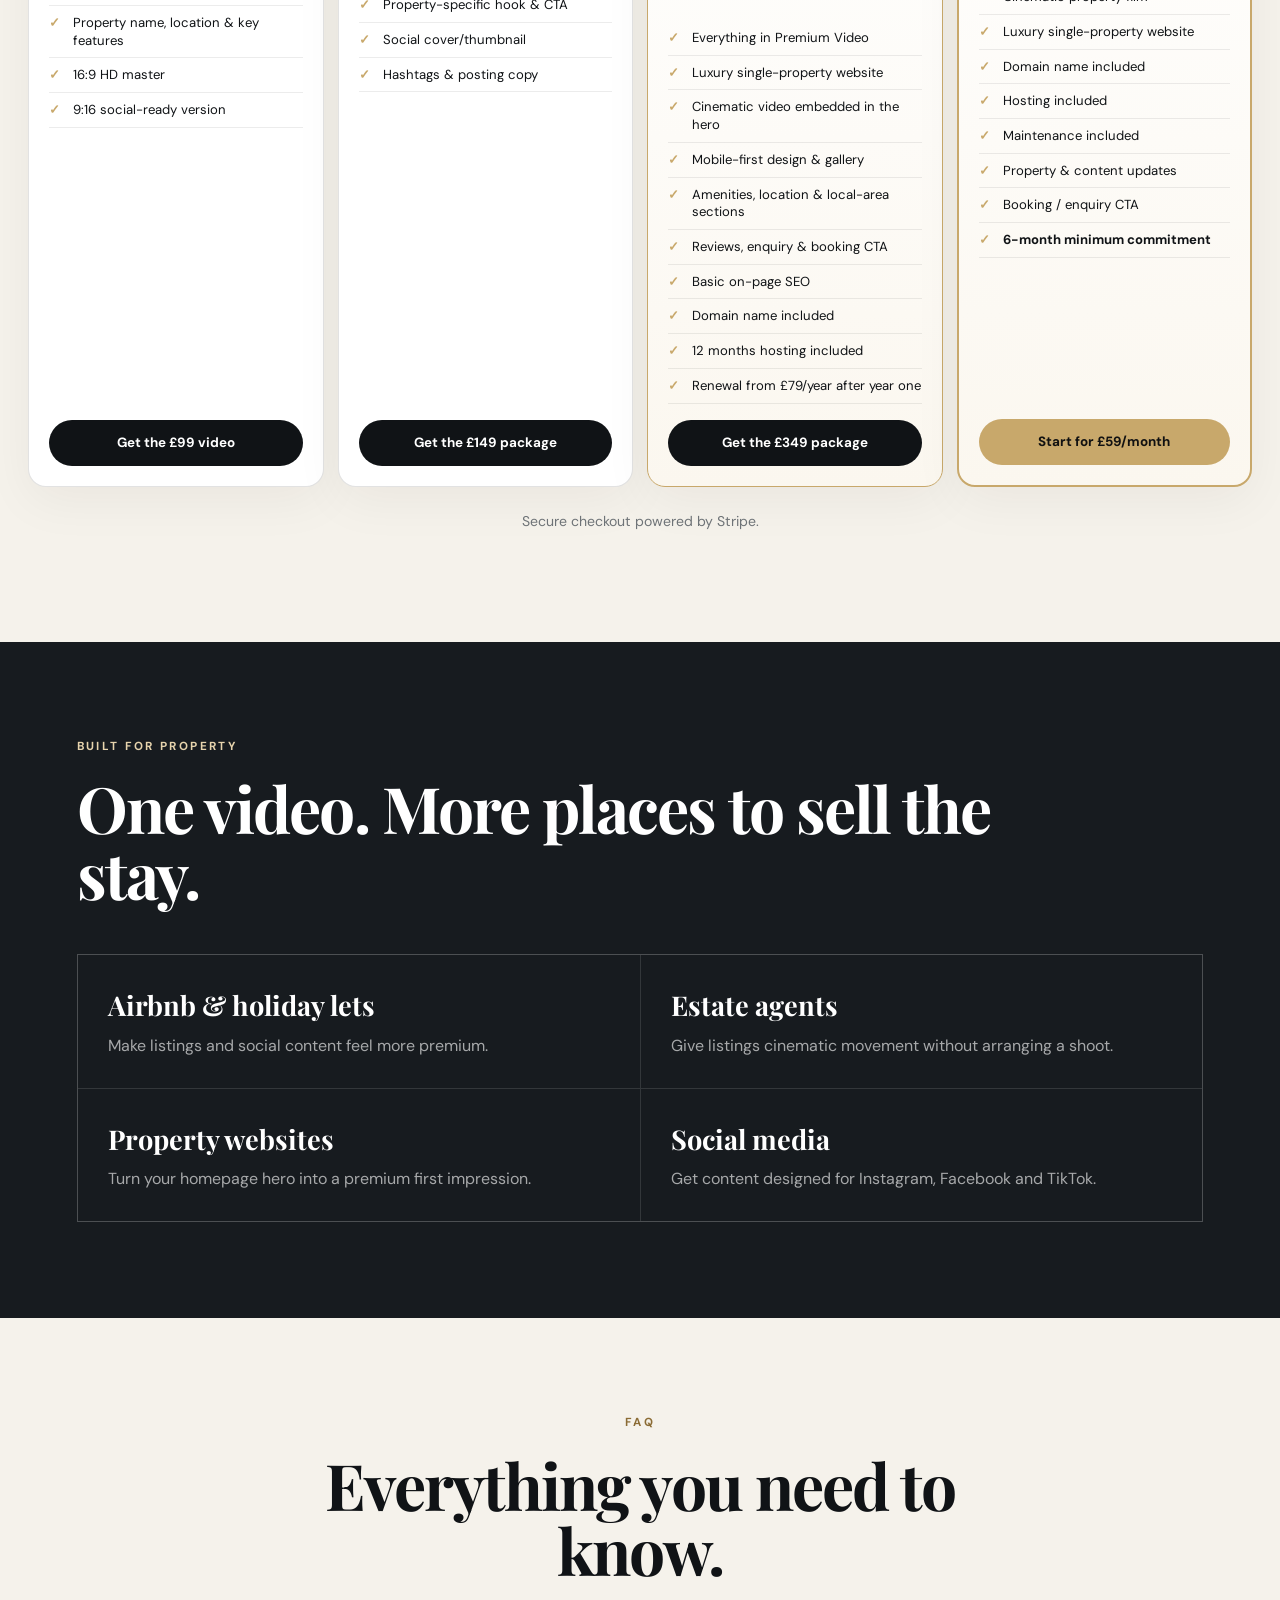
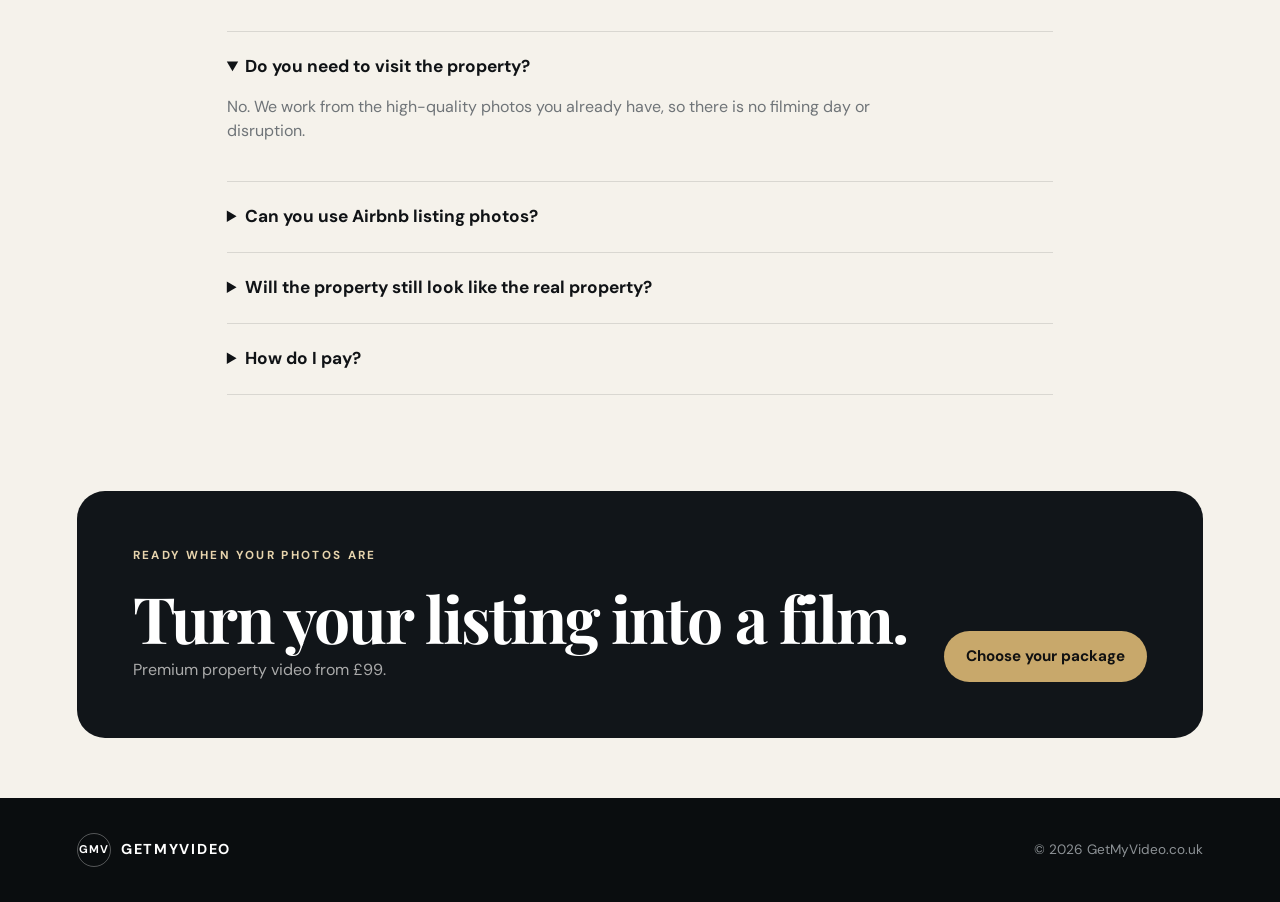
==== commit 4b3d0384: "Add files via upload" ====
--- a/index.html
+++ b/index.html
@@ -229,7 +229,7 @@
         <p>We take your existing photography and create smooth, premium property films designed for listings, websites and social media.</p>
       </div>
       <div class="video-card">
-        <video controls playsinline preload="metadata">
+        <video controls playsinline preload="metadata" poster="assets/sample-property-poster.jpg">
           <source src="assets/sample-property-film.mp4" type="video/mp4" />
         </video>
         <div class="video-meta">
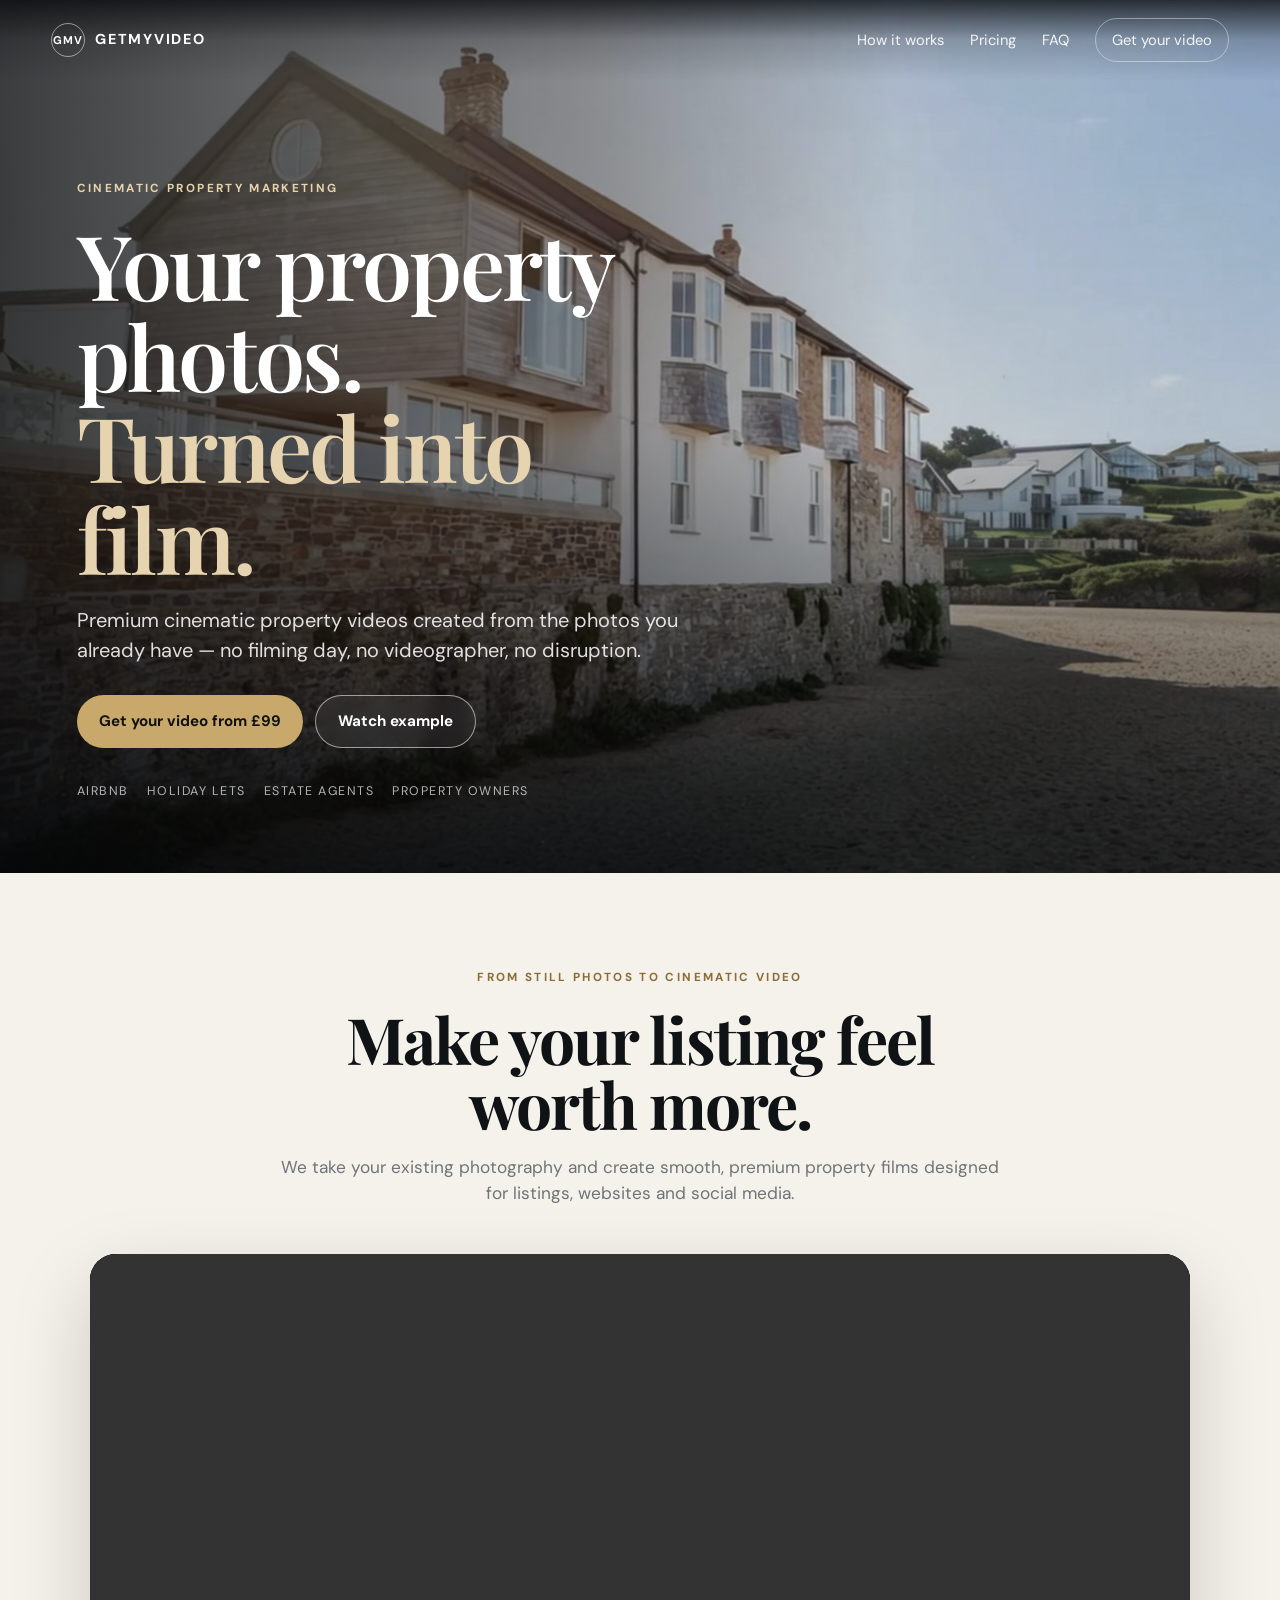
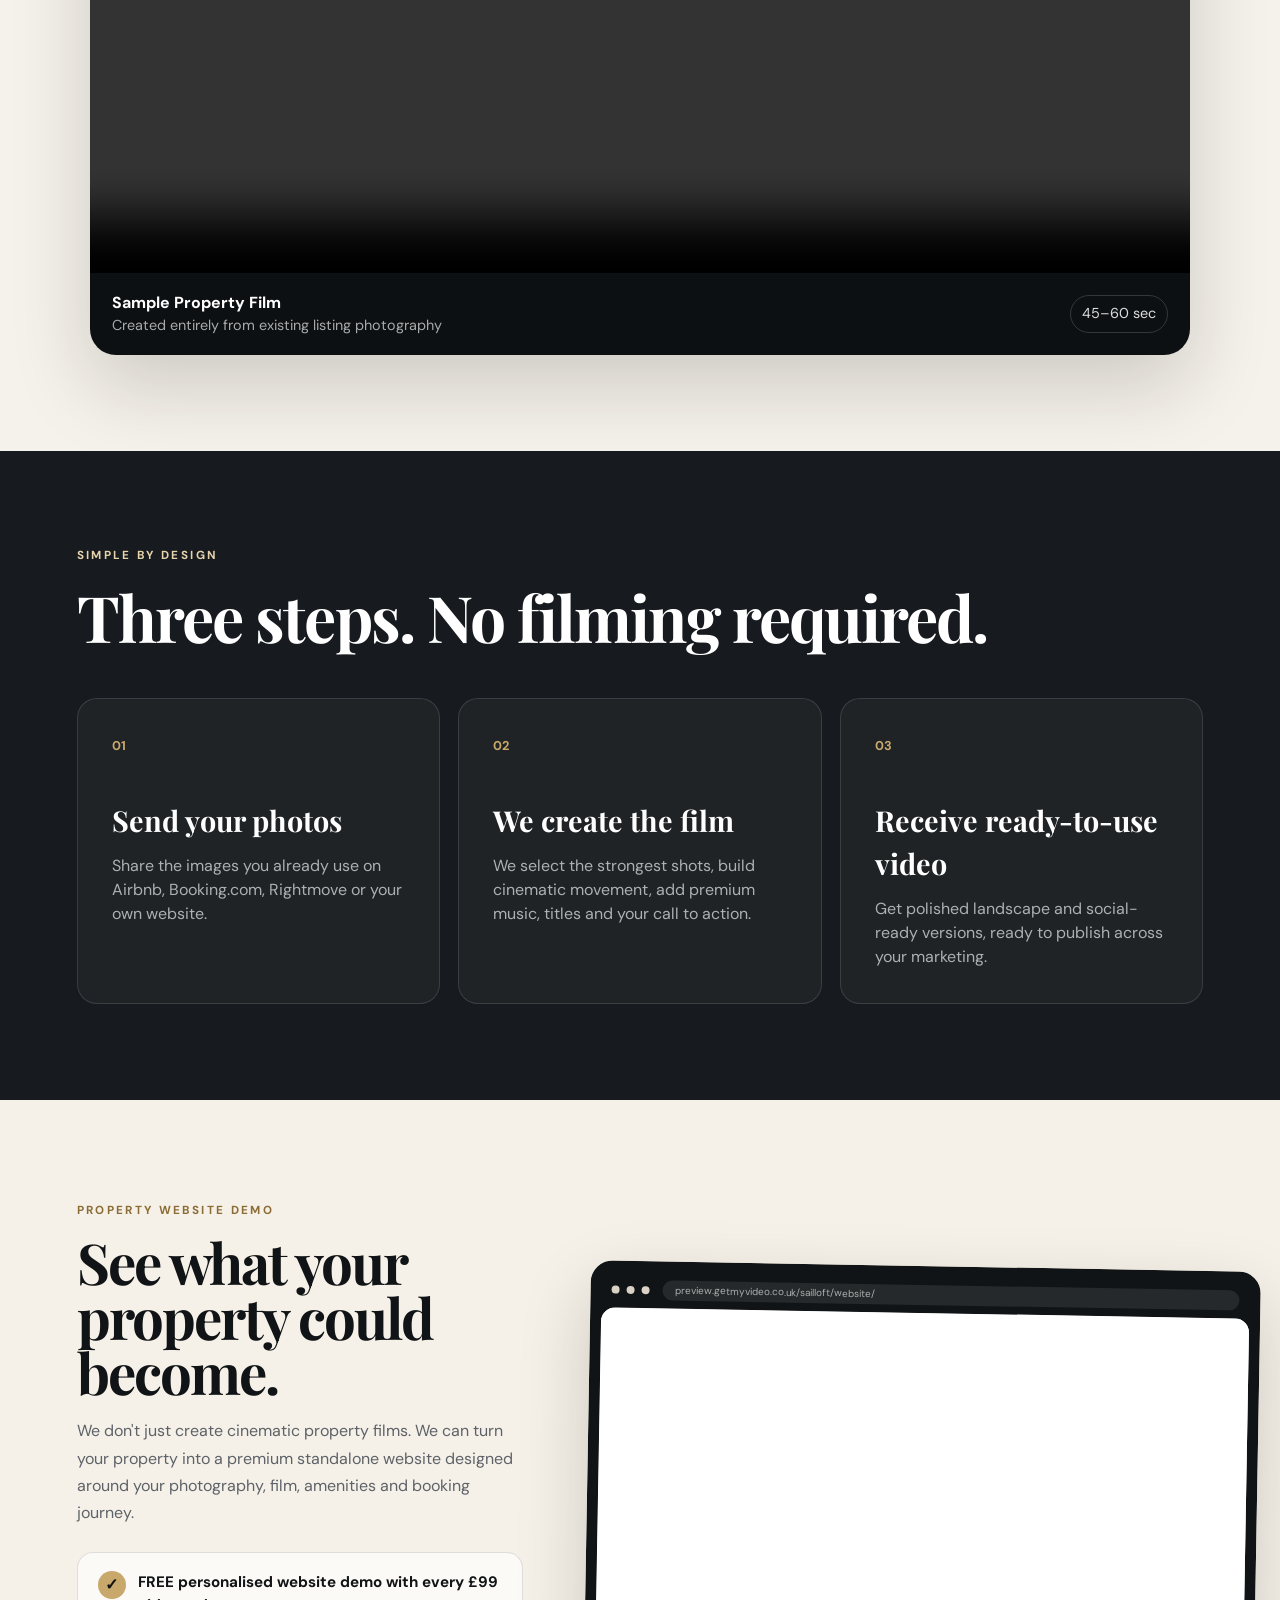
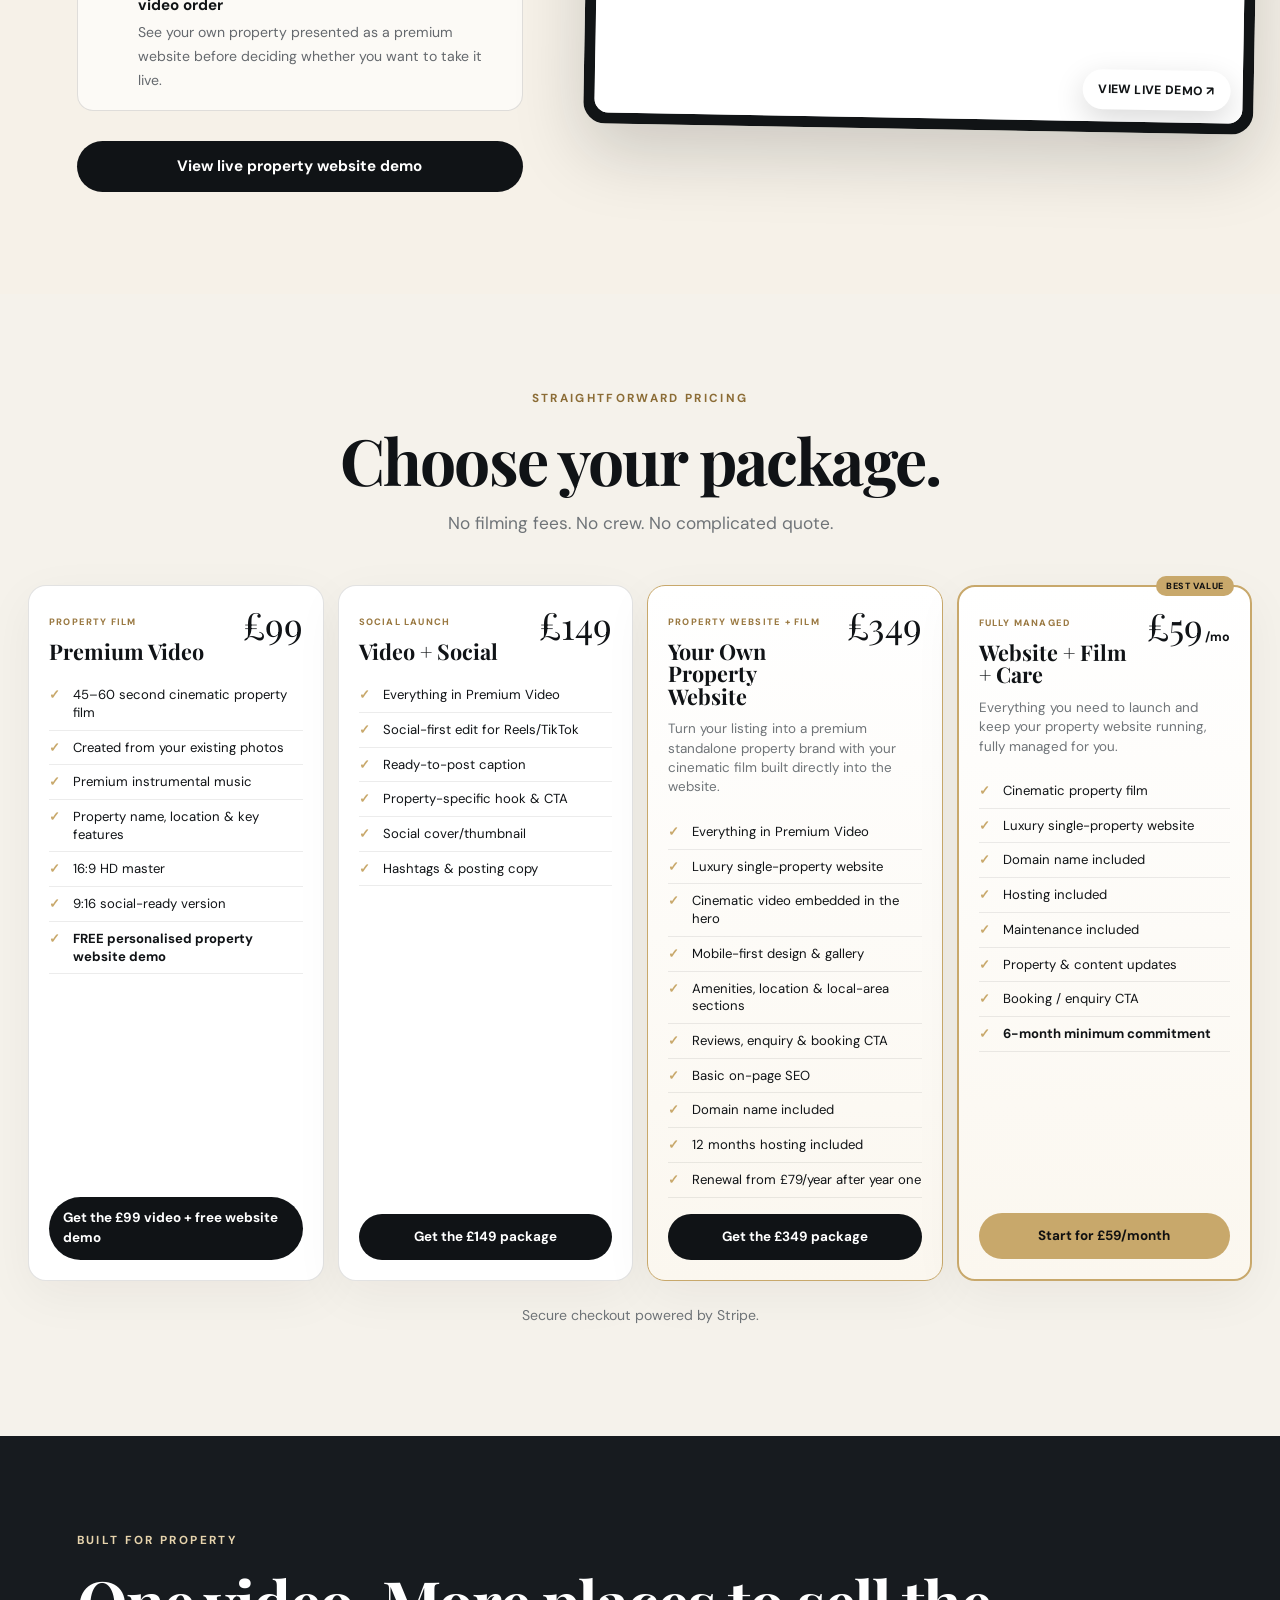
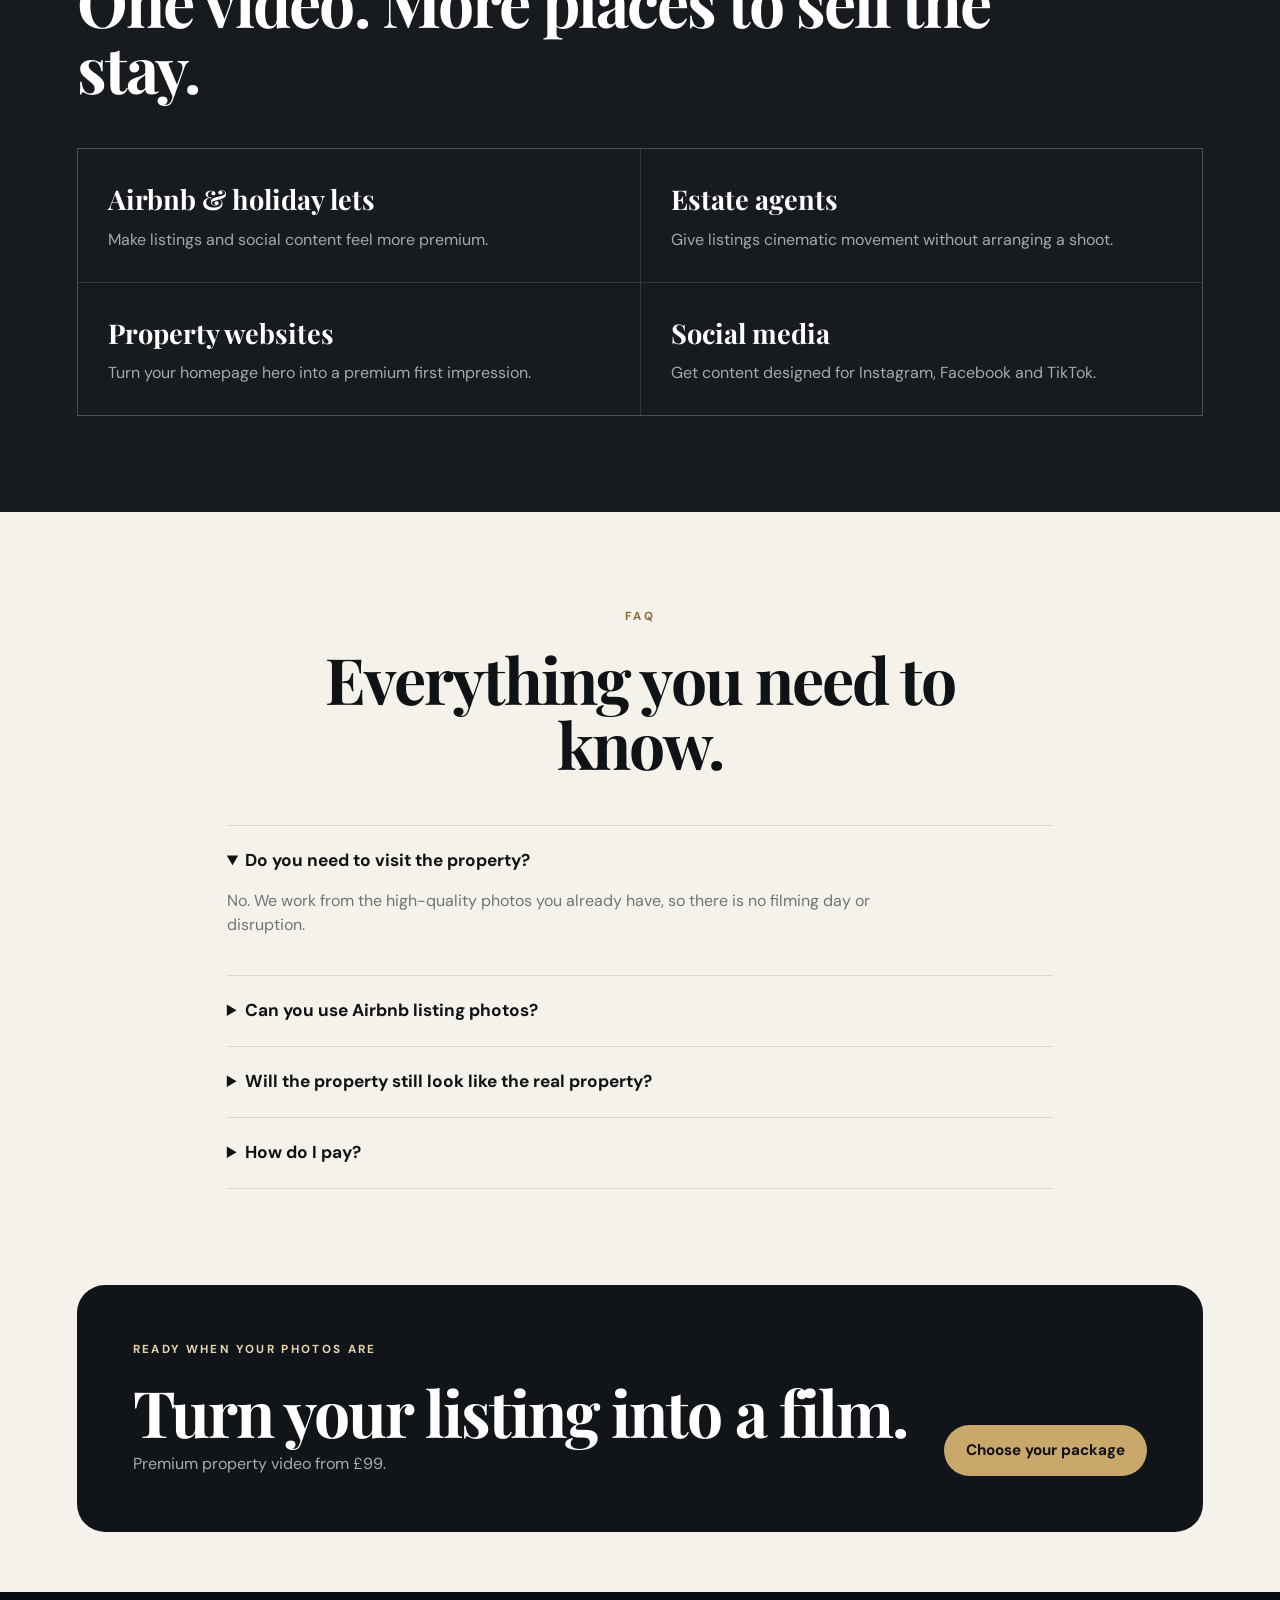
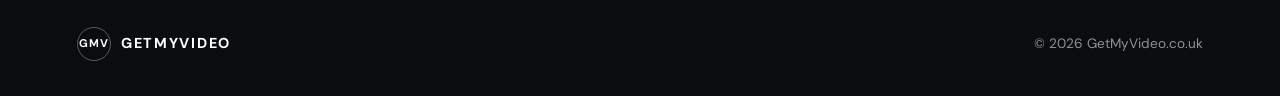
==== commit dcaf7912: "Add files via upload" ====
--- a/index.html
+++ b/index.html
@@ -184,6 +184,158 @@
       #pricing .price-card ul{grid-template-columns:1fr!important}
       #pricing .price-card li{font-size:.78rem!important}
     }
+
+    /* Live property website showcase */
+    .website-demo-section{
+      padding-top:clamp(70px,8vw,120px);
+      padding-bottom:clamp(70px,8vw,120px);
+      background:#f6f1e8;
+      overflow:hidden;
+    }
+    .website-demo-wrap{
+      width:min(1180px,calc(100vw - 40px));
+      margin:0 auto;
+      display:grid;
+      grid-template-columns:minmax(0,.9fr) minmax(0,1.35fr);
+      gap:clamp(34px,5vw,72px);
+      align-items:center;
+    }
+    .website-demo-copy .eyebrow{margin-bottom:14px}
+    .website-demo-copy h2{
+      margin:0 0 18px;
+      font-family:'Playfair Display',serif;
+      font-size:clamp(2.3rem,4.4vw,4.8rem);
+      line-height:.98;
+      letter-spacing:-.035em;
+      color:#111416;
+    }
+    .website-demo-copy p{
+      margin:0 0 24px;
+      max-width:560px;
+      font-size:clamp(1rem,1.2vw,1.13rem);
+      line-height:1.7;
+      color:#5d6268;
+    }
+    .website-demo-free{
+      display:flex;
+      gap:12px;
+      align-items:flex-start;
+      margin:26px 0 30px;
+      padding:18px 20px;
+      border:1px solid rgba(17,20,22,.12);
+      border-radius:16px;
+      background:rgba(255,255,255,.62);
+    }
+    .website-demo-free strong{
+      display:block;
+      margin-bottom:3px;
+      color:#111416;
+      font-size:.95rem;
+    }
+    .website-demo-free span{
+      color:#64686d;
+      font-size:.88rem;
+      line-height:1.5;
+    }
+    .website-demo-check{
+      width:28px;height:28px;min-width:28px;
+      display:grid;place-items:center;
+      border-radius:999px;
+      background:#c8a86b;
+      color:#111;
+      font-weight:900;
+    }
+    .website-browser{
+      position:relative;
+      border:1px solid rgba(17,20,22,.12);
+      border-radius:22px;
+      background:#111416;
+      padding:10px;
+      box-shadow:0 28px 70px rgba(17,20,22,.18);
+      transform:rotate(1deg);
+    }
+    .website-browser-bar{
+      height:36px;
+      display:flex;
+      align-items:center;
+      gap:7px;
+      padding:0 10px;
+    }
+    .website-browser-bar i{
+      width:8px;height:8px;border-radius:50%;
+      display:block;background:#d9d2c5;
+    }
+    .website-browser-url{
+      margin-left:6px;
+      height:20px;
+      flex:1;
+      border-radius:999px;
+      background:rgba(255,255,255,.09);
+      color:rgba(255,255,255,.62);
+      font-size:.62rem;
+      display:flex;
+      align-items:center;
+      padding:0 12px;
+      overflow:hidden;
+      white-space:nowrap;
+    }
+    .website-browser-screen{
+      position:relative;
+      aspect-ratio:16/10;
+      overflow:hidden;
+      border-radius:14px;
+      background:#eee;
+    }
+    .website-browser-screen iframe{
+      position:absolute;
+      inset:0;
+      width:1440px;
+      height:900px;
+      border:0;
+      transform:scale(.54);
+      transform-origin:top left;
+      pointer-events:none;
+      background:#fff;
+    }
+    .website-demo-hit{
+      position:absolute;
+      inset:0;
+      z-index:4;
+      border-radius:22px;
+    }
+    .website-demo-badge{
+      position:absolute;
+      right:22px;
+      bottom:22px;
+      z-index:5;
+      background:#fff;
+      color:#111416;
+      border-radius:999px;
+      padding:11px 16px;
+      font-size:.76rem;
+      font-weight:800;
+      letter-spacing:.03em;
+      box-shadow:0 10px 30px rgba(0,0,0,.15);
+      pointer-events:none;
+    }
+    @media (max-width:900px){
+      .website-demo-wrap{grid-template-columns:1fr}
+      .website-demo-copy{text-align:center}
+      .website-demo-copy p{margin-left:auto;margin-right:auto}
+      .website-demo-free{max-width:620px;margin-left:auto;margin-right:auto;text-align:left}
+      .website-browser{transform:none}
+    }
+    @media (max-width:600px){
+      .website-demo-wrap{width:calc(100vw - 28px)}
+      .website-browser{padding:7px;border-radius:17px}
+      .website-browser-screen{border-radius:11px;aspect-ratio:4/3}
+      .website-browser-screen iframe{
+        width:1180px;height:885px;
+        transform:scale(.39);
+      }
+      .website-demo-badge{right:14px;bottom:14px;padding:9px 12px;font-size:.68rem}
+    }
+
   </style>
 
 
@@ -229,7 +381,7 @@
         <p>We take your existing photography and create smooth, premium property films designed for listings, websites and social media.</p>
       </div>
       <div class="video-card">
-        <video controls playsinline preload="metadata" poster="assets/sample-property-poster.jpg">
+        <video controls playsinline preload="metadata">
           <source src="assets/sample-property-film.mp4" type="video/mp4" />
         </video>
         <div class="video-meta">
@@ -266,6 +418,46 @@
       </div>
     </section>
 
+
+    <section class="section website-demo-section" id="website-demo">
+      <div class="website-demo-wrap">
+        <div class="website-demo-copy">
+          <div class="eyebrow dark">PROPERTY WEBSITE DEMO</div>
+          <h2>See what your property could become.</h2>
+          <p>We don't just create cinematic property films. We can turn your property into a premium standalone website designed around your photography, film, amenities and booking journey.</p>
+
+          <div class="website-demo-free">
+            <div class="website-demo-check">✓</div>
+            <div>
+              <strong>FREE personalised website demo with every £99 video order</strong>
+              <span>See your own property presented as a premium website before deciding whether you want to take it live.</span>
+            </div>
+          </div>
+
+          <a class="button button-dark" href="https://preview.getmyvideo.co.uk/sailloft/website/" target="_blank" rel="noopener">
+            View live property website demo
+          </a>
+        </div>
+
+        <div class="website-browser" aria-label="Preview of a GetMyVideo property website">
+          <div class="website-browser-bar">
+            <i></i><i></i><i></i>
+            <div class="website-browser-url">preview.getmyvideo.co.uk/sailloft/website/</div>
+          </div>
+          <div class="website-browser-screen">
+            <iframe
+              src="https://preview.getmyvideo.co.uk/sailloft/website/"
+              title="Sail Loft property website demo"
+              loading="lazy"
+              tabindex="-1"
+              aria-hidden="true"></iframe>
+          </div>
+          <a class="website-demo-hit" href="https://preview.getmyvideo.co.uk/sailloft/website/" target="_blank" rel="noopener" aria-label="Open the live GetMyVideo property website demo"></a>
+          <div class="website-demo-badge">VIEW LIVE DEMO ↗</div>
+        </div>
+      </div>
+    </section>
+
     <section class="section" id="pricing">
       <div class="section-heading narrow">
         <div class="eyebrow dark">STRAIGHTFORWARD PRICING</div>
@@ -289,8 +481,9 @@
             <li>Property name, location &amp; key features</li>
             <li>16:9 HD master</li>
             <li>9:16 social-ready version</li>
+            <li><strong>FREE personalised property website demo</strong></li>
           </ul>
-          <a class="button button-dark" href="https://buy.stripe.com/bJebJ2bcY2V539HcjIf3a07">Get the £99 video</a>
+          <a class="button button-dark" href="https://buy.stripe.com/bJebJ2bcY2V539HcjIf3a07">Get the £99 video + free website demo</a>
         </article>
 
         <article class="price-card">
